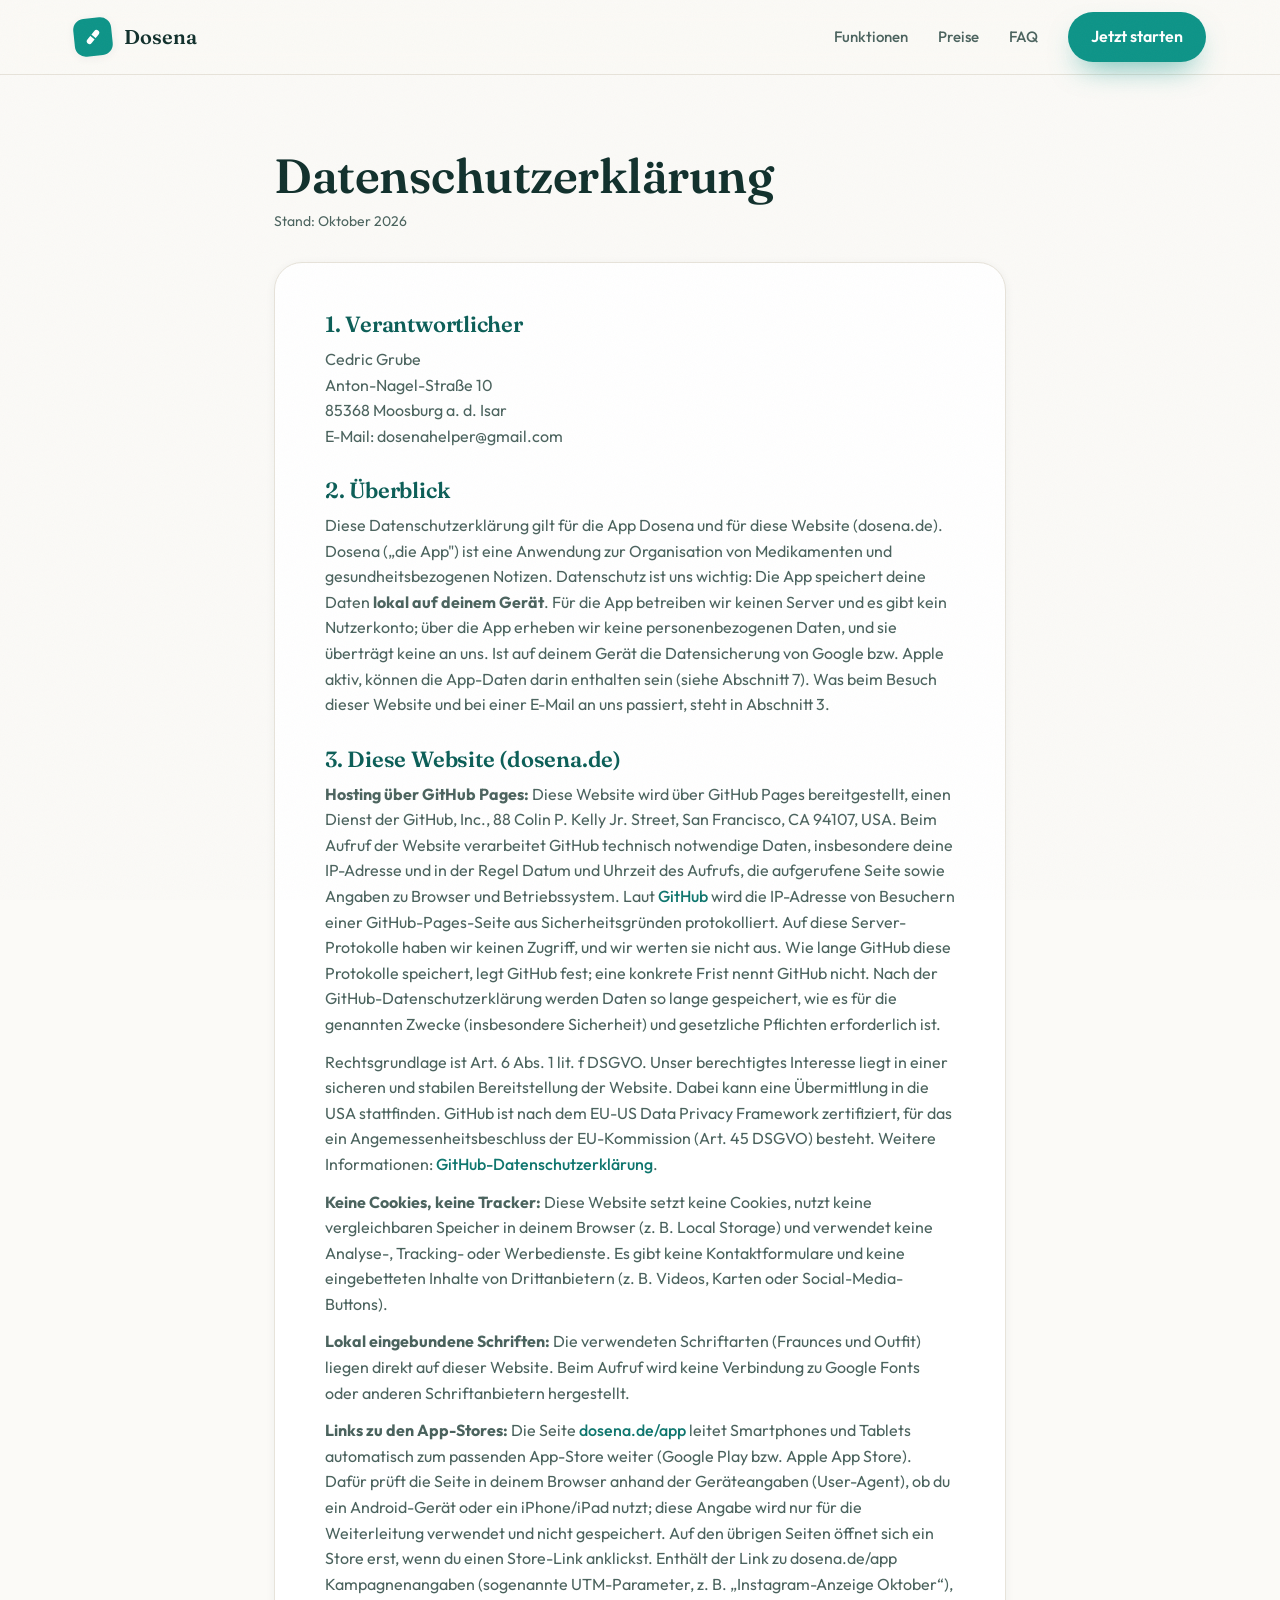
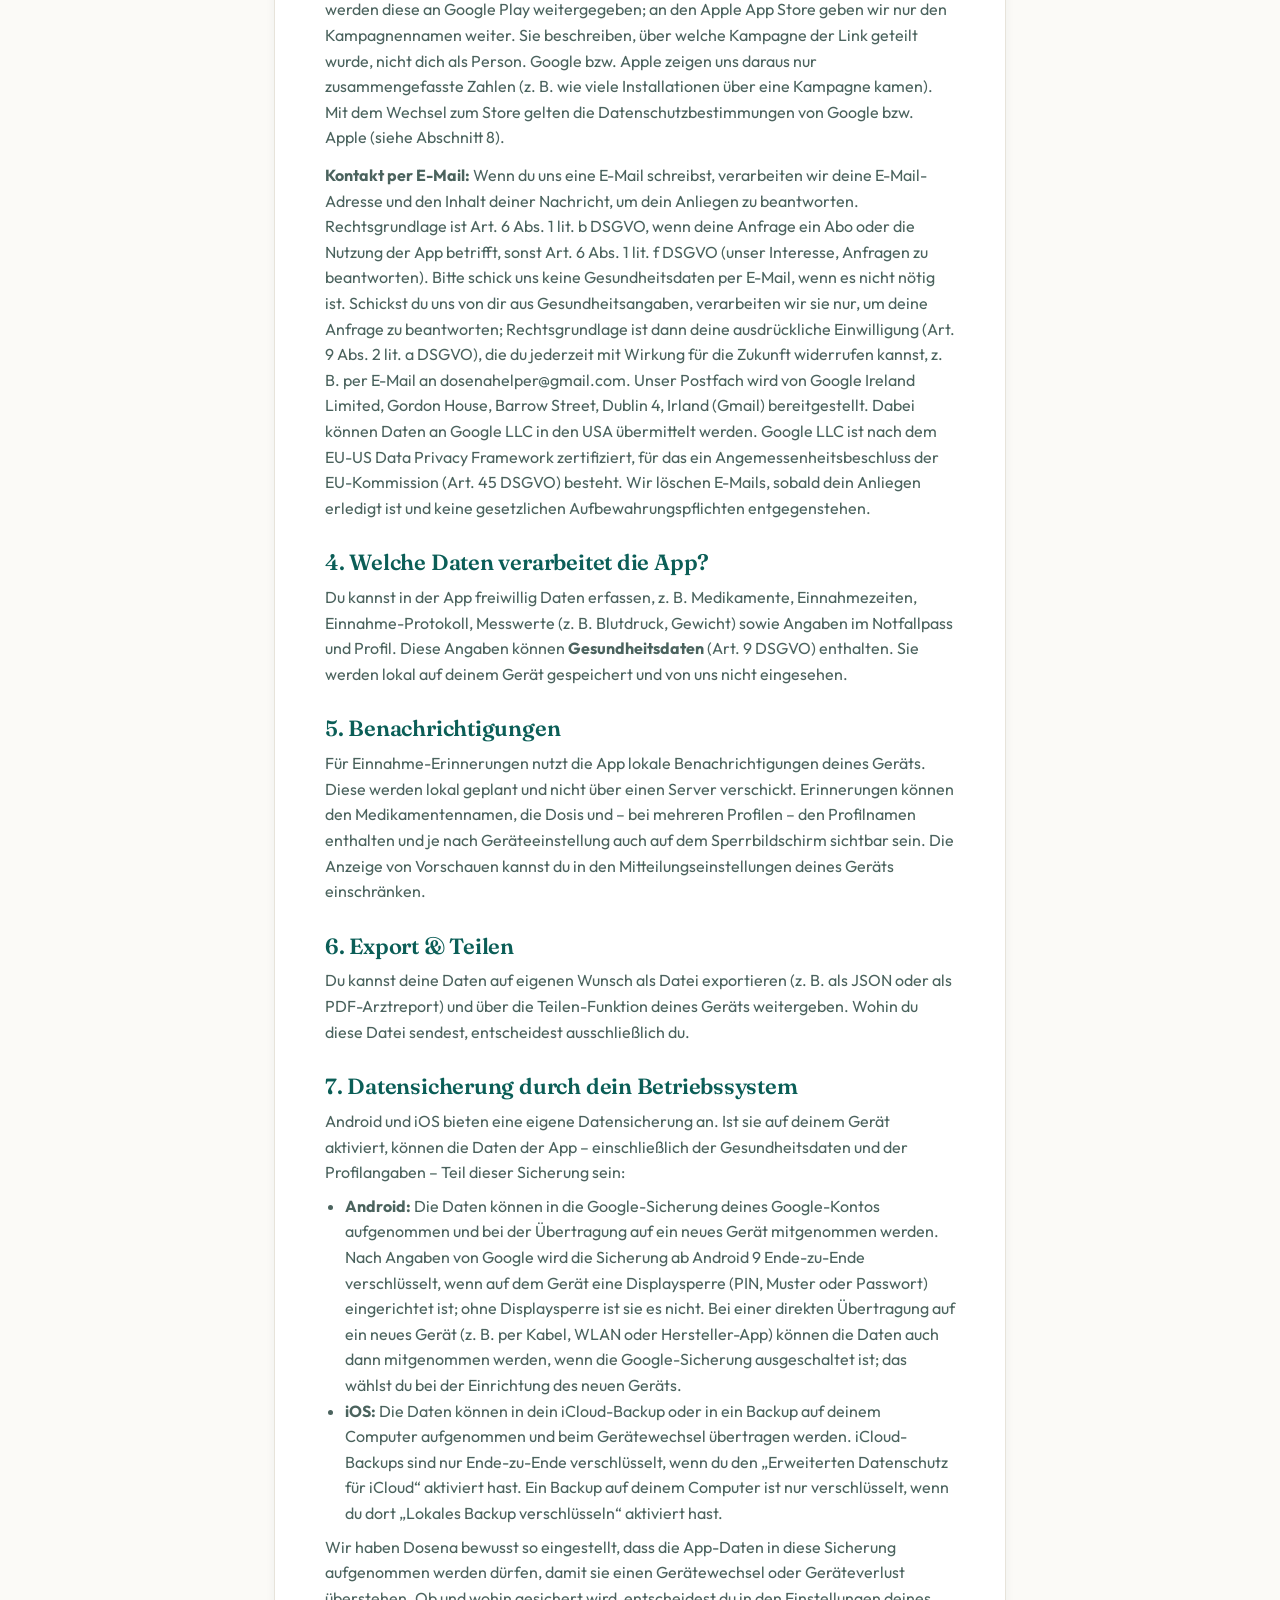
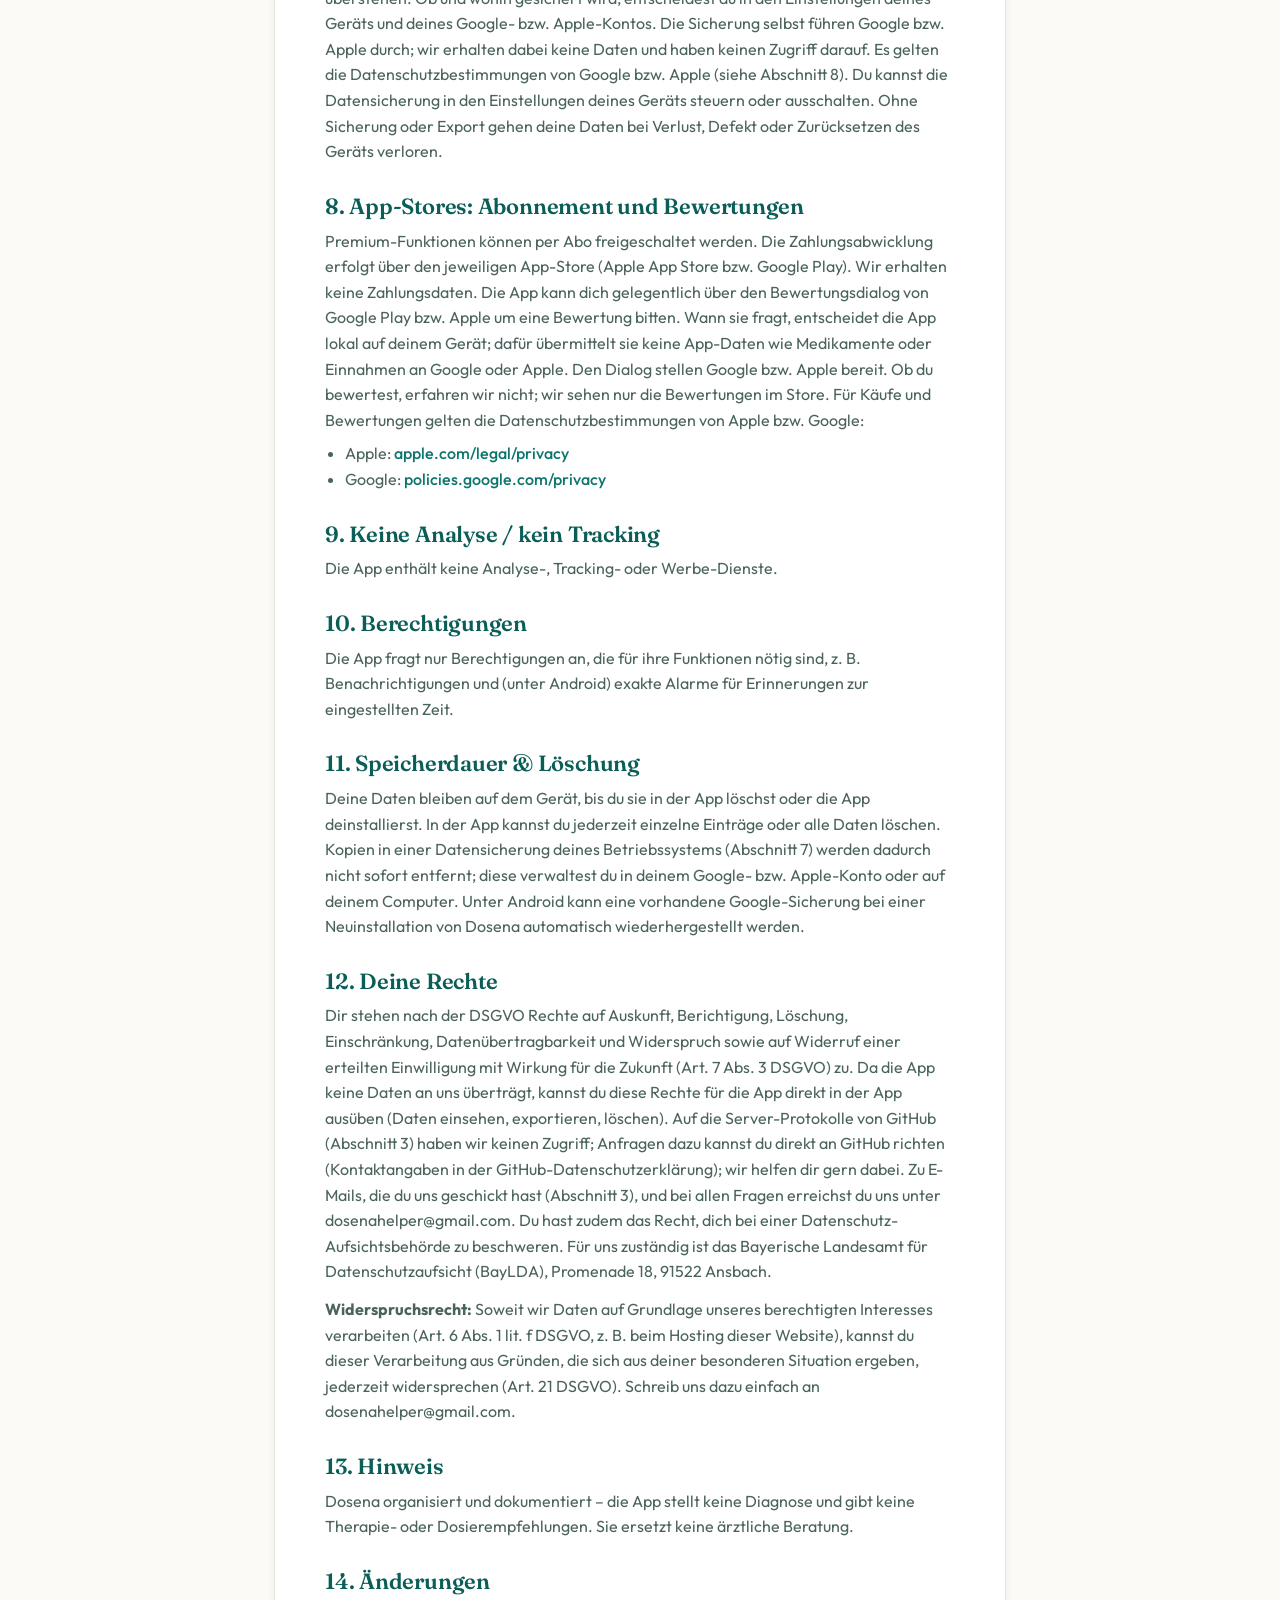
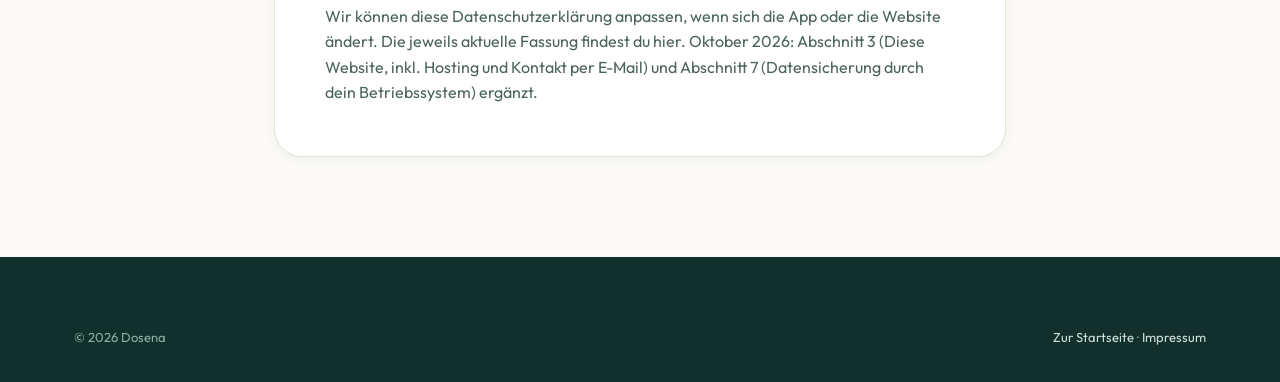
==== datenschutz.html @ 8a7c2219 "Datenschutz: Bewertungsdialog von Google Play/Apple in Abschnitt 8 Co-Authored-By: Claude Opus 5.5 <" ====
<!DOCTYPE html>
<html lang="de">
<head>
<meta charset="UTF-8">
<meta name="viewport" content="width=device-width, initial-scale=1.0">
<title>Datenschutzerklärung – Dosena</title>
<meta name="description" content="Datenschutzerklärung der App Dosena und der Website dosena.de.">
<link rel="stylesheet" href="styles.css">
</head>
<body>

<nav class="nav scrolled" id="nav">
  <div class="wrap">
    <a class="brand" href="index.html">
      <span class="mark"><svg viewBox="0 0 24 24" fill="none"><rect x="3" y="9" width="18" height="6" rx="3" transform="rotate(-45 12 12)" fill="#fff"/><rect x="11" y="4" width="2" height="16" transform="rotate(-45 12 12)" fill="#0D9488"/></svg></span>
      Dosena
    </a>
    <div class="nav-links" id="navLinks">
      <a class="link" href="index.html#features">Funktionen</a>
      <a class="link" href="index.html#preise">Preise</a>
      <a class="link" href="index.html#faq">FAQ</a>
      <a class="btn btn-primary" href="index.html#download" style="padding:11px 22px;">Jetzt starten</a>
    </div>
    <button class="nav-toggle" id="navToggle" aria-label="Menü"><span></span><span></span><span></span></button>
  </div>
</nav>

<main class="legal">
  <div class="wrap">
    <h1>Datenschutzerklärung</h1>
    <p class="updated">Stand: Oktober 2026</p>
    <div class="legal-card">
      <h2>1. Verantwortlicher</h2>
      <p>Cedric Grube<br>Anton-Nagel-Straße 10<br>85368 Moosburg a. d. Isar<br>E-Mail: dosenahelper@gmail.com</p>

      <h2>2. Überblick</h2>
      <p>Diese Datenschutzerklärung gilt für die App Dosena und für diese Website (dosena.de). Dosena („die App") ist eine Anwendung zur Organisation von Medikamenten und gesundheitsbezogenen Notizen. Datenschutz ist uns wichtig: Die App speichert deine Daten <strong>lokal auf deinem Gerät</strong>. Für die App betreiben wir keinen Server und es gibt kein Nutzerkonto; über die App erheben wir keine personenbezogenen Daten, und sie überträgt keine an uns. Ist auf deinem Gerät die Datensicherung von Google bzw. Apple aktiv, können die App-Daten darin enthalten sein (siehe Abschnitt 7). Was beim Besuch dieser Website und bei einer E-Mail an uns passiert, steht in Abschnitt 3.</p>

      <h2>3. Diese Website (dosena.de)</h2>
      <p><strong>Hosting über GitHub Pages:</strong> Diese Website wird über GitHub Pages bereitgestellt, einen Dienst der GitHub, Inc., 88 Colin P. Kelly Jr. Street, San Francisco, CA 94107, USA. Beim Aufruf der Website verarbeitet GitHub technisch notwendige Daten, insbesondere deine IP-Adresse und in der Regel Datum und Uhrzeit des Aufrufs, die aufgerufene Seite sowie Angaben zu Browser und Betriebssystem. Laut <a href="https://docs.github.com/de/pages/getting-started-with-github-pages/what-is-github-pages">GitHub</a> wird die IP-Adresse von Besuchern einer GitHub-Pages-Seite aus Sicherheitsgründen protokolliert. Auf diese Server-Protokolle haben wir keinen Zugriff, und wir werten sie nicht aus. Wie lange GitHub diese Protokolle speichert, legt GitHub fest; eine konkrete Frist nennt GitHub nicht. Nach der GitHub-Datenschutzerklärung werden Daten so lange gespeichert, wie es für die genannten Zwecke (insbesondere Sicherheit) und gesetzliche Pflichten erforderlich ist.</p>
      <p>Rechtsgrundlage ist Art. 6 Abs. 1 lit. f DSGVO. Unser berechtigtes Interesse liegt in einer sicheren und stabilen Bereitstellung der Website. Dabei kann eine Übermittlung in die USA stattfinden. GitHub ist nach dem EU-US Data Privacy Framework zertifiziert, für das ein Angemessenheitsbeschluss der EU-Kommission (Art. 45 DSGVO) besteht. Weitere Informationen: <a href="https://docs.github.com/de/site-policy/privacy-policies/github-general-privacy-statement">GitHub-Datenschutzerklärung</a>.</p>
      <p><strong>Keine Cookies, keine Tracker:</strong> Diese Website setzt keine Cookies, nutzt keine vergleichbaren Speicher in deinem Browser (z. B. Local Storage) und verwendet keine Analyse-, Tracking- oder Werbedienste. Es gibt keine Kontaktformulare und keine eingebetteten Inhalte von Drittanbietern (z. B. Videos, Karten oder Social-Media-Buttons).</p>
      <p><strong>Lokal eingebundene Schriften:</strong> Die verwendeten Schriftarten (Fraunces und Outfit) liegen direkt auf dieser Website. Beim Aufruf wird keine Verbindung zu Google Fonts oder anderen Schriftanbietern hergestellt.</p>
      <p><strong>Links zu den App-Stores:</strong> Die Seite <a href="app/">dosena.de/app</a> leitet Smartphones und Tablets automatisch zum passenden App-Store weiter (Google Play bzw. Apple App Store). Dafür prüft die Seite in deinem Browser anhand der Geräteangaben (User-Agent), ob du ein Android-Gerät oder ein iPhone/iPad nutzt; diese Angabe wird nur für die Weiterleitung verwendet und nicht gespeichert. Auf den übrigen Seiten öffnet sich ein Store erst, wenn du einen Store-Link anklickst. Enthält der Link zu dosena.de/app Kampagnenangaben (sogenannte UTM-Parameter, z. B. „Instagram-Anzeige Oktober“), werden diese an Google Play weitergegeben; an den Apple App Store geben wir nur den Kampagnennamen weiter. Sie beschreiben, über welche Kampagne der Link geteilt wurde, nicht dich als Person. Google bzw. Apple zeigen uns daraus nur zusammengefasste Zahlen (z. B. wie viele Installationen über eine Kampagne kamen). Mit dem Wechsel zum Store gelten die Datenschutzbestimmungen von Google bzw. Apple (siehe Abschnitt 8).</p>
      <p><strong>Kontakt per E-Mail:</strong> Wenn du uns eine E-Mail schreibst, verarbeiten wir deine E-Mail-Adresse und den Inhalt deiner Nachricht, um dein Anliegen zu beantworten. Rechtsgrundlage ist Art. 6 Abs. 1 lit. b DSGVO, wenn deine Anfrage ein Abo oder die Nutzung der App betrifft, sonst Art. 6 Abs. 1 lit. f DSGVO (unser Interesse, Anfragen zu beantworten). Bitte schick uns keine Gesundheitsdaten per E-Mail, wenn es nicht nötig ist. Schickst du uns von dir aus Gesundheitsangaben, verarbeiten wir sie nur, um deine Anfrage zu beantworten; Rechtsgrundlage ist dann deine ausdrückliche Einwilligung (Art. 9 Abs. 2 lit. a DSGVO), die du jederzeit mit Wirkung für die Zukunft widerrufen kannst, z. B. per E-Mail an dosenahelper@gmail.com. Unser Postfach wird von Google Ireland Limited, Gordon House, Barrow Street, Dublin 4, Irland (Gmail) bereitgestellt. Dabei können Daten an Google LLC in den USA übermittelt werden. Google LLC ist nach dem EU-US Data Privacy Framework zertifiziert, für das ein Angemessenheitsbeschluss der EU-Kommission (Art. 45 DSGVO) besteht. Wir löschen E-Mails, sobald dein Anliegen erledigt ist und keine gesetzlichen Aufbewahrungspflichten entgegenstehen.</p>

      <h2>4. Welche Daten verarbeitet die App?</h2>
      <p>Du kannst in der App freiwillig Daten erfassen, z. B. Medikamente, Einnahmezeiten, Einnahme-Protokoll, Messwerte (z. B. Blutdruck, Gewicht) sowie Angaben im Notfallpass und Profil. Diese Angaben können <strong>Gesundheitsdaten</strong> (Art. 9 DSGVO) enthalten. Sie werden lokal auf deinem Gerät gespeichert und von uns nicht eingesehen.</p>

      <h2>5. Benachrichtigungen</h2>
      <p>Für Einnahme-Erinnerungen nutzt die App lokale Benachrichtigungen deines Geräts. Diese werden lokal geplant und nicht über einen Server verschickt. Erinnerungen können den Medikamentennamen, die Dosis und – bei mehreren Profilen – den Profilnamen enthalten und je nach Geräteeinstellung auch auf dem Sperrbildschirm sichtbar sein. Die Anzeige von Vorschauen kannst du in den Mitteilungseinstellungen deines Geräts einschränken.</p>

      <h2>6. Export &amp; Teilen</h2>
      <p>Du kannst deine Daten auf eigenen Wunsch als Datei exportieren (z. B. als JSON oder als PDF-Arztreport) und über die Teilen-Funktion deines Geräts weitergeben. Wohin du diese Datei sendest, entscheidest ausschließlich du.</p>

      <h2>7. Datensicherung durch dein Betriebssystem</h2>
      <p>Android und iOS bieten eine eigene Datensicherung an. Ist sie auf deinem Gerät aktiviert, können die Daten der App – einschließlich der Gesundheitsdaten und der Profilangaben – Teil dieser Sicherung sein:</p>
      <ul>
        <li><strong>Android:</strong> Die Daten können in die Google-Sicherung deines Google-Kontos aufgenommen und bei der Übertragung auf ein neues Gerät mitgenommen werden. Nach Angaben von Google wird die Sicherung ab Android 9 Ende-zu-Ende verschlüsselt, wenn auf dem Gerät eine Displaysperre (PIN, Muster oder Passwort) eingerichtet ist; ohne Displaysperre ist sie es nicht. Bei einer direkten Übertragung auf ein neues Gerät (z. B. per Kabel, WLAN oder Hersteller-App) können die Daten auch dann mitgenommen werden, wenn die Google-Sicherung ausgeschaltet ist; das wählst du bei der Einrichtung des neuen Geräts.</li>
        <li><strong>iOS:</strong> Die Daten können in dein iCloud-Backup oder in ein Backup auf deinem Computer aufgenommen und beim Gerätewechsel übertragen werden. iCloud-Backups sind nur Ende-zu-Ende verschlüsselt, wenn du den „Erweiterten Datenschutz für iCloud“ aktiviert hast. Ein Backup auf deinem Computer ist nur verschlüsselt, wenn du dort „Lokales Backup verschlüsseln“ aktiviert hast.</li>
      </ul>
      <p>Wir haben Dosena bewusst so eingestellt, dass die App-Daten in diese Sicherung aufgenommen werden dürfen, damit sie einen Gerätewechsel oder Geräteverlust überstehen. Ob und wohin gesichert wird, entscheidest du in den Einstellungen deines Geräts und deines Google- bzw. Apple-Kontos. Die Sicherung selbst führen Google bzw. Apple durch; wir erhalten dabei keine Daten und haben keinen Zugriff darauf. Es gelten die Datenschutzbestimmungen von Google bzw. Apple (siehe Abschnitt 8). Du kannst die Datensicherung in den Einstellungen deines Geräts steuern oder ausschalten. Ohne Sicherung oder Export gehen deine Daten bei Verlust, Defekt oder Zurücksetzen des Geräts verloren.</p>

      <h2>8. App-Stores: Abonnement und Bewertungen</h2>
      <p>Premium-Funktionen können per Abo freigeschaltet werden. Die Zahlungsabwicklung erfolgt über den jeweiligen App-Store (Apple App Store bzw. Google Play). Wir erhalten keine Zahlungsdaten. Die App kann dich gelegentlich über den Bewertungsdialog von Google Play bzw. Apple um eine Bewertung bitten. Wann sie fragt, entscheidet die App lokal auf deinem Gerät; dafür übermittelt sie keine App-Daten wie Medikamente oder Einnahmen an Google oder Apple. Den Dialog stellen Google bzw. Apple bereit. Ob du bewertest, erfahren wir nicht; wir sehen nur die Bewertungen im Store. Für Käufe und Bewertungen gelten die Datenschutzbestimmungen von Apple bzw. Google:</p>
      <ul>
        <li>Apple: <a href="https://www.apple.com/legal/privacy/">apple.com/legal/privacy</a></li>
        <li>Google: <a href="https://policies.google.com/privacy">policies.google.com/privacy</a></li>
      </ul>

      <h2>9. Keine Analyse / kein Tracking</h2>
      <p>Die App enthält keine Analyse-, Tracking- oder Werbe-Dienste.</p>

      <h2>10. Berechtigungen</h2>
      <p>Die App fragt nur Berechtigungen an, die für ihre Funktionen nötig sind, z. B. Benachrichtigungen und (unter Android) exakte Alarme für Erinnerungen zur eingestellten Zeit.</p>

      <h2>11. Speicherdauer &amp; Löschung</h2>
      <p>Deine Daten bleiben auf dem Gerät, bis du sie in der App löschst oder die App deinstallierst. In der App kannst du jederzeit einzelne Einträge oder alle Daten löschen. Kopien in einer Datensicherung deines Betriebssystems (Abschnitt 7) werden dadurch nicht sofort entfernt; diese verwaltest du in deinem Google- bzw. Apple-Konto oder auf deinem Computer. Unter Android kann eine vorhandene Google-Sicherung bei einer Neuinstallation von Dosena automatisch wiederhergestellt werden.</p>

      <h2>12. Deine Rechte</h2>
      <p>Dir stehen nach der DSGVO Rechte auf Auskunft, Berichtigung, Löschung, Einschränkung, Datenübertragbarkeit und Widerspruch sowie auf Widerruf einer erteilten Einwilligung mit Wirkung für die Zukunft (Art. 7 Abs. 3 DSGVO) zu. Da die App keine Daten an uns überträgt, kannst du diese Rechte für die App direkt in der App ausüben (Daten einsehen, exportieren, löschen). Auf die Server-Protokolle von GitHub (Abschnitt 3) haben wir keinen Zugriff; Anfragen dazu kannst du direkt an GitHub richten (Kontaktangaben in der GitHub-Datenschutzerklärung); wir helfen dir gern dabei. Zu E-Mails, die du uns geschickt hast (Abschnitt 3), und bei allen Fragen erreichst du uns unter dosenahelper@gmail.com. Du hast zudem das Recht, dich bei einer Datenschutz-Aufsichtsbehörde zu beschweren. Für uns zuständig ist das Bayerische Landesamt für Datenschutzaufsicht (BayLDA), Promenade 18, 91522 Ansbach.</p>
      <p><strong>Widerspruchsrecht:</strong> Soweit wir Daten auf Grundlage unseres berechtigten Interesses verarbeiten (Art. 6 Abs. 1 lit. f DSGVO, z. B. beim Hosting dieser Website), kannst du dieser Verarbeitung aus Gründen, die sich aus deiner besonderen Situation ergeben, jederzeit widersprechen (Art. 21 DSGVO). Schreib uns dazu einfach an dosenahelper@gmail.com.</p>

      <h2>13. Hinweis</h2>
      <p>Dosena organisiert und dokumentiert – die App stellt keine Diagnose und gibt keine Therapie- oder Dosierempfehlungen. Sie ersetzt keine ärztliche Beratung.</p>

      <h2>14. Änderungen</h2>
      <p>Wir können diese Datenschutzerklärung anpassen, wenn sich die App oder die Website ändert. Die jeweils aktuelle Fassung findest du hier. Oktober 2026: Abschnitt 3 (Diese Website, inkl. Hosting und Kontakt per E-Mail) und Abschnitt 7 (Datensicherung durch dein Betriebssystem) ergänzt.</p>
    </div>
  </div>
</main>

<footer class="footer">
  <div class="wrap">
    <div class="footer-bottom" style="border:0;padding-top:0;">
      <span>© <span id="year">2026</span> Dosena</span>
      <span><a href="index.html" style="color:#cfe0db;">Zur Startseite</a> · <a href="impressum.html" style="color:#cfe0db;">Impressum</a></span>
    </div>
  </div>
</footer>

<script>
  document.getElementById('year').textContent = new Date().getFullYear();
  const t=document.getElementById('navToggle'),l=document.getElementById('navLinks');
  t&&t.addEventListener('click',()=>l.classList.toggle('open'));
</script>
</body>
</html>
---- styles.css ----
/* ============================================================
   Dosena – Website Design System
   Aesthetik: ruhige klinische Eleganz · warmes Papier · Teal
   ============================================================ */

/* Schriften lokal eingebunden (keine Verbindung zu Google Fonts).
   Variable WOFF2 von Google Fonts, Lizenz: SIL OFL 1.1, siehe fonts/OFL-*.txt.
   Fraunces: Achsen opsz 9–144, wght 400–700 · Outfit: wght 300–700 */
@font-face {
  font-family: "Fraunces";
  font-style: normal;
  font-weight: 400 700;
  font-display: swap;
  src: url("fonts/fraunces-latin-ext.woff2") format("woff2");
  unicode-range: U+0100-02BA, U+02BD-02C5, U+02C7-02CC, U+02CE-02D7, U+02DD-02FF, U+0304, U+0308, U+0329, U+1D00-1DBF, U+1E00-1E9F, U+1EF2-1EFF, U+2020, U+20A0-20AB, U+20AD-20C0, U+2113, U+2C60-2C7F, U+A720-A7FF;
}
@font-face {
  font-family: "Fraunces";
  font-style: normal;
  font-weight: 400 700;
  font-display: swap;
  src: url("fonts/fraunces-latin.woff2") format("woff2");
  unicode-range: U+0000-00FF, U+0131, U+0152-0153, U+02BB-02BC, U+02C6, U+02DA, U+02DC, U+0304, U+0308, U+0329, U+2000-206F, U+20AC, U+2122, U+2191, U+2193, U+2212, U+2215, U+FEFF, U+FFFD;
}
@font-face {
  font-family: "Outfit";
  font-style: normal;
  font-weight: 300 700;
  font-display: swap;
  src: url("fonts/outfit-latin-ext.woff2") format("woff2");
  unicode-range: U+0100-02BA, U+02BD-02C5, U+02C7-02CC, U+02CE-02D7, U+02DD-02FF, U+0304, U+0308, U+0329, U+1D00-1DBF, U+1E00-1E9F, U+1EF2-1EFF, U+2020, U+20A0-20AB, U+20AD-20C0, U+2113, U+2C60-2C7F, U+A720-A7FF;
}
@font-face {
  font-family: "Outfit";
  font-style: normal;
  font-weight: 300 700;
  font-display: swap;
  src: url("fonts/outfit-latin.woff2") format("woff2");
  unicode-range: U+0000-00FF, U+0131, U+0152-0153, U+02BB-02BC, U+02C6, U+02DA, U+02DC, U+0304, U+0308, U+0329, U+2000-206F, U+20AC, U+2122, U+2191, U+2193, U+2212, U+2215, U+FEFF, U+FFFD;
}

:root {
  --ink: #11302C;
  --ink-soft: #4B635E;
  --teal: #0D9488;
  --teal-700: #0F766E;
  --teal-deep: #0B5E57;
  --teal-900: #07403B;
  --mint: #E6F4F1;
  --mint-2: #EFF7F4;
  --sand: #F3ECE1;
  --paper: #FBFAF7;
  --surface: #FFFFFF;
  --line: #E7E3DA;
  --amber: #E2A03F;

  --font-display: "Fraunces", Georgia, serif;
  --font-body: "Outfit", -apple-system, sans-serif;

  --radius-s: 12px;
  --radius: 20px;
  --radius-l: 28px;
  --shadow-s: 0 2px 10px rgba(17,48,44,.06);
  --shadow: 0 18px 50px -20px rgba(11,94,87,.28);
  --shadow-lg: 0 40px 90px -30px rgba(11,94,87,.40);
  --maxw: 1180px;
}

* { box-sizing: border-box; margin: 0; padding: 0; }

html { scroll-behavior: smooth; -webkit-text-size-adjust: 100%; }

body {
  font-family: var(--font-body);
  color: var(--ink);
  background: var(--paper);
  line-height: 1.6;
  overflow-x: hidden;
  position: relative;
}

/* Grain-Overlay für Atmosphäre */
body::after {
  content: "";
  position: fixed;
  inset: 0;
  pointer-events: none;
  z-index: 9999;
  opacity: .035;
  background-image: url("data:image/svg+xml,%3Csvg xmlns='http://www.w3.org/2000/svg' width='120' height='120'%3E%3Cfilter id='n'%3E%3CfeTurbulence type='fractalNoise' baseFrequency='.9' numOctaves='2'/%3E%3C/filter%3E%3Crect width='100%25' height='100%25' filter='url(%23n)'/%3E%3C/svg%3E");
}

img { max-width: 100%; display: block; }
a { color: inherit; text-decoration: none; }

.wrap { width: 100%; max-width: var(--maxw); margin: 0 auto; padding: 0 24px; }

/* ---------- Typografie ---------- */
h1, h2, h3 { font-family: var(--font-display); font-weight: 600; line-height: 1.08; letter-spacing: -.01em; }
.eyebrow {
  font-size: 13px; font-weight: 600; letter-spacing: .18em; text-transform: uppercase;
  color: var(--teal-700); display: inline-flex; align-items: center; gap: 8px;
}
.eyebrow::before { content: ""; width: 26px; height: 1.5px; background: var(--teal); display: inline-block; }
.lead { font-size: clamp(17px, 2vw, 20px); color: var(--ink-soft); }

/* ---------- Buttons ---------- */
.btn {
  display: inline-flex; align-items: center; gap: 10px; justify-content: center;
  font-family: var(--font-body); font-weight: 600; font-size: 16px;
  padding: 15px 26px; border-radius: 100px; border: 1.5px solid transparent;
  cursor: pointer; transition: transform .25s cubic-bezier(.2,.8,.2,1), box-shadow .25s, background .2s; white-space: nowrap;
}
.btn-primary { background: var(--teal); color: #fff; box-shadow: 0 14px 30px -12px rgba(13,148,136,.7); }
.btn-primary:hover { transform: translateY(-3px); box-shadow: 0 22px 40px -14px rgba(13,148,136,.8); }
.btn-ghost { background: transparent; color: var(--ink); border-color: var(--line); }
.btn-ghost:hover { border-color: var(--teal); color: var(--teal-700); transform: translateY(-3px); }

/* ---------- Navigation ---------- */
.nav {
  position: fixed; top: 0; left: 0; right: 0; z-index: 100;
  transition: background .3s, box-shadow .3s, padding .3s;
  padding: 18px 0;
}
.nav.scrolled {
  background: rgba(251,250,247,.78); backdrop-filter: blur(16px) saturate(140%);
  box-shadow: 0 1px 0 var(--line); padding: 12px 0;
}
.nav .wrap { display: flex; align-items: center; justify-content: space-between; }
.brand { display: flex; align-items: center; gap: 12px; font-family: var(--font-display); font-weight: 600; font-size: 20px; }
.brand .mark {
  width: 38px; height: 38px; border-radius: 11px; background: var(--teal);
  display: grid; place-items: center; box-shadow: var(--shadow-s); transform: rotate(-6deg);
}
.brand .mark svg { width: 22px; height: 22px; }
.nav-links { display: flex; align-items: center; gap: 30px; }
.nav-links a.link { font-weight: 500; color: var(--ink-soft); font-size: 15px; transition: color .2s; position: relative; }
.nav-links a.link:hover { color: var(--ink); }
.nav-links a.link::after {
  content: ""; position: absolute; left: 0; bottom: -6px; height: 2px; width: 0; background: var(--teal); transition: width .25s;
}
.nav-links a.link:hover::after { width: 100%; }
.nav-toggle { display: none; background: none; border: 0; cursor: pointer; padding: 8px; }
.nav-toggle span { display: block; width: 24px; height: 2px; background: var(--ink); margin: 5px 0; transition: .3s; }

/* ---------- Hero ---------- */
.hero { position: relative; padding: 170px 0 90px; overflow: hidden; }
.hero::before {
  content: ""; position: absolute; inset: 0; z-index: -2;
  background:
    radial-gradient(50% 45% at 78% 18%, rgba(13,148,136,.16), transparent 70%),
    radial-gradient(45% 40% at 12% 30%, rgba(226,160,63,.10), transparent 70%),
    radial-gradient(60% 50% at 50% 100%, rgba(13,148,136,.10), transparent 70%);
}
.hero::after { /* feines Punktraster */
  content: ""; position: absolute; inset: 0; z-index: -2; opacity: .5;
  background-image: radial-gradient(rgba(17,48,44,.06) 1px, transparent 1px);
  background-size: 28px 28px; mask-image: linear-gradient(to bottom, #000 0%, transparent 75%);
}
.hero-grid { display: grid; grid-template-columns: 1.05fr .95fr; gap: 50px; align-items: center; }
.hero h1 { font-size: clamp(40px, 6vw, 70px); margin: 22px 0 20px; }
.hero h1 .accent { font-style: italic; color: var(--teal-700); position: relative; }
.hero h1 .accent::after {
  content: ""; position: absolute; left: 0; right: 0; bottom: 6px; height: 12px; z-index: -1;
  background: linear-gradient(90deg, rgba(13,148,136,.22), rgba(226,160,63,.22));
  border-radius: 8px;
}
.hero p.lead { max-width: 500px; }
.hero-cta { display: flex; gap: 14px; margin: 32px 0 22px; flex-wrap: wrap; }
.hero-trust { display: flex; gap: 22px; flex-wrap: wrap; color: var(--ink-soft); font-size: 14px; }
.hero-trust span { display: inline-flex; align-items: center; gap: 7px; }
.hero-trust svg { width: 16px; height: 16px; color: var(--teal); }

/* ---------- Phone Mockup ---------- */
.phone-stage { position: relative; display: grid; place-items: center; }
.phone {
  position: relative; width: 290px; height: 600px; border-radius: 44px;
  background: #0c1f1c; padding: 11px; box-shadow: var(--shadow-lg);
  animation: floaty 7s ease-in-out infinite;
}
.phone::before { /* Notch */
  content: ""; position: absolute; top: 18px; left: 50%; transform: translateX(-50%);
  width: 110px; height: 26px; background: #0c1f1c; border-radius: 0 0 16px 16px; z-index: 3;
}
.screen {
  width: 100%; height: 100%; border-radius: 34px; background: var(--paper);
  overflow: hidden; position: relative; padding: 40px 16px 16px;
}
.screen .s-top { display: flex; justify-content: space-between; align-items: flex-start; margin-bottom: 14px; }
.screen .s-greet { font-family: var(--font-display); font-size: 19px; font-weight: 600; }
.screen .s-date { font-size: 11px; color: var(--ink-soft); }
.screen .s-ava { width: 34px; height: 34px; border-radius: 50%; background: var(--mint); display: grid; place-items: center; color: var(--teal-700); }
.screen .s-ava svg { width: 18px; height: 18px; }
.s-hero {
  background: linear-gradient(135deg, var(--teal), var(--teal-deep)); color: #fff;
  border-radius: 18px; padding: 16px; margin-bottom: 14px; box-shadow: var(--shadow);
}
.s-hero .k { font-size: 10px; letter-spacing: .15em; opacity: .85; }
.s-hero .v { font-family: var(--font-display); font-size: 18px; margin: 4px 0 12px; }
.s-bar { height: 8px; border-radius: 6px; background: rgba(255,255,255,.28); overflow: hidden; }
.s-bar i { display: block; height: 100%; width: 0; background: #fff; border-radius: 6px; animation: fill 2.4s 1s forwards cubic-bezier(.2,.8,.2,1); }
.s-tiles { display: grid; grid-template-columns: 1fr 1fr; gap: 10px; }
.s-tile { background: var(--surface); border: 1px solid var(--line); border-radius: 16px; padding: 12px; }
.s-tile .ic { width: 30px; height: 30px; border-radius: 9px; background: var(--mint); display: grid; place-items: center; color: var(--teal-700); margin-bottom: 8px; }
.s-tile .ic svg { width: 17px; height: 17px; }
.s-tile .t { font-weight: 600; font-size: 13px; }
.s-tile .d { font-size: 10px; color: var(--ink-soft); }

/* Floating chips */
.chip {
  position: absolute; background: var(--surface); border: 1px solid var(--line);
  border-radius: 14px; padding: 10px 14px; box-shadow: var(--shadow);
  display: flex; align-items: center; gap: 10px; font-size: 13px; font-weight: 500;
}
.chip .dot { width: 30px; height: 30px; border-radius: 9px; display: grid; place-items: center; }
.chip .dot svg { width: 16px; height: 16px; }
.chip-1 { top: 60px; left: -28px; animation: floaty 6s ease-in-out infinite; }
.chip-2 { bottom: 120px; right: -34px; animation: floaty 6.5s .8s ease-in-out infinite; }
.chip-3 { bottom: 24px; left: -20px; animation: floaty 7s .4s ease-in-out infinite; }

@keyframes floaty { 0%,100% { transform: translateY(0); } 50% { transform: translateY(-14px); } }
@keyframes fill { to { width: 65%; } }

/* ---------- Trust marquee ---------- */
.trust { border-top: 1px solid var(--line); border-bottom: 1px solid var(--line); background: var(--mint-2); }
.trust .wrap { display: flex; flex-wrap: wrap; gap: 18px 44px; justify-content: center; padding: 26px 24px; }
.trust b { display: inline-flex; align-items: center; gap: 10px; font-weight: 600; color: var(--teal-deep); font-size: 15px; }
.trust b svg { width: 20px; height: 20px; color: var(--teal); }

/* ---------- Sections ---------- */
.section { padding: 96px 0; }
.section-head { max-width: 640px; margin-bottom: 54px; }
.section-head.center { margin-inline: auto; text-align: center; }
.section-head h2 { font-size: clamp(30px, 4vw, 46px); margin: 16px 0 14px; }

/* Stats */
.stats { display: grid; grid-template-columns: repeat(4, 1fr); gap: 24px; }
.stat { text-align: center; padding: 28px 16px; border-radius: var(--radius); background: var(--surface); border: 1px solid var(--line); box-shadow: var(--shadow-s); }
.stat .num { font-family: var(--font-display); font-size: clamp(34px, 5vw, 50px); color: var(--teal-700); line-height: 1; }
.stat .lbl { font-size: 14px; color: var(--ink-soft); margin-top: 8px; }

/* Feature grid */
.features { display: grid; grid-template-columns: repeat(3, 1fr); gap: 22px; }
.feature {
  background: var(--surface); border: 1px solid var(--line); border-radius: var(--radius-l);
  padding: 30px; transition: transform .3s, box-shadow .3s, border-color .3s; position: relative; overflow: hidden;
}
.feature::before {
  content: ""; position: absolute; top: 0; left: 0; right: 0; height: 3px;
  background: linear-gradient(90deg, var(--teal), var(--amber)); transform: scaleX(0); transform-origin: left; transition: transform .35s;
}
.feature:hover { transform: translateY(-6px); box-shadow: var(--shadow); border-color: transparent; }
.feature:hover::before { transform: scaleX(1); }
.feature .ficon { width: 54px; height: 54px; border-radius: 16px; background: var(--mint); display: grid; place-items: center; color: var(--teal-700); margin-bottom: 18px; }
.feature .ficon svg { width: 26px; height: 26px; }
.feature h3 { font-size: 21px; margin-bottom: 8px; }
.feature p { color: var(--ink-soft); font-size: 15px; }
.feature .premium { position: absolute; top: 22px; right: 22px; font-size: 11px; font-weight: 600; color: var(--amber); background: rgba(226,160,63,.12); padding: 4px 10px; border-radius: 100px; }

/* Steps */
.steps { display: grid; grid-template-columns: repeat(3, 1fr); gap: 30px; position: relative; }
.step { text-align: center; padding: 0 10px; }
.step .circle {
  width: 64px; height: 64px; border-radius: 50%; margin: 0 auto 20px; display: grid; place-items: center;
  font-family: var(--font-display); font-size: 26px; color: #fff; background: var(--teal); box-shadow: var(--shadow);
}
.step h3 { font-size: 20px; margin-bottom: 8px; }
.step p { color: var(--ink-soft); font-size: 15px; }

/* Showcase rows */
.showcase { display: flex; flex-direction: column; gap: 90px; }
.show-row { display: grid; grid-template-columns: 1fr 1fr; gap: 60px; align-items: center; }
.show-row.rev .show-text { order: 2; }
.show-text h3 { font-size: clamp(26px, 3.4vw, 38px); margin: 14px 0 14px; }
.show-text p { color: var(--ink-soft); font-size: 16px; margin-bottom: 18px; }
.show-list { list-style: none; display: flex; flex-direction: column; gap: 12px; }
.show-list li { display: flex; gap: 12px; align-items: flex-start; font-size: 15px; }
.show-list svg { width: 22px; height: 22px; color: var(--teal); flex: none; margin-top: 1px; }
.show-visual {
  border-radius: var(--radius-l); padding: 40px; min-height: 340px; display: grid; place-items: center;
  background: linear-gradient(160deg, var(--mint), var(--sand)); border: 1px solid var(--line); position: relative; overflow: hidden;
}
.show-visual::before { content: ""; position: absolute; width: 220px; height: 220px; border-radius: 50%; background: rgba(13,148,136,.12); top: -60px; right: -60px; }

/* Mini-card visuals inside showcase */
.mini { background: var(--surface); border: 1px solid var(--line); border-radius: 18px; box-shadow: var(--shadow); width: 100%; max-width: 320px; padding: 18px; position: relative; z-index: 1; }
.mini h4 { font-family: var(--font-body); font-size: 13px; color: var(--ink-soft); font-weight: 600; margin-bottom: 12px; letter-spacing: .04em; }
.mini-row { display: flex; align-items: center; gap: 12px; padding: 10px 0; border-bottom: 1px solid var(--line); }
.mini-row:last-child { border-bottom: 0; }
.mini-row .pill { width: 12px; height: 12px; border-radius: 50%; }
.mini-row .txt { flex: 1; }
.mini-row .txt b { display: block; font-size: 14px; }
.mini-row .txt small { color: var(--ink-soft); }
.mini-row .badge { font-size: 11px; font-weight: 600; padding: 3px 9px; border-radius: 100px; }
.badge-ok { background: rgba(31,174,99,.14); color: #1a8a52; }
.badge-warn { background: rgba(226,160,63,.16); color: #b5781f; }
/* Bar chart */
.bars { display: flex; align-items: flex-end; gap: 10px; height: 130px; padding-top: 10px; }
.bars .b { flex: 1; background: linear-gradient(var(--teal), var(--teal-deep)); border-radius: 6px 6px 0 0; opacity: .9; }
/* calendar dots */
.cal { display: grid; grid-template-columns: repeat(7, 1fr); gap: 7px; }
.cal i { aspect-ratio: 1; border-radius: 50%; background: var(--line); }
.cal i.g { background: var(--teal); }
.cal i.o { background: var(--amber); }

/* Pricing */
.pricing { display: grid; grid-template-columns: 1fr 1fr; gap: 26px; max-width: 860px; margin: 0 auto; }
.price-card { background: var(--surface); border: 1px solid var(--line); border-radius: var(--radius-l); padding: 36px; position: relative; }
.price-card.pro { border-color: var(--teal); box-shadow: var(--shadow); }
.price-card.pro::after {
  content: "Beliebt"; position: absolute; top: 22px; right: 22px; background: var(--teal); color: #fff;
  font-size: 12px; font-weight: 600; padding: 5px 12px; border-radius: 100px;
}
.price-card h3 { font-size: 24px; margin-bottom: 6px; }
.price-card .sub { color: var(--ink-soft); font-size: 14px; margin-bottom: 20px; }
.price-card .amount { font-family: var(--font-display); font-size: 46px; color: var(--teal-700); line-height: 1; }
.price-card .amount span { font-family: var(--font-body); font-size: 16px; color: var(--ink-soft); }
.price-card .alt { font-size: 13px; color: var(--ink-soft); margin-top: 6px; }
.price-list { list-style: none; margin: 24px 0 28px; display: flex; flex-direction: column; gap: 12px; }
.price-list li { display: flex; gap: 10px; font-size: 15px; }
.price-list svg { width: 20px; height: 20px; color: var(--teal); flex: none; }
.price-card .btn { width: 100%; }

/* FAQ */
.faq { max-width: 760px; margin: 0 auto; display: flex; flex-direction: column; gap: 14px; }
.faq details {
  background: var(--surface); border: 1px solid var(--line); border-radius: var(--radius); padding: 4px 22px; transition: box-shadow .25s, border-color .25s;
}
.faq details[open] { box-shadow: var(--shadow-s); border-color: var(--teal); }
.faq summary {
  list-style: none; cursor: pointer; padding: 18px 0; font-weight: 600; font-size: 17px;
  display: flex; justify-content: space-between; align-items: center; gap: 16px;
}
.faq summary::-webkit-details-marker { display: none; }
.faq summary .pl { width: 22px; height: 22px; flex: none; position: relative; transition: transform .3s; }
.faq summary .pl::before, .faq summary .pl::after { content: ""; position: absolute; background: var(--teal); border-radius: 2px; }
.faq summary .pl::before { width: 16px; height: 2px; top: 10px; left: 3px; }
.faq summary .pl::after { width: 2px; height: 16px; top: 3px; left: 10px; transition: transform .3s; }
.faq details[open] summary .pl::after { transform: rotate(90deg); opacity: 0; }
.faq details p { padding: 0 0 20px; color: var(--ink-soft); }

/* CTA band */
.cta-band { position: relative; overflow: hidden; border-radius: var(--radius-l); padding: 70px 40px; text-align: center;
  background: linear-gradient(135deg, var(--teal-deep), var(--teal-900)); color: #fff; box-shadow: var(--shadow-lg); }
.cta-band::before { content: ""; position: absolute; inset: 0; opacity: .5;
  background: radial-gradient(40% 60% at 80% 10%, rgba(255,255,255,.16), transparent 70%), radial-gradient(40% 60% at 15% 90%, rgba(226,160,63,.22), transparent 70%); }
.cta-band h2 { font-size: clamp(30px, 4.5vw, 48px); margin-bottom: 14px; position: relative; }
.cta-band p { opacity: .9; max-width: 520px; margin: 0 auto 28px; position: relative; }
.cta-band .btn-primary { background: #fff; color: var(--teal-deep); }
.cta-band .btn-ghost { color: #fff; border-color: rgba(255,255,255,.5); }

/* App badges */
.store-badge { display: inline-flex; align-items: center; gap: 11px; background: var(--ink); color: #fff; padding: 11px 20px; border-radius: 14px; transition: transform .25s; }
.store-badge:hover { transform: translateY(-3px); }
.store-badge svg { width: 24px; height: 24px; }
.store-badge .sb { display: flex; flex-direction: column; line-height: 1.15; }
.store-badge .sb small { font-size: 10px; opacity: .8; }
.store-badge .sb b { font-size: 15px; font-weight: 600; }

/* Footer */
.footer { background: var(--ink); color: #cfe0db; padding: 70px 0 34px; margin-top: 40px; }
.footer-grid { display: grid; grid-template-columns: 1.6fr 1fr 1fr; gap: 40px; padding-bottom: 40px; border-bottom: 1px solid rgba(255,255,255,.1); }
.footer .brand { color: #fff; margin-bottom: 14px; }
.footer p.fdesc { max-width: 320px; font-size: 15px; color: #a9c2bc; }
.footer h4 { font-family: var(--font-body); font-size: 13px; letter-spacing: .12em; text-transform: uppercase; color: #8fada7; margin-bottom: 16px; }
.footer ul { list-style: none; display: flex; flex-direction: column; gap: 11px; }
.footer ul a { color: #cfe0db; font-size: 15px; transition: color .2s; }
.footer ul a:hover { color: #fff; }
.footer-bottom { display: flex; justify-content: space-between; flex-wrap: wrap; gap: 12px; padding-top: 24px; font-size: 13px; color: #8fada7; }
.footer-note { max-width: 620px; font-size: 12px; color: #7c9a94; margin-top: 14px; }

/* ---------- Reveal animation ---------- */
.reveal { opacity: 0; transform: translateY(26px); transition: opacity .7s cubic-bezier(.2,.8,.2,1), transform .7s cubic-bezier(.2,.8,.2,1); }
.reveal.in { opacity: 1; transform: none; }
.reveal[data-d="1"] { transition-delay: .08s; }
.reveal[data-d="2"] { transition-delay: .16s; }
.reveal[data-d="3"] { transition-delay: .24s; }
.reveal[data-d="4"] { transition-delay: .32s; }

/* ---------- Legal pages ---------- */
.legal { padding: 150px 0 60px; }
.legal .wrap { max-width: 780px; }
.legal h1 { font-size: clamp(32px, 5vw, 48px); margin-bottom: 8px; }
.legal .updated { color: var(--ink-soft); font-size: 14px; margin-bottom: 30px; }
.legal-card { background: var(--surface); border: 1px solid var(--line); border-radius: var(--radius-l); padding: clamp(26px, 5vw, 50px); box-shadow: var(--shadow-s); }
.legal-card h2 { font-size: 22px; color: var(--teal-deep); margin: 30px 0 10px; }
.legal-card h2:first-child { margin-top: 0; }
.legal-card p, .legal-card li { color: var(--ink-soft); }
.legal-card p + p { margin-top: 12px; }
.legal-card ul { margin: 8px 0 8px 20px; }
.legal-card a { color: var(--teal-700); font-weight: 500; }

/* ---------- Responsive ---------- */
@media (max-width: 920px) {
  .hero-grid, .show-row, .show-row.rev .show-text { grid-template-columns: 1fr; }
  .show-row.rev .show-text { order: 0; }
  .phone-stage { margin-top: 20px; }
  .features { grid-template-columns: 1fr 1fr; }
  .stats { grid-template-columns: 1fr 1fr; }
  .steps { grid-template-columns: 1fr; }
  .pricing { grid-template-columns: 1fr; }
  .footer-grid { grid-template-columns: 1fr; }
  .nav-links { position: fixed; inset: 0 0 0 auto; width: min(78vw, 320px); background: var(--surface);
    flex-direction: column; align-items: flex-start; justify-content: center; padding: 40px; gap: 26px;
    transform: translateX(100%); transition: transform .35s cubic-bezier(.2,.8,.2,1); box-shadow: var(--shadow-lg); }
  .nav-links.open { transform: none; }
  .nav-toggle { display: block; z-index: 101; }
}
@media (max-width: 560px) {
  .features { grid-template-columns: 1fr; }
  .stats { grid-template-columns: 1fr 1fr; }
  .hero { padding-top: 130px; }
  .chip-1, .chip-2 { display: none; }
}

@media (prefers-reduced-motion: reduce) {
  *, *::before, *::after { animation: none !important; transition: none !important; }
  .reveal { opacity: 1; transform: none; }
}
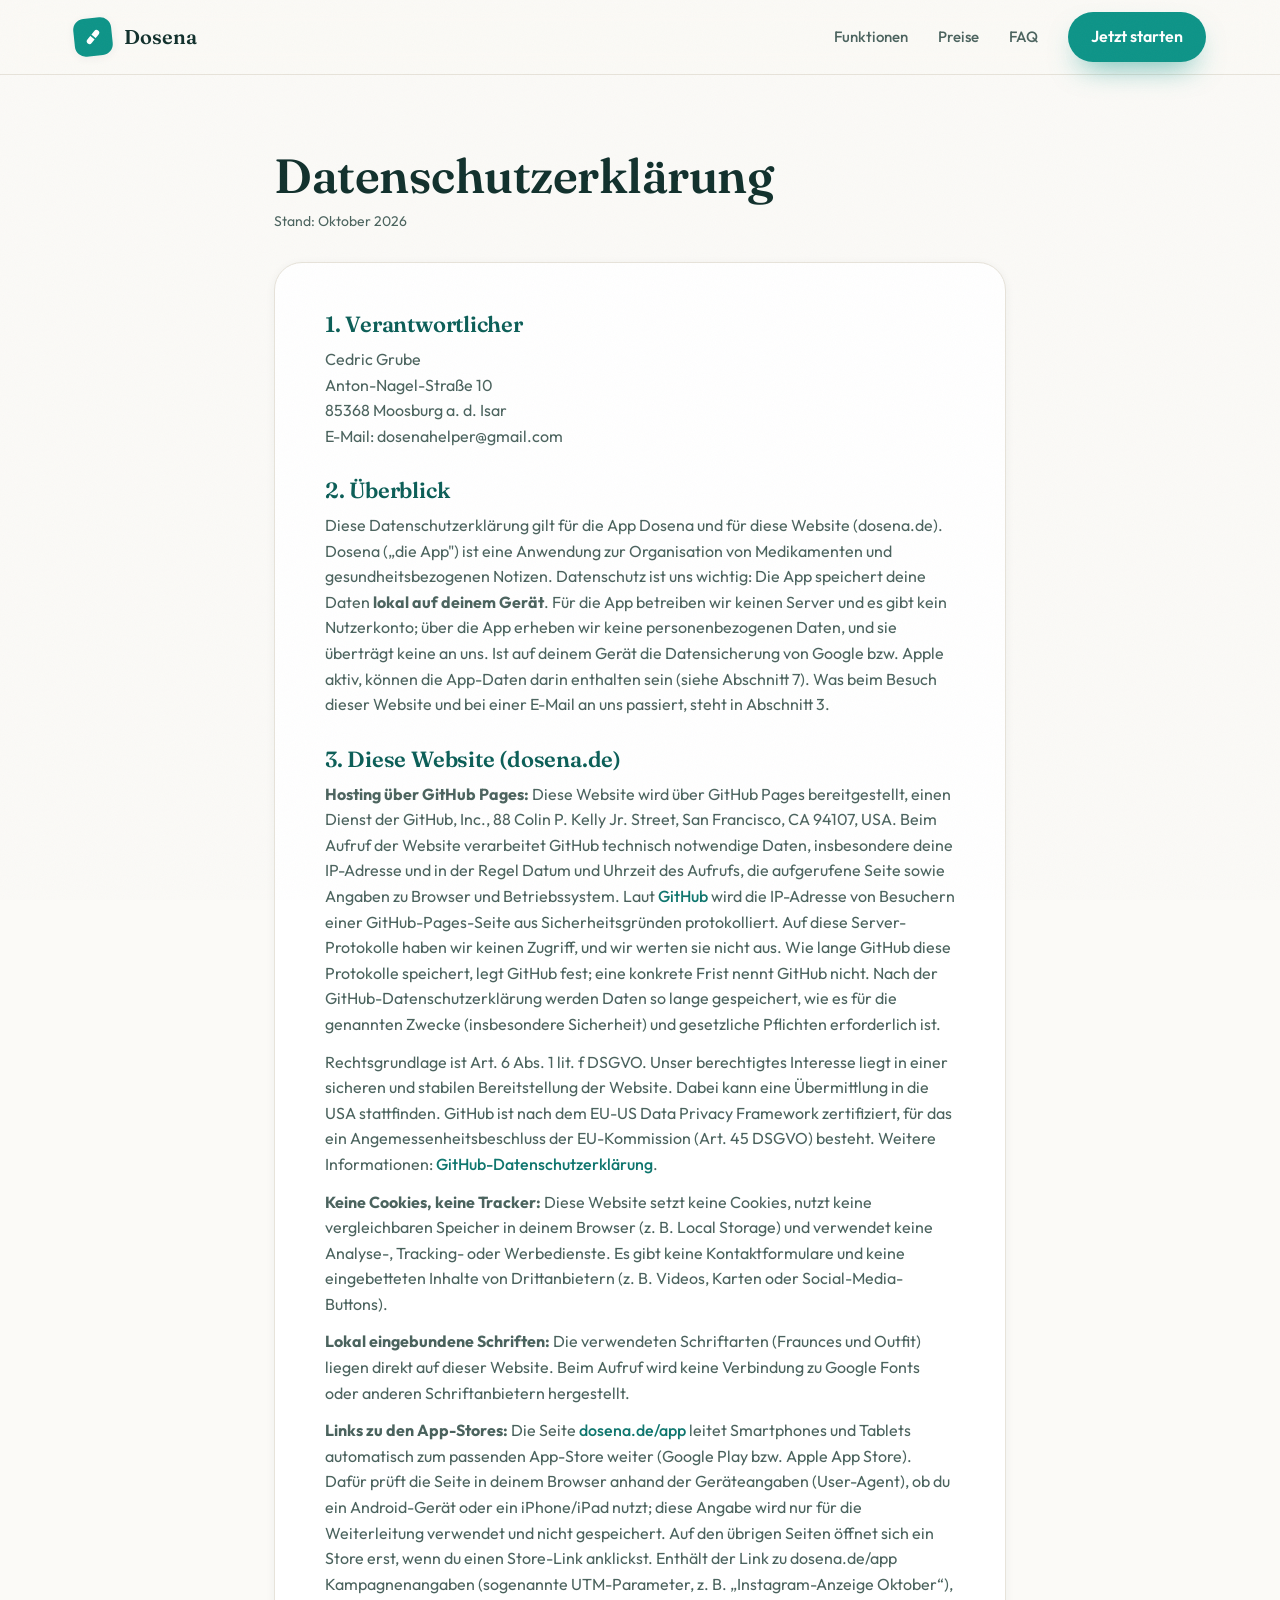
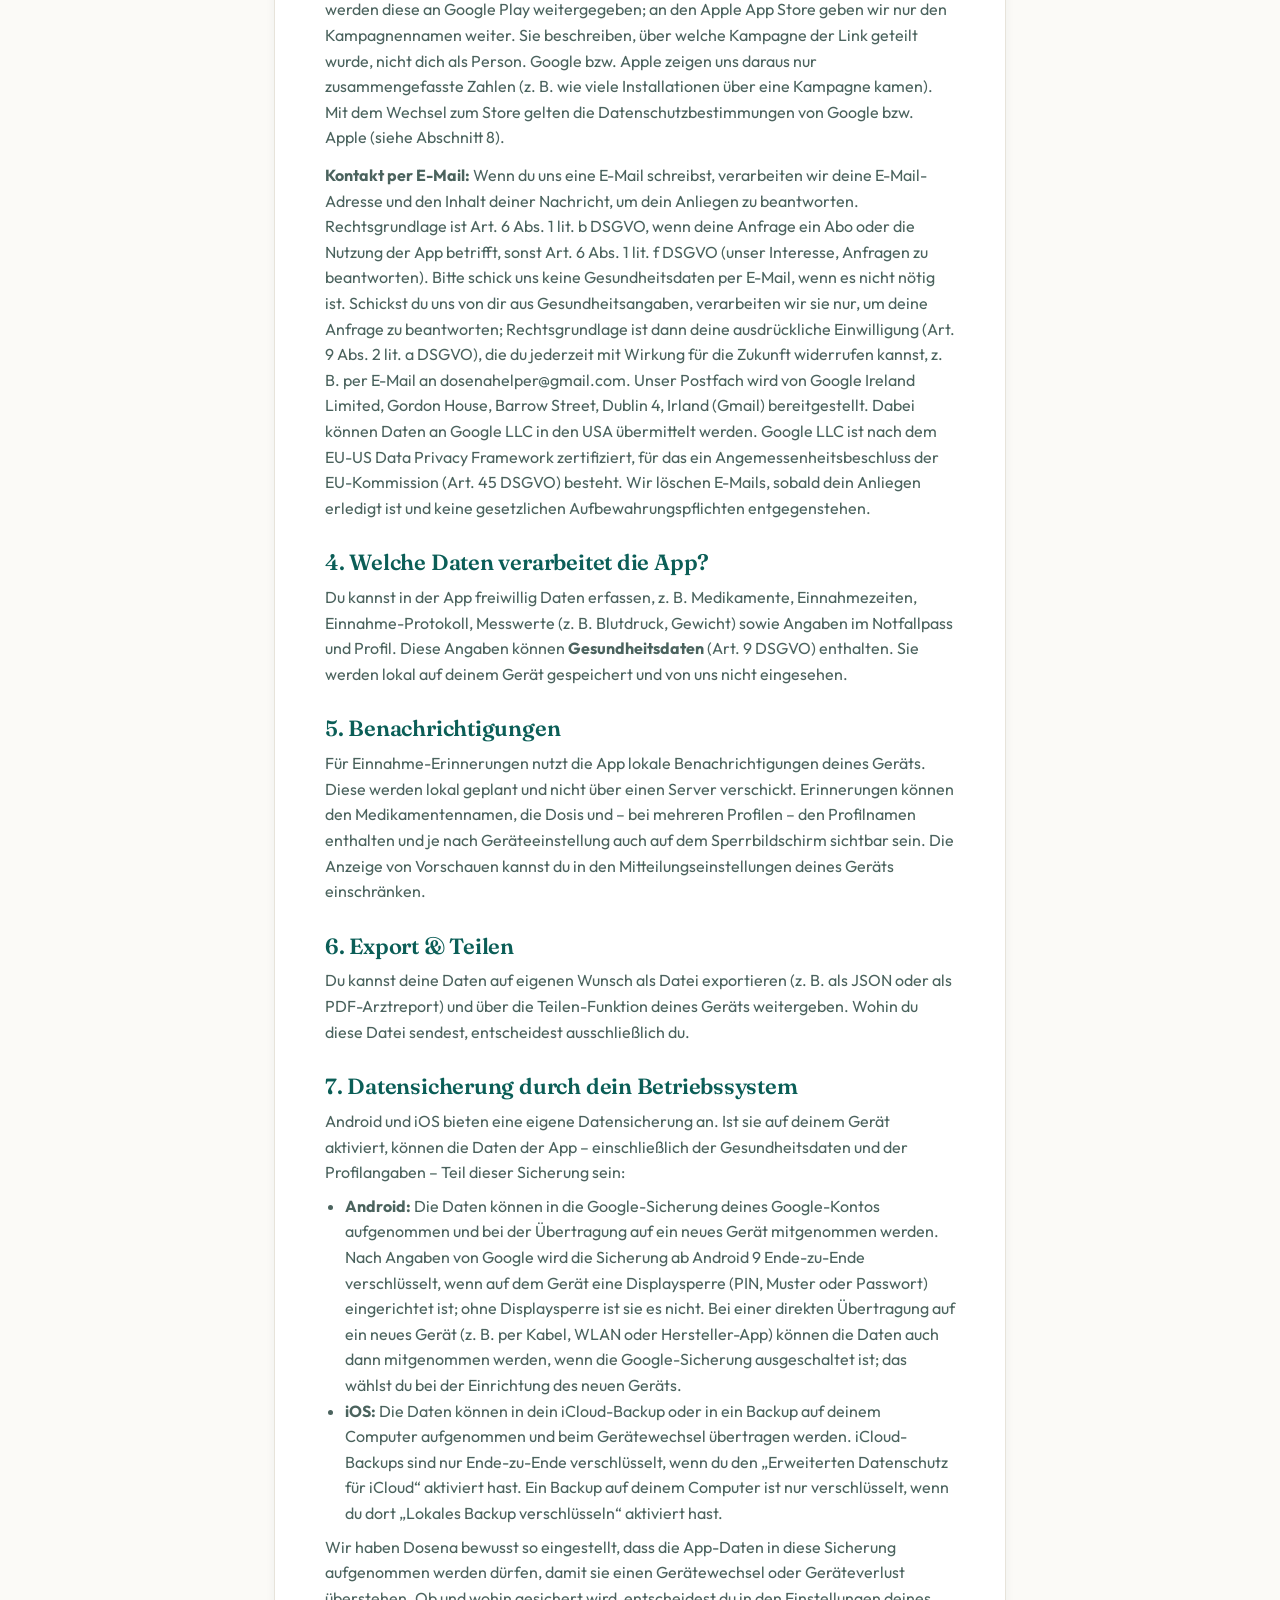
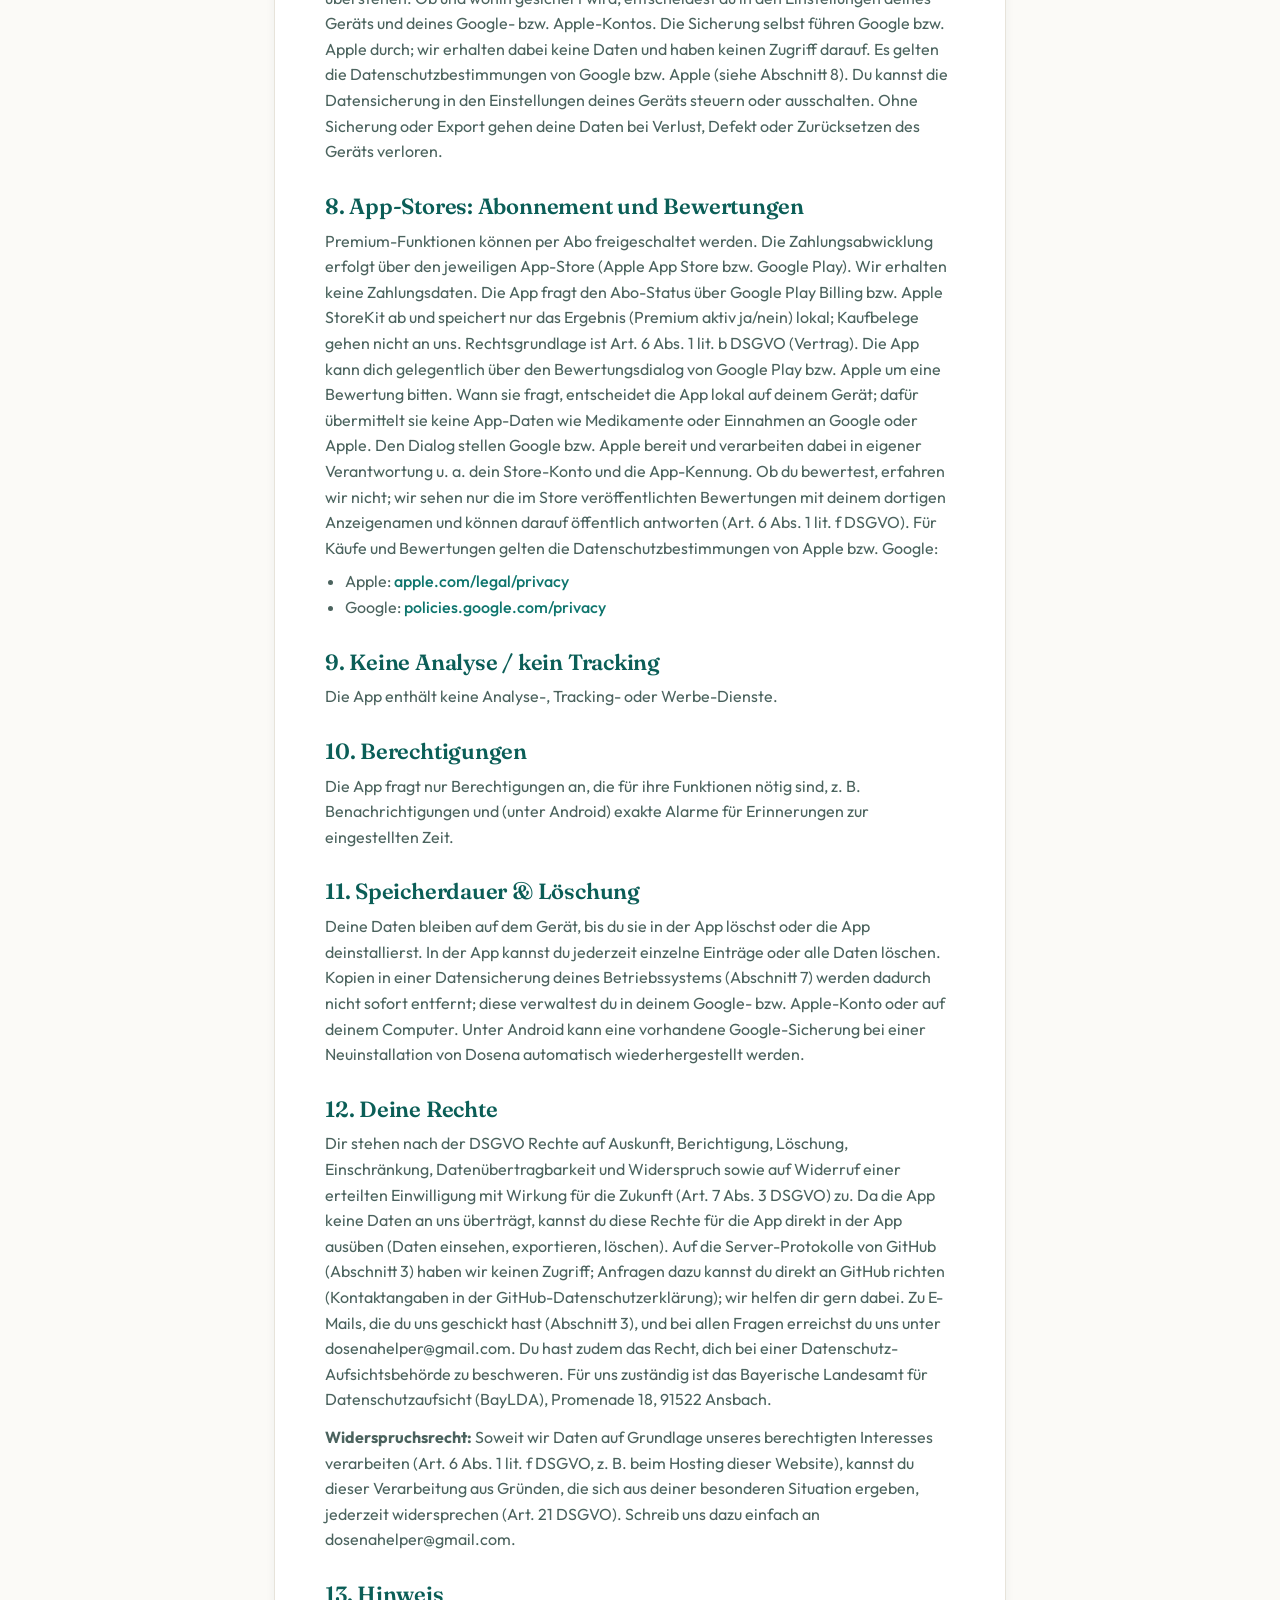
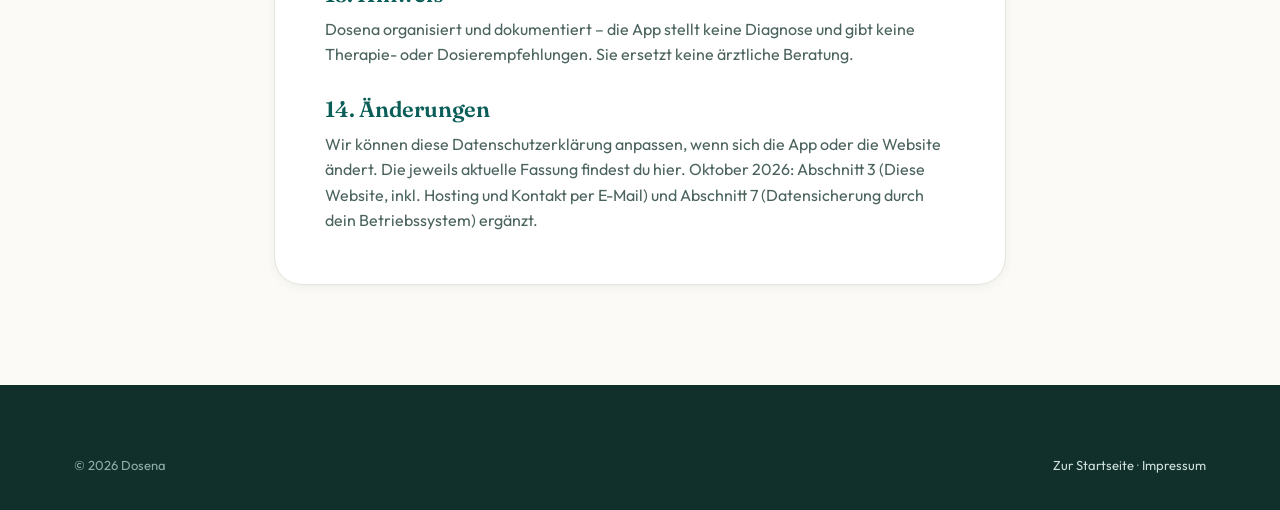
==== commit 7d08ec81: "Datenschutz: Abo-Statusprüfung und Bewertungen in Abschnitt 8 präzisiert Co-Authored-By: Claude Opus" ====
--- a/datenschutz.html
+++ b/datenschutz.html
@@ -62,7 +62,7 @@
       <p>Wir haben Dosena bewusst so eingestellt, dass die App-Daten in diese Sicherung aufgenommen werden dürfen, damit sie einen Gerätewechsel oder Geräteverlust überstehen. Ob und wohin gesichert wird, entscheidest du in den Einstellungen deines Geräts und deines Google- bzw. Apple-Kontos. Die Sicherung selbst führen Google bzw. Apple durch; wir erhalten dabei keine Daten und haben keinen Zugriff darauf. Es gelten die Datenschutzbestimmungen von Google bzw. Apple (siehe Abschnitt 8). Du kannst die Datensicherung in den Einstellungen deines Geräts steuern oder ausschalten. Ohne Sicherung oder Export gehen deine Daten bei Verlust, Defekt oder Zurücksetzen des Geräts verloren.</p>
 
       <h2>8. App-Stores: Abonnement und Bewertungen</h2>
-      <p>Premium-Funktionen können per Abo freigeschaltet werden. Die Zahlungsabwicklung erfolgt über den jeweiligen App-Store (Apple App Store bzw. Google Play). Wir erhalten keine Zahlungsdaten. Die App kann dich gelegentlich über den Bewertungsdialog von Google Play bzw. Apple um eine Bewertung bitten. Wann sie fragt, entscheidet die App lokal auf deinem Gerät; dafür übermittelt sie keine App-Daten wie Medikamente oder Einnahmen an Google oder Apple. Den Dialog stellen Google bzw. Apple bereit. Ob du bewertest, erfahren wir nicht; wir sehen nur die Bewertungen im Store. Für Käufe und Bewertungen gelten die Datenschutzbestimmungen von Apple bzw. Google:</p>
+      <p>Premium-Funktionen können per Abo freigeschaltet werden. Die Zahlungsabwicklung erfolgt über den jeweiligen App-Store (Apple App Store bzw. Google Play). Wir erhalten keine Zahlungsdaten. Die App fragt den Abo-Status über Google Play Billing bzw. Apple StoreKit ab und speichert nur das Ergebnis (Premium aktiv ja/nein) lokal; Kaufbelege gehen nicht an uns. Rechtsgrundlage ist Art. 6 Abs. 1 lit. b DSGVO (Vertrag). Die App kann dich gelegentlich über den Bewertungsdialog von Google Play bzw. Apple um eine Bewertung bitten. Wann sie fragt, entscheidet die App lokal auf deinem Gerät; dafür übermittelt sie keine App-Daten wie Medikamente oder Einnahmen an Google oder Apple. Den Dialog stellen Google bzw. Apple bereit und verarbeiten dabei in eigener Verantwortung u. a. dein Store-Konto und die App-Kennung. Ob du bewertest, erfahren wir nicht; wir sehen nur die im Store veröffentlichten Bewertungen mit deinem dortigen Anzeigenamen und können darauf öffentlich antworten (Art. 6 Abs. 1 lit. f DSGVO). Für Käufe und Bewertungen gelten die Datenschutzbestimmungen von Apple bzw. Google:</p>
       <ul>
         <li>Apple: <a href="https://www.apple.com/legal/privacy/">apple.com/legal/privacy</a></li>
         <li>Google: <a href="https://policies.google.com/privacy">policies.google.com/privacy</a></li>
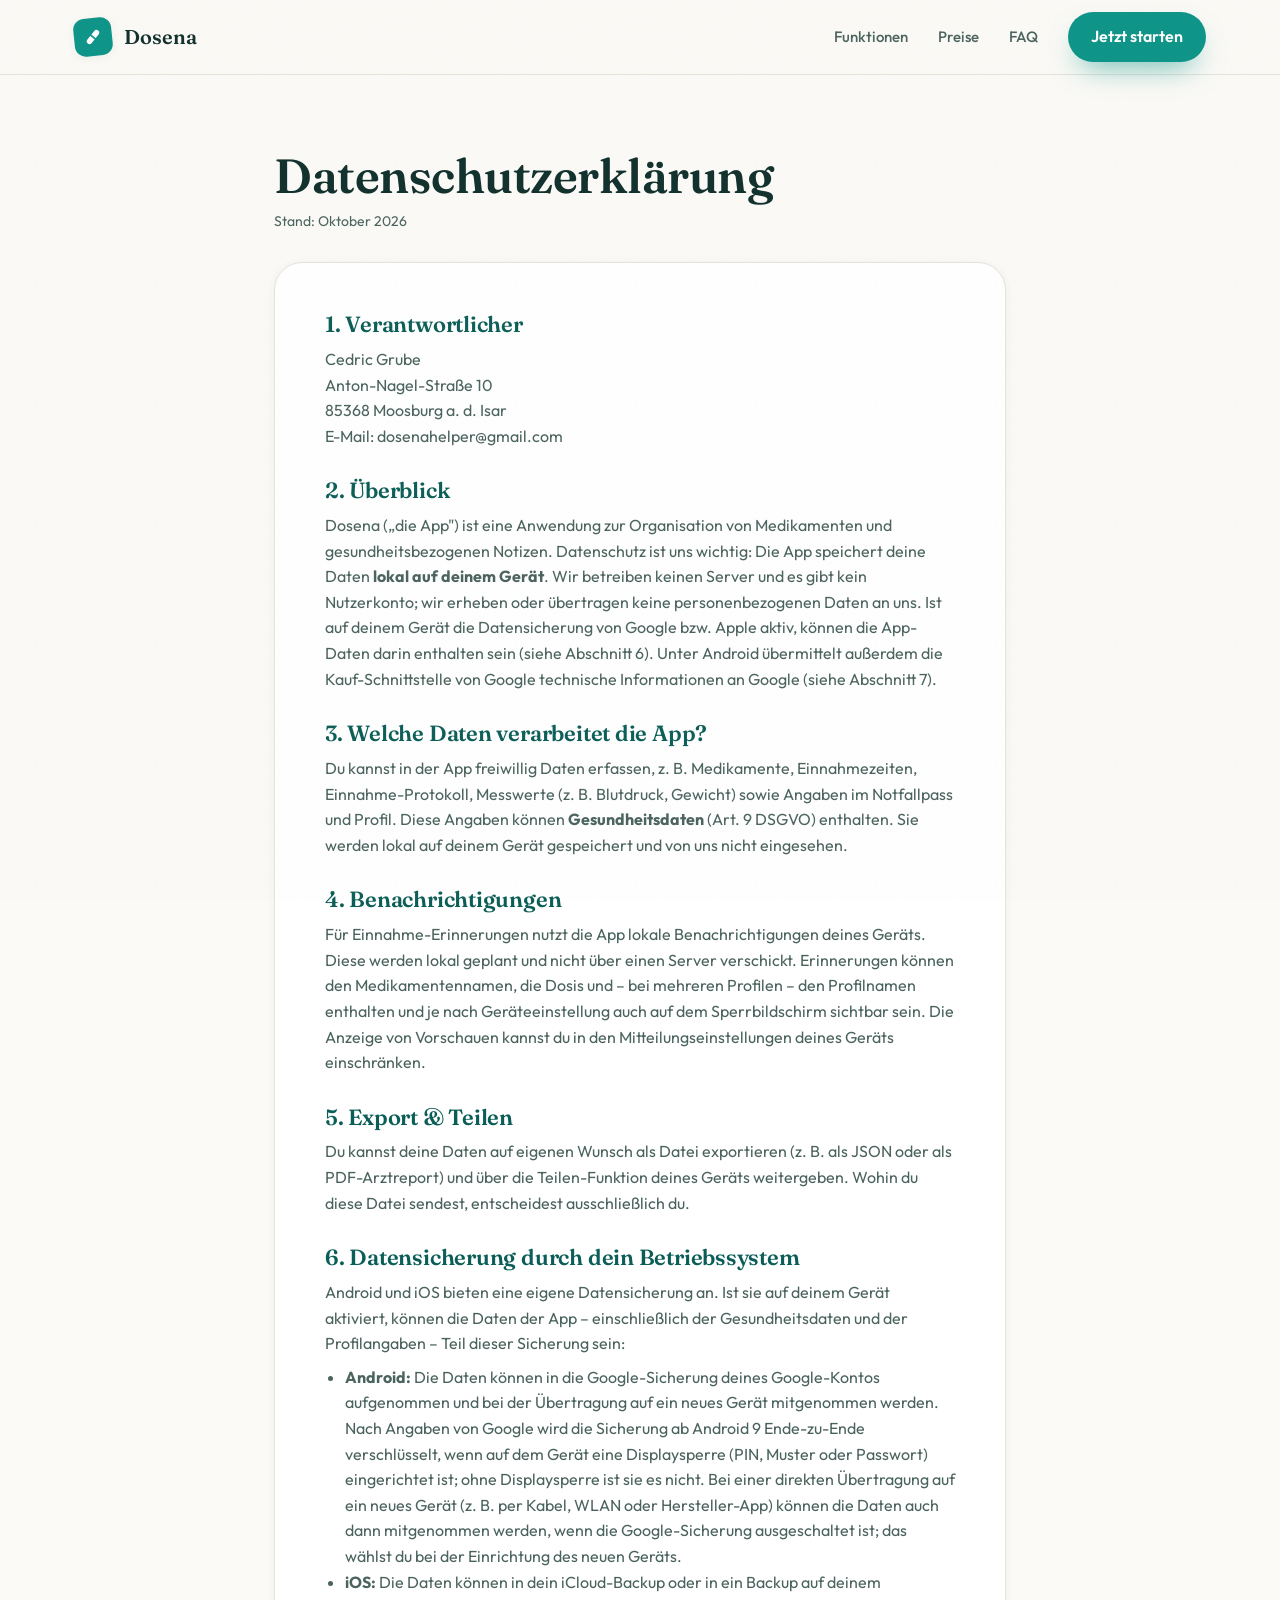
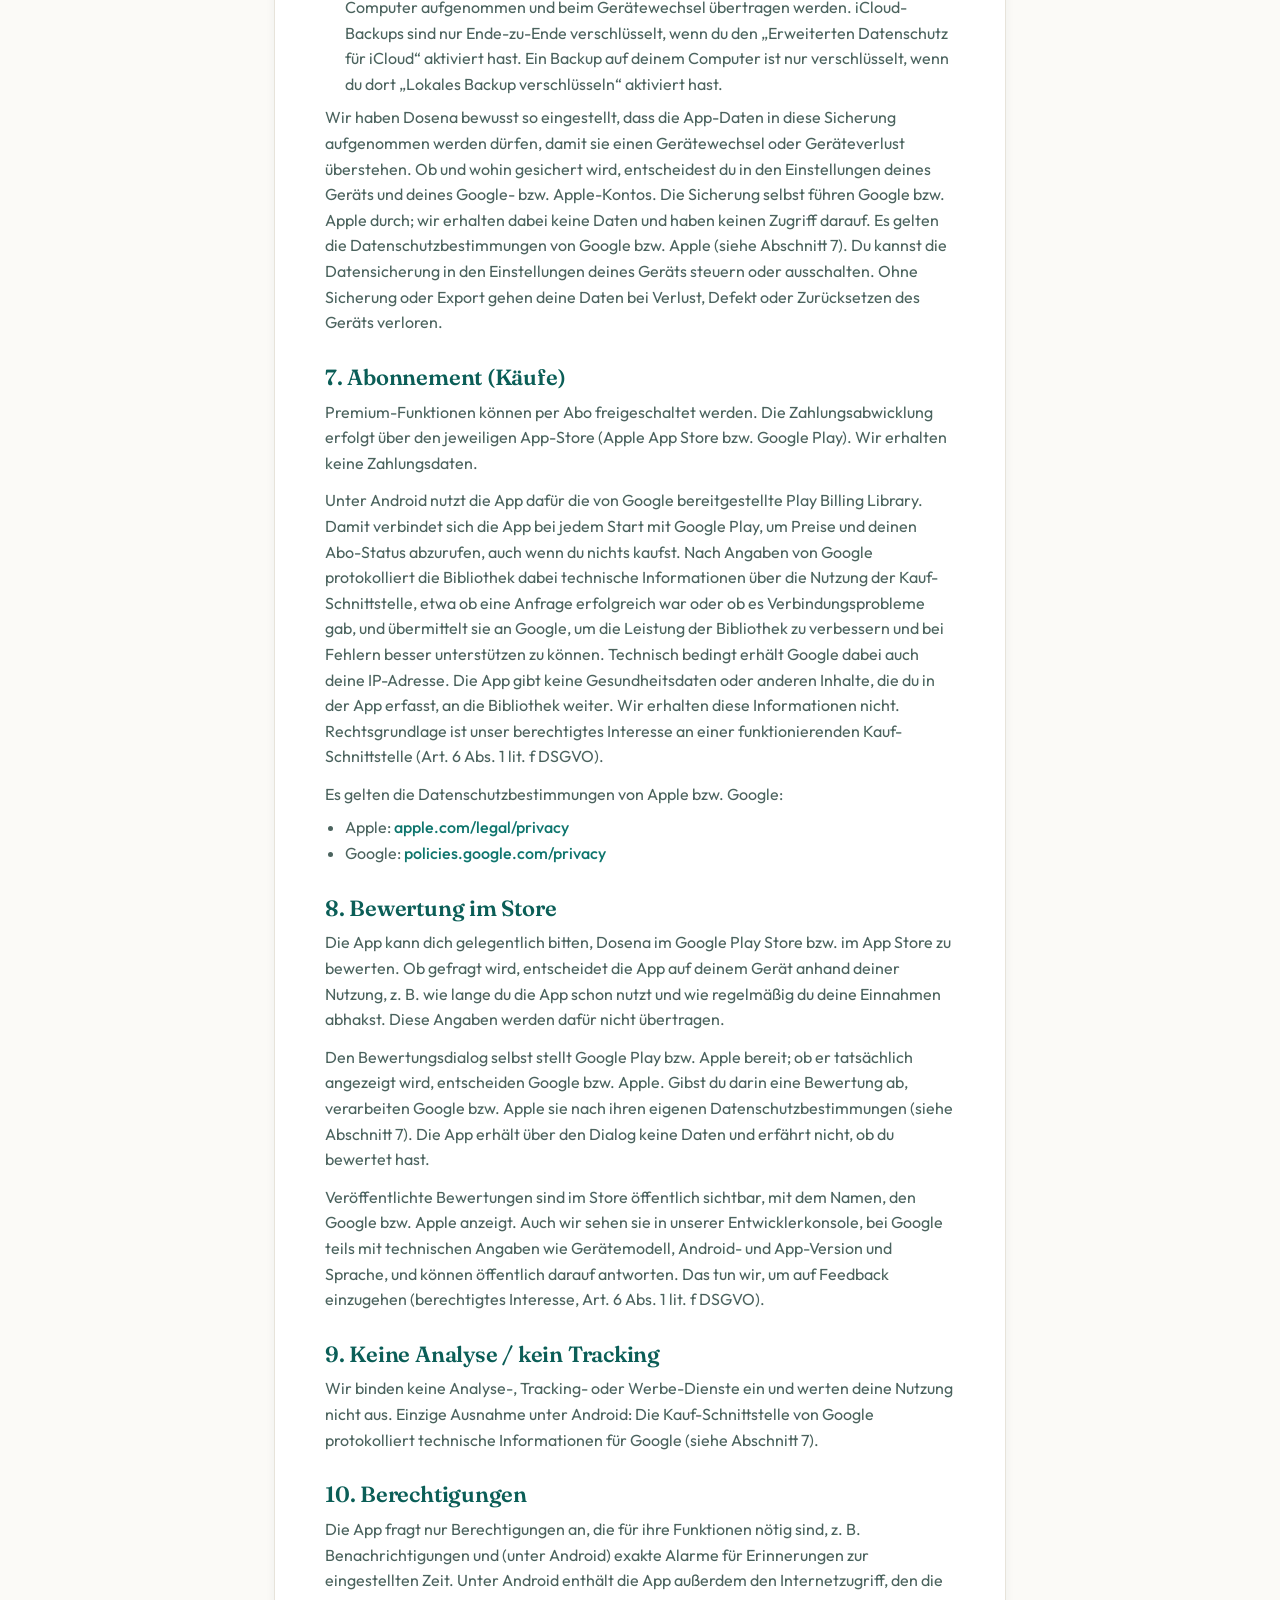
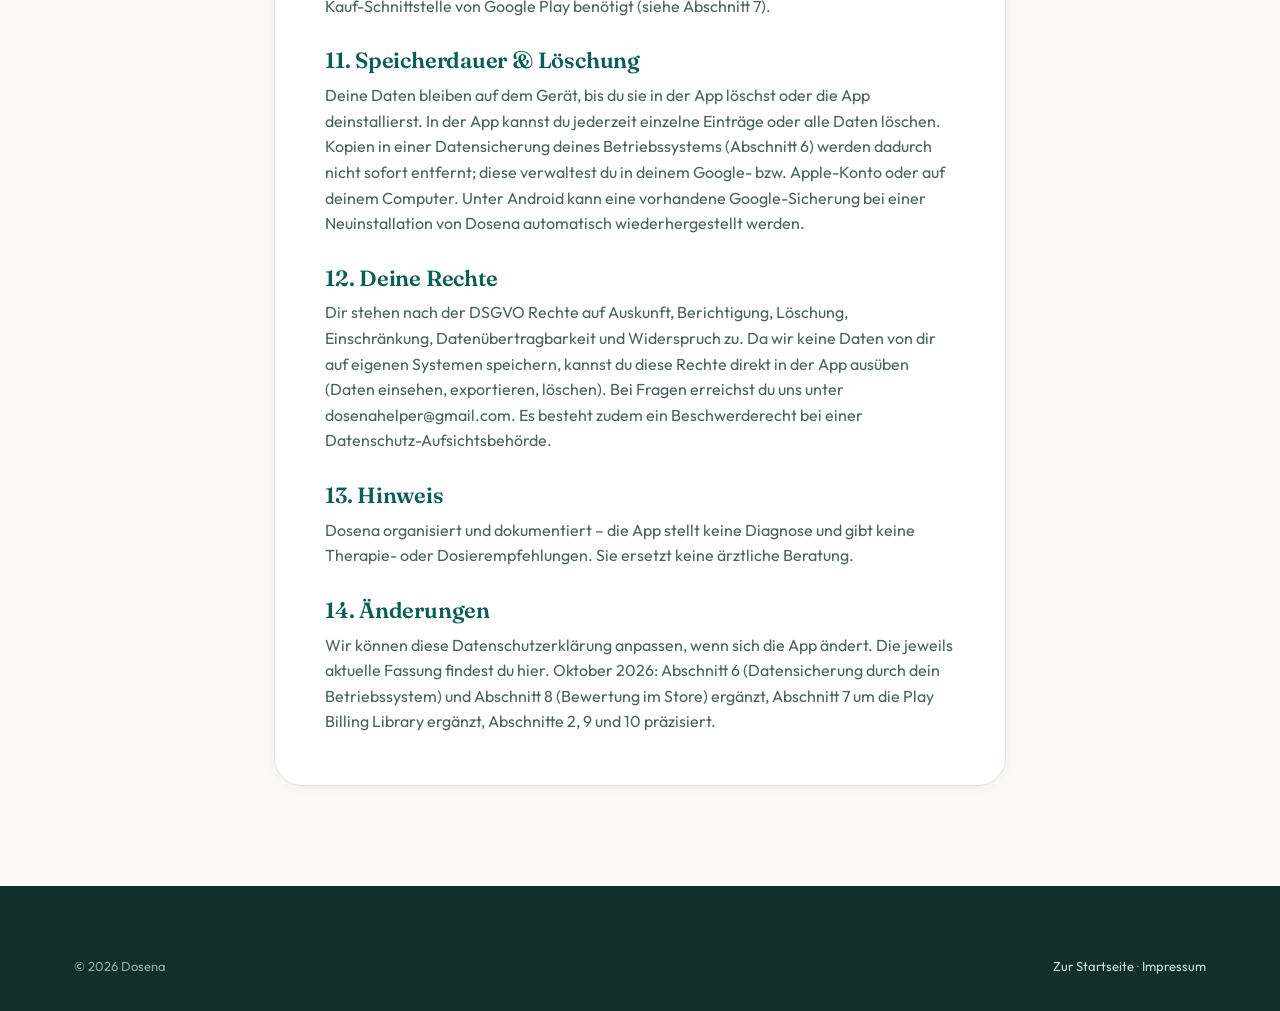
==== commit e2f5e408: "Datenschutzerklaerung: Bewertung im Store und Play Billing Library Neuer Abschnitt 8 "Bewertung im S" ====
--- a/datenschutz.html
+++ b/datenschutz.html
@@ -4,7 +4,7 @@
 <meta charset="UTF-8">
 <meta name="viewport" content="width=device-width, initial-scale=1.0">
 <title>Datenschutzerklärung – Dosena</title>
-<meta name="description" content="Datenschutzerklärung der App Dosena und der Website dosena.de.">
+<meta name="description" content="Datenschutzerklärung der App Dosena.">
 <link rel="stylesheet" href="styles.css">
 </head>
 <body>
@@ -34,58 +34,56 @@
       <p>Cedric Grube<br>Anton-Nagel-Straße 10<br>85368 Moosburg a. d. Isar<br>E-Mail: dosenahelper@gmail.com</p>
 
       <h2>2. Überblick</h2>
-      <p>Diese Datenschutzerklärung gilt für die App Dosena und für diese Website (dosena.de). Dosena („die App") ist eine Anwendung zur Organisation von Medikamenten und gesundheitsbezogenen Notizen. Datenschutz ist uns wichtig: Die App speichert deine Daten <strong>lokal auf deinem Gerät</strong>. Für die App betreiben wir keinen Server und es gibt kein Nutzerkonto; über die App erheben wir keine personenbezogenen Daten, und sie überträgt keine an uns. Ist auf deinem Gerät die Datensicherung von Google bzw. Apple aktiv, können die App-Daten darin enthalten sein (siehe Abschnitt 7). Was beim Besuch dieser Website und bei einer E-Mail an uns passiert, steht in Abschnitt 3.</p>
+      <p>Dosena („die App") ist eine Anwendung zur Organisation von Medikamenten und gesundheitsbezogenen Notizen. Datenschutz ist uns wichtig: Die App speichert deine Daten <strong>lokal auf deinem Gerät</strong>. Wir betreiben keinen Server und es gibt kein Nutzerkonto; wir erheben oder übertragen keine personenbezogenen Daten an uns. Ist auf deinem Gerät die Datensicherung von Google bzw. Apple aktiv, können die App-Daten darin enthalten sein (siehe Abschnitt 6). Unter Android übermittelt außerdem die Kauf-Schnittstelle von Google technische Informationen an Google (siehe Abschnitt 7).</p>
 
-      <h2>3. Diese Website (dosena.de)</h2>
-      <p><strong>Hosting über GitHub Pages:</strong> Diese Website wird über GitHub Pages bereitgestellt, einen Dienst der GitHub, Inc., 88 Colin P. Kelly Jr. Street, San Francisco, CA 94107, USA. Beim Aufruf der Website verarbeitet GitHub technisch notwendige Daten, insbesondere deine IP-Adresse und in der Regel Datum und Uhrzeit des Aufrufs, die aufgerufene Seite sowie Angaben zu Browser und Betriebssystem. Laut <a href="https://docs.github.com/de/pages/getting-started-with-github-pages/what-is-github-pages">GitHub</a> wird die IP-Adresse von Besuchern einer GitHub-Pages-Seite aus Sicherheitsgründen protokolliert. Auf diese Server-Protokolle haben wir keinen Zugriff, und wir werten sie nicht aus. Wie lange GitHub diese Protokolle speichert, legt GitHub fest; eine konkrete Frist nennt GitHub nicht. Nach der GitHub-Datenschutzerklärung werden Daten so lange gespeichert, wie es für die genannten Zwecke (insbesondere Sicherheit) und gesetzliche Pflichten erforderlich ist.</p>
-      <p>Rechtsgrundlage ist Art. 6 Abs. 1 lit. f DSGVO. Unser berechtigtes Interesse liegt in einer sicheren und stabilen Bereitstellung der Website. Dabei kann eine Übermittlung in die USA stattfinden. GitHub ist nach dem EU-US Data Privacy Framework zertifiziert, für das ein Angemessenheitsbeschluss der EU-Kommission (Art. 45 DSGVO) besteht. Weitere Informationen: <a href="https://docs.github.com/de/site-policy/privacy-policies/github-general-privacy-statement">GitHub-Datenschutzerklärung</a>.</p>
-      <p><strong>Keine Cookies, keine Tracker:</strong> Diese Website setzt keine Cookies, nutzt keine vergleichbaren Speicher in deinem Browser (z. B. Local Storage) und verwendet keine Analyse-, Tracking- oder Werbedienste. Es gibt keine Kontaktformulare und keine eingebetteten Inhalte von Drittanbietern (z. B. Videos, Karten oder Social-Media-Buttons).</p>
-      <p><strong>Lokal eingebundene Schriften:</strong> Die verwendeten Schriftarten (Fraunces und Outfit) liegen direkt auf dieser Website. Beim Aufruf wird keine Verbindung zu Google Fonts oder anderen Schriftanbietern hergestellt.</p>
-      <p><strong>Links zu den App-Stores:</strong> Die Seite <a href="app/">dosena.de/app</a> leitet Smartphones und Tablets automatisch zum passenden App-Store weiter (Google Play bzw. Apple App Store). Dafür prüft die Seite in deinem Browser anhand der Geräteangaben (User-Agent), ob du ein Android-Gerät oder ein iPhone/iPad nutzt; diese Angabe wird nur für die Weiterleitung verwendet und nicht gespeichert. Auf den übrigen Seiten öffnet sich ein Store erst, wenn du einen Store-Link anklickst. Enthält der Link zu dosena.de/app Kampagnenangaben (sogenannte UTM-Parameter, z. B. „Instagram-Anzeige Oktober“), werden diese an Google Play weitergegeben; an den Apple App Store geben wir nur den Kampagnennamen weiter. Sie beschreiben, über welche Kampagne der Link geteilt wurde, nicht dich als Person. Google bzw. Apple zeigen uns daraus nur zusammengefasste Zahlen (z. B. wie viele Installationen über eine Kampagne kamen). Mit dem Wechsel zum Store gelten die Datenschutzbestimmungen von Google bzw. Apple (siehe Abschnitt 8).</p>
-      <p><strong>Kontakt per E-Mail:</strong> Wenn du uns eine E-Mail schreibst, verarbeiten wir deine E-Mail-Adresse und den Inhalt deiner Nachricht, um dein Anliegen zu beantworten. Rechtsgrundlage ist Art. 6 Abs. 1 lit. b DSGVO, wenn deine Anfrage ein Abo oder die Nutzung der App betrifft, sonst Art. 6 Abs. 1 lit. f DSGVO (unser Interesse, Anfragen zu beantworten). Bitte schick uns keine Gesundheitsdaten per E-Mail, wenn es nicht nötig ist. Schickst du uns von dir aus Gesundheitsangaben, verarbeiten wir sie nur, um deine Anfrage zu beantworten; Rechtsgrundlage ist dann deine ausdrückliche Einwilligung (Art. 9 Abs. 2 lit. a DSGVO), die du jederzeit mit Wirkung für die Zukunft widerrufen kannst, z. B. per E-Mail an dosenahelper@gmail.com. Unser Postfach wird von Google Ireland Limited, Gordon House, Barrow Street, Dublin 4, Irland (Gmail) bereitgestellt. Dabei können Daten an Google LLC in den USA übermittelt werden. Google LLC ist nach dem EU-US Data Privacy Framework zertifiziert, für das ein Angemessenheitsbeschluss der EU-Kommission (Art. 45 DSGVO) besteht. Wir löschen E-Mails, sobald dein Anliegen erledigt ist und keine gesetzlichen Aufbewahrungspflichten entgegenstehen.</p>
-
-      <h2>4. Welche Daten verarbeitet die App?</h2>
+      <h2>3. Welche Daten verarbeitet die App?</h2>
       <p>Du kannst in der App freiwillig Daten erfassen, z. B. Medikamente, Einnahmezeiten, Einnahme-Protokoll, Messwerte (z. B. Blutdruck, Gewicht) sowie Angaben im Notfallpass und Profil. Diese Angaben können <strong>Gesundheitsdaten</strong> (Art. 9 DSGVO) enthalten. Sie werden lokal auf deinem Gerät gespeichert und von uns nicht eingesehen.</p>
 
-      <h2>5. Benachrichtigungen</h2>
+      <h2>4. Benachrichtigungen</h2>
       <p>Für Einnahme-Erinnerungen nutzt die App lokale Benachrichtigungen deines Geräts. Diese werden lokal geplant und nicht über einen Server verschickt. Erinnerungen können den Medikamentennamen, die Dosis und – bei mehreren Profilen – den Profilnamen enthalten und je nach Geräteeinstellung auch auf dem Sperrbildschirm sichtbar sein. Die Anzeige von Vorschauen kannst du in den Mitteilungseinstellungen deines Geräts einschränken.</p>
 
-      <h2>6. Export &amp; Teilen</h2>
+      <h2>5. Export &amp; Teilen</h2>
       <p>Du kannst deine Daten auf eigenen Wunsch als Datei exportieren (z. B. als JSON oder als PDF-Arztreport) und über die Teilen-Funktion deines Geräts weitergeben. Wohin du diese Datei sendest, entscheidest ausschließlich du.</p>
 
-      <h2>7. Datensicherung durch dein Betriebssystem</h2>
+      <h2>6. Datensicherung durch dein Betriebssystem</h2>
       <p>Android und iOS bieten eine eigene Datensicherung an. Ist sie auf deinem Gerät aktiviert, können die Daten der App – einschließlich der Gesundheitsdaten und der Profilangaben – Teil dieser Sicherung sein:</p>
       <ul>
         <li><strong>Android:</strong> Die Daten können in die Google-Sicherung deines Google-Kontos aufgenommen und bei der Übertragung auf ein neues Gerät mitgenommen werden. Nach Angaben von Google wird die Sicherung ab Android 9 Ende-zu-Ende verschlüsselt, wenn auf dem Gerät eine Displaysperre (PIN, Muster oder Passwort) eingerichtet ist; ohne Displaysperre ist sie es nicht. Bei einer direkten Übertragung auf ein neues Gerät (z. B. per Kabel, WLAN oder Hersteller-App) können die Daten auch dann mitgenommen werden, wenn die Google-Sicherung ausgeschaltet ist; das wählst du bei der Einrichtung des neuen Geräts.</li>
         <li><strong>iOS:</strong> Die Daten können in dein iCloud-Backup oder in ein Backup auf deinem Computer aufgenommen und beim Gerätewechsel übertragen werden. iCloud-Backups sind nur Ende-zu-Ende verschlüsselt, wenn du den „Erweiterten Datenschutz für iCloud“ aktiviert hast. Ein Backup auf deinem Computer ist nur verschlüsselt, wenn du dort „Lokales Backup verschlüsseln“ aktiviert hast.</li>
       </ul>
-      <p>Wir haben Dosena bewusst so eingestellt, dass die App-Daten in diese Sicherung aufgenommen werden dürfen, damit sie einen Gerätewechsel oder Geräteverlust überstehen. Ob und wohin gesichert wird, entscheidest du in den Einstellungen deines Geräts und deines Google- bzw. Apple-Kontos. Die Sicherung selbst führen Google bzw. Apple durch; wir erhalten dabei keine Daten und haben keinen Zugriff darauf. Es gelten die Datenschutzbestimmungen von Google bzw. Apple (siehe Abschnitt 8). Du kannst die Datensicherung in den Einstellungen deines Geräts steuern oder ausschalten. Ohne Sicherung oder Export gehen deine Daten bei Verlust, Defekt oder Zurücksetzen des Geräts verloren.</p>
+      <p>Wir haben Dosena bewusst so eingestellt, dass die App-Daten in diese Sicherung aufgenommen werden dürfen, damit sie einen Gerätewechsel oder Geräteverlust überstehen. Ob und wohin gesichert wird, entscheidest du in den Einstellungen deines Geräts und deines Google- bzw. Apple-Kontos. Die Sicherung selbst führen Google bzw. Apple durch; wir erhalten dabei keine Daten und haben keinen Zugriff darauf. Es gelten die Datenschutzbestimmungen von Google bzw. Apple (siehe Abschnitt 7). Du kannst die Datensicherung in den Einstellungen deines Geräts steuern oder ausschalten. Ohne Sicherung oder Export gehen deine Daten bei Verlust, Defekt oder Zurücksetzen des Geräts verloren.</p>
 
-      <h2>8. App-Stores: Abonnement und Bewertungen</h2>
-      <p>Premium-Funktionen können per Abo freigeschaltet werden. Die Zahlungsabwicklung erfolgt über den jeweiligen App-Store (Apple App Store bzw. Google Play). Wir erhalten keine Zahlungsdaten. Die App fragt den Abo-Status über Google Play Billing bzw. Apple StoreKit ab und speichert nur das Ergebnis (Premium aktiv ja/nein) lokal; Kaufbelege gehen nicht an uns. Rechtsgrundlage ist Art. 6 Abs. 1 lit. b DSGVO (Vertrag). Die App kann dich gelegentlich über den Bewertungsdialog von Google Play bzw. Apple um eine Bewertung bitten. Wann sie fragt, entscheidet die App lokal auf deinem Gerät; dafür übermittelt sie keine App-Daten wie Medikamente oder Einnahmen an Google oder Apple. Den Dialog stellen Google bzw. Apple bereit und verarbeiten dabei in eigener Verantwortung u. a. dein Store-Konto und die App-Kennung. Ob du bewertest, erfahren wir nicht; wir sehen nur die im Store veröffentlichten Bewertungen mit deinem dortigen Anzeigenamen und können darauf öffentlich antworten (Art. 6 Abs. 1 lit. f DSGVO). Für Käufe und Bewertungen gelten die Datenschutzbestimmungen von Apple bzw. Google:</p>
+      <h2>7. Abonnement (Käufe)</h2>
+      <p>Premium-Funktionen können per Abo freigeschaltet werden. Die Zahlungsabwicklung erfolgt über den jeweiligen App-Store (Apple App Store bzw. Google Play). Wir erhalten keine Zahlungsdaten.</p>
+      <p>Unter Android nutzt die App dafür die von Google bereitgestellte Play Billing Library. Damit verbindet sich die App bei jedem Start mit Google Play, um Preise und deinen Abo-Status abzurufen, auch wenn du nichts kaufst. Nach Angaben von Google protokolliert die Bibliothek dabei technische Informationen über die Nutzung der Kauf-Schnittstelle, etwa ob eine Anfrage erfolgreich war oder ob es Verbindungsprobleme gab, und übermittelt sie an Google, um die Leistung der Bibliothek zu verbessern und bei Fehlern besser unterstützen zu können. Technisch bedingt erhält Google dabei auch deine IP-Adresse. Die App gibt keine Gesundheitsdaten oder anderen Inhalte, die du in der App erfasst, an die Bibliothek weiter. Wir erhalten diese Informationen nicht. Rechtsgrundlage ist unser berechtigtes Interesse an einer funktionierenden Kauf-Schnittstelle (Art. 6 Abs. 1 lit. f DSGVO).</p>
+      <p>Es gelten die Datenschutzbestimmungen von Apple bzw. Google:</p>
       <ul>
         <li>Apple: <a href="https://www.apple.com/legal/privacy/">apple.com/legal/privacy</a></li>
         <li>Google: <a href="https://policies.google.com/privacy">policies.google.com/privacy</a></li>
       </ul>
 
+      <h2>8. Bewertung im Store</h2>
+      <p>Die App kann dich gelegentlich bitten, Dosena im Google Play Store bzw. im App Store zu bewerten. Ob gefragt wird, entscheidet die App auf deinem Gerät anhand deiner Nutzung, z. B. wie lange du die App schon nutzt und wie regelmäßig du deine Einnahmen abhakst. Diese Angaben werden dafür nicht übertragen.</p>
+      <p>Den Bewertungsdialog selbst stellt Google Play bzw. Apple bereit; ob er tatsächlich angezeigt wird, entscheiden Google bzw. Apple. Gibst du darin eine Bewertung ab, verarbeiten Google bzw. Apple sie nach ihren eigenen Datenschutzbestimmungen (siehe Abschnitt 7). Die App erhält über den Dialog keine Daten und erfährt nicht, ob du bewertet hast.</p>
+      <p>Veröffentlichte Bewertungen sind im Store öffentlich sichtbar, mit dem Namen, den Google bzw. Apple anzeigt. Auch wir sehen sie in unserer Entwicklerkonsole, bei Google teils mit technischen Angaben wie Gerätemodell, Android- und App-Version und Sprache, und können öffentlich darauf antworten. Das tun wir, um auf Feedback einzugehen (berechtigtes Interesse, Art. 6 Abs. 1 lit. f DSGVO).</p>
+
       <h2>9. Keine Analyse / kein Tracking</h2>
-      <p>Die App enthält keine Analyse-, Tracking- oder Werbe-Dienste.</p>
+      <p>Wir binden keine Analyse-, Tracking- oder Werbe-Dienste ein und werten deine Nutzung nicht aus. Einzige Ausnahme unter Android: Die Kauf-Schnittstelle von Google protokolliert technische Informationen für Google (siehe Abschnitt 7).</p>
 
       <h2>10. Berechtigungen</h2>
-      <p>Die App fragt nur Berechtigungen an, die für ihre Funktionen nötig sind, z. B. Benachrichtigungen und (unter Android) exakte Alarme für Erinnerungen zur eingestellten Zeit.</p>
+      <p>Die App fragt nur Berechtigungen an, die für ihre Funktionen nötig sind, z. B. Benachrichtigungen und (unter Android) exakte Alarme für Erinnerungen zur eingestellten Zeit. Unter Android enthält die App außerdem den Internetzugriff, den die Kauf-Schnittstelle von Google Play benötigt (siehe Abschnitt 7).</p>
 
       <h2>11. Speicherdauer &amp; Löschung</h2>
-      <p>Deine Daten bleiben auf dem Gerät, bis du sie in der App löschst oder die App deinstallierst. In der App kannst du jederzeit einzelne Einträge oder alle Daten löschen. Kopien in einer Datensicherung deines Betriebssystems (Abschnitt 7) werden dadurch nicht sofort entfernt; diese verwaltest du in deinem Google- bzw. Apple-Konto oder auf deinem Computer. Unter Android kann eine vorhandene Google-Sicherung bei einer Neuinstallation von Dosena automatisch wiederhergestellt werden.</p>
+      <p>Deine Daten bleiben auf dem Gerät, bis du sie in der App löschst oder die App deinstallierst. In der App kannst du jederzeit einzelne Einträge oder alle Daten löschen. Kopien in einer Datensicherung deines Betriebssystems (Abschnitt 6) werden dadurch nicht sofort entfernt; diese verwaltest du in deinem Google- bzw. Apple-Konto oder auf deinem Computer. Unter Android kann eine vorhandene Google-Sicherung bei einer Neuinstallation von Dosena automatisch wiederhergestellt werden.</p>
 
       <h2>12. Deine Rechte</h2>
-      <p>Dir stehen nach der DSGVO Rechte auf Auskunft, Berichtigung, Löschung, Einschränkung, Datenübertragbarkeit und Widerspruch sowie auf Widerruf einer erteilten Einwilligung mit Wirkung für die Zukunft (Art. 7 Abs. 3 DSGVO) zu. Da die App keine Daten an uns überträgt, kannst du diese Rechte für die App direkt in der App ausüben (Daten einsehen, exportieren, löschen). Auf die Server-Protokolle von GitHub (Abschnitt 3) haben wir keinen Zugriff; Anfragen dazu kannst du direkt an GitHub richten (Kontaktangaben in der GitHub-Datenschutzerklärung); wir helfen dir gern dabei. Zu E-Mails, die du uns geschickt hast (Abschnitt 3), und bei allen Fragen erreichst du uns unter dosenahelper@gmail.com. Du hast zudem das Recht, dich bei einer Datenschutz-Aufsichtsbehörde zu beschweren. Für uns zuständig ist das Bayerische Landesamt für Datenschutzaufsicht (BayLDA), Promenade 18, 91522 Ansbach.</p>
-      <p><strong>Widerspruchsrecht:</strong> Soweit wir Daten auf Grundlage unseres berechtigten Interesses verarbeiten (Art. 6 Abs. 1 lit. f DSGVO, z. B. beim Hosting dieser Website), kannst du dieser Verarbeitung aus Gründen, die sich aus deiner besonderen Situation ergeben, jederzeit widersprechen (Art. 21 DSGVO). Schreib uns dazu einfach an dosenahelper@gmail.com.</p>
+      <p>Dir stehen nach der DSGVO Rechte auf Auskunft, Berichtigung, Löschung, Einschränkung, Datenübertragbarkeit und Widerspruch zu. Da wir keine Daten von dir auf eigenen Systemen speichern, kannst du diese Rechte direkt in der App ausüben (Daten einsehen, exportieren, löschen). Bei Fragen erreichst du uns unter dosenahelper@gmail.com. Es besteht zudem ein Beschwerderecht bei einer Datenschutz-Aufsichtsbehörde.</p>
 
       <h2>13. Hinweis</h2>
       <p>Dosena organisiert und dokumentiert – die App stellt keine Diagnose und gibt keine Therapie- oder Dosierempfehlungen. Sie ersetzt keine ärztliche Beratung.</p>
 
       <h2>14. Änderungen</h2>
-      <p>Wir können diese Datenschutzerklärung anpassen, wenn sich die App oder die Website ändert. Die jeweils aktuelle Fassung findest du hier. Oktober 2026: Abschnitt 3 (Diese Website, inkl. Hosting und Kontakt per E-Mail) und Abschnitt 7 (Datensicherung durch dein Betriebssystem) ergänzt.</p>
+      <p>Wir können diese Datenschutzerklärung anpassen, wenn sich die App ändert. Die jeweils aktuelle Fassung findest du hier. Oktober 2026: Abschnitt 6 (Datensicherung durch dein Betriebssystem) und Abschnitt 8 (Bewertung im Store) ergänzt, Abschnitt 7 um die Play Billing Library ergänzt, Abschnitte 2, 9 und 10 präzisiert.</p>
     </div>
   </div>
 </main>
--- a/styles.css
+++ b/styles.css
@@ -338,6 +338,7 @@
 .faq summary .pl::after { width: 2px; height: 16px; top: 3px; left: 10px; transition: transform .3s; }
 .faq details[open] summary .pl::after { transform: rotate(90deg); opacity: 0; }
 .faq details p { padding: 0 0 20px; color: var(--ink-soft); }
+.faq details p a { color: var(--teal-700); text-decoration: underline; text-underline-offset: 2px; }
 
 /* CTA band */
 .cta-band { position: relative; overflow: hidden; border-radius: var(--radius-l); padding: 70px 40px; text-align: center;
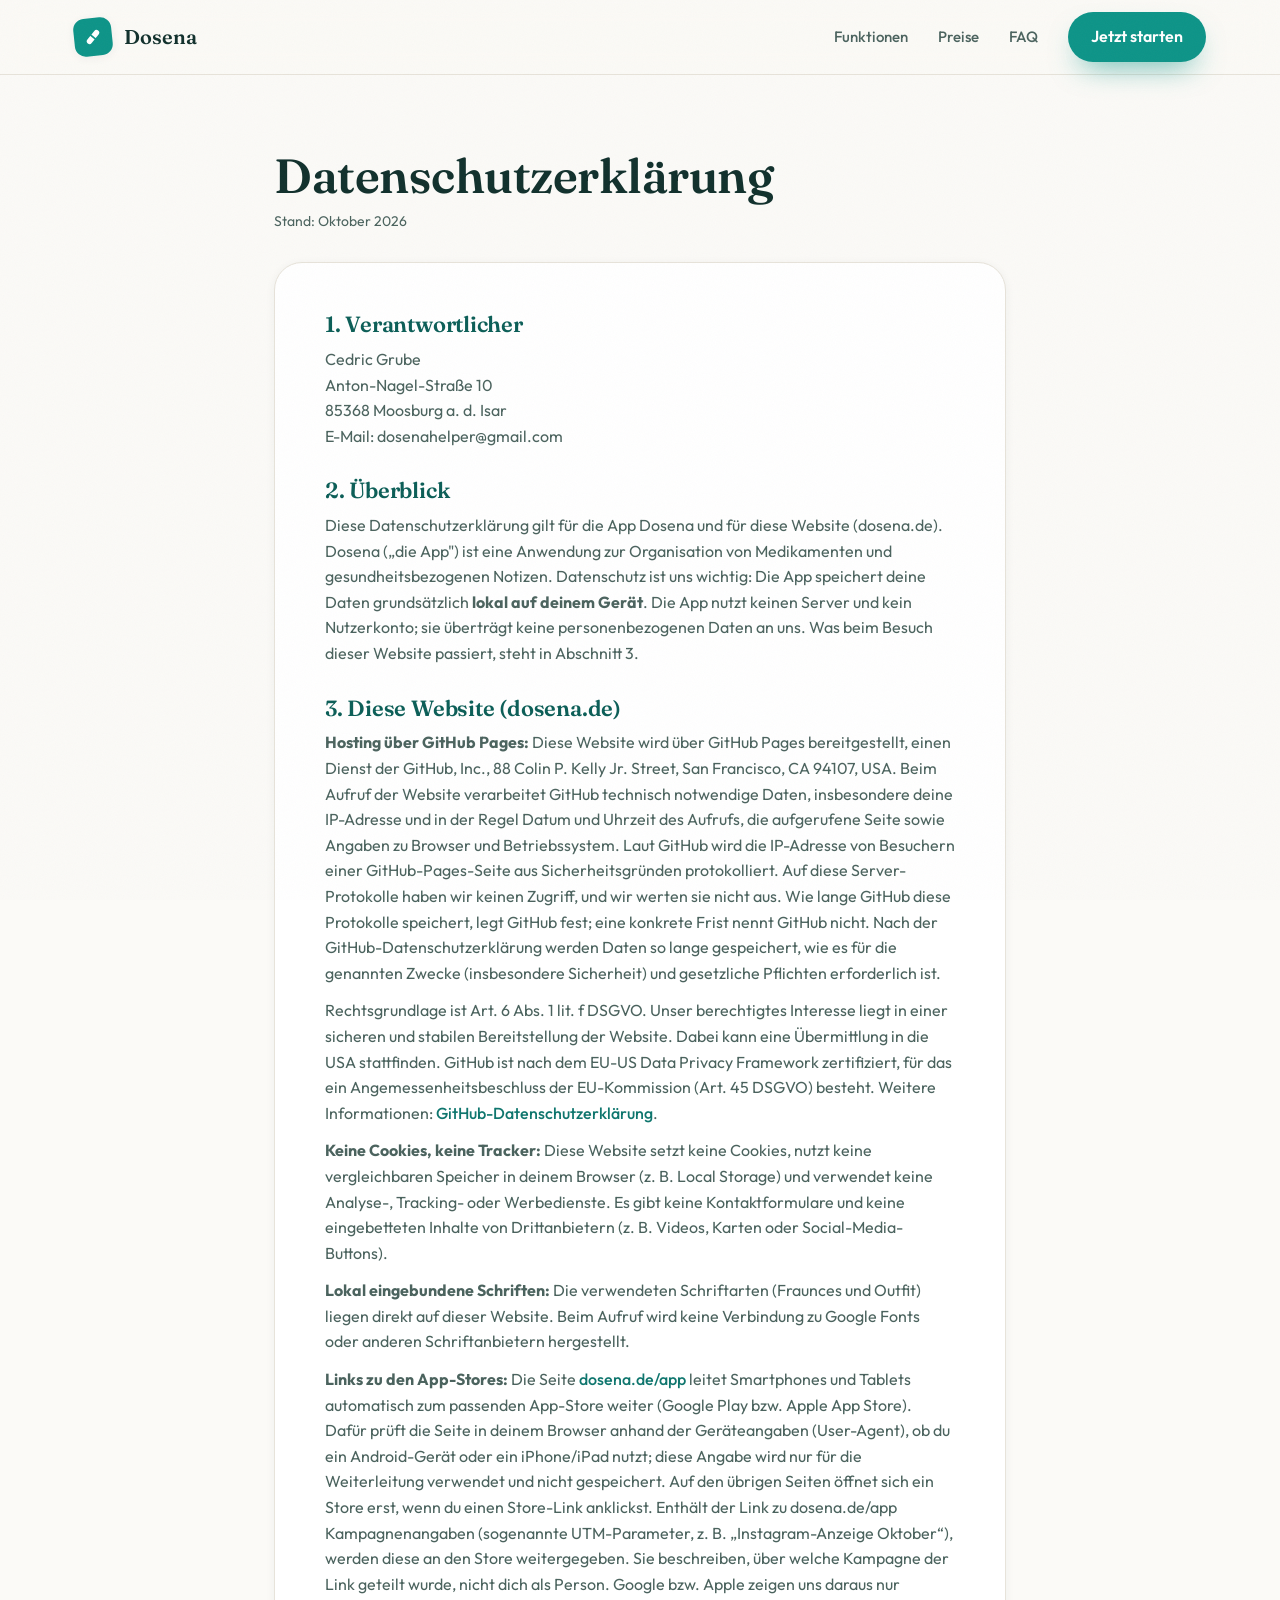
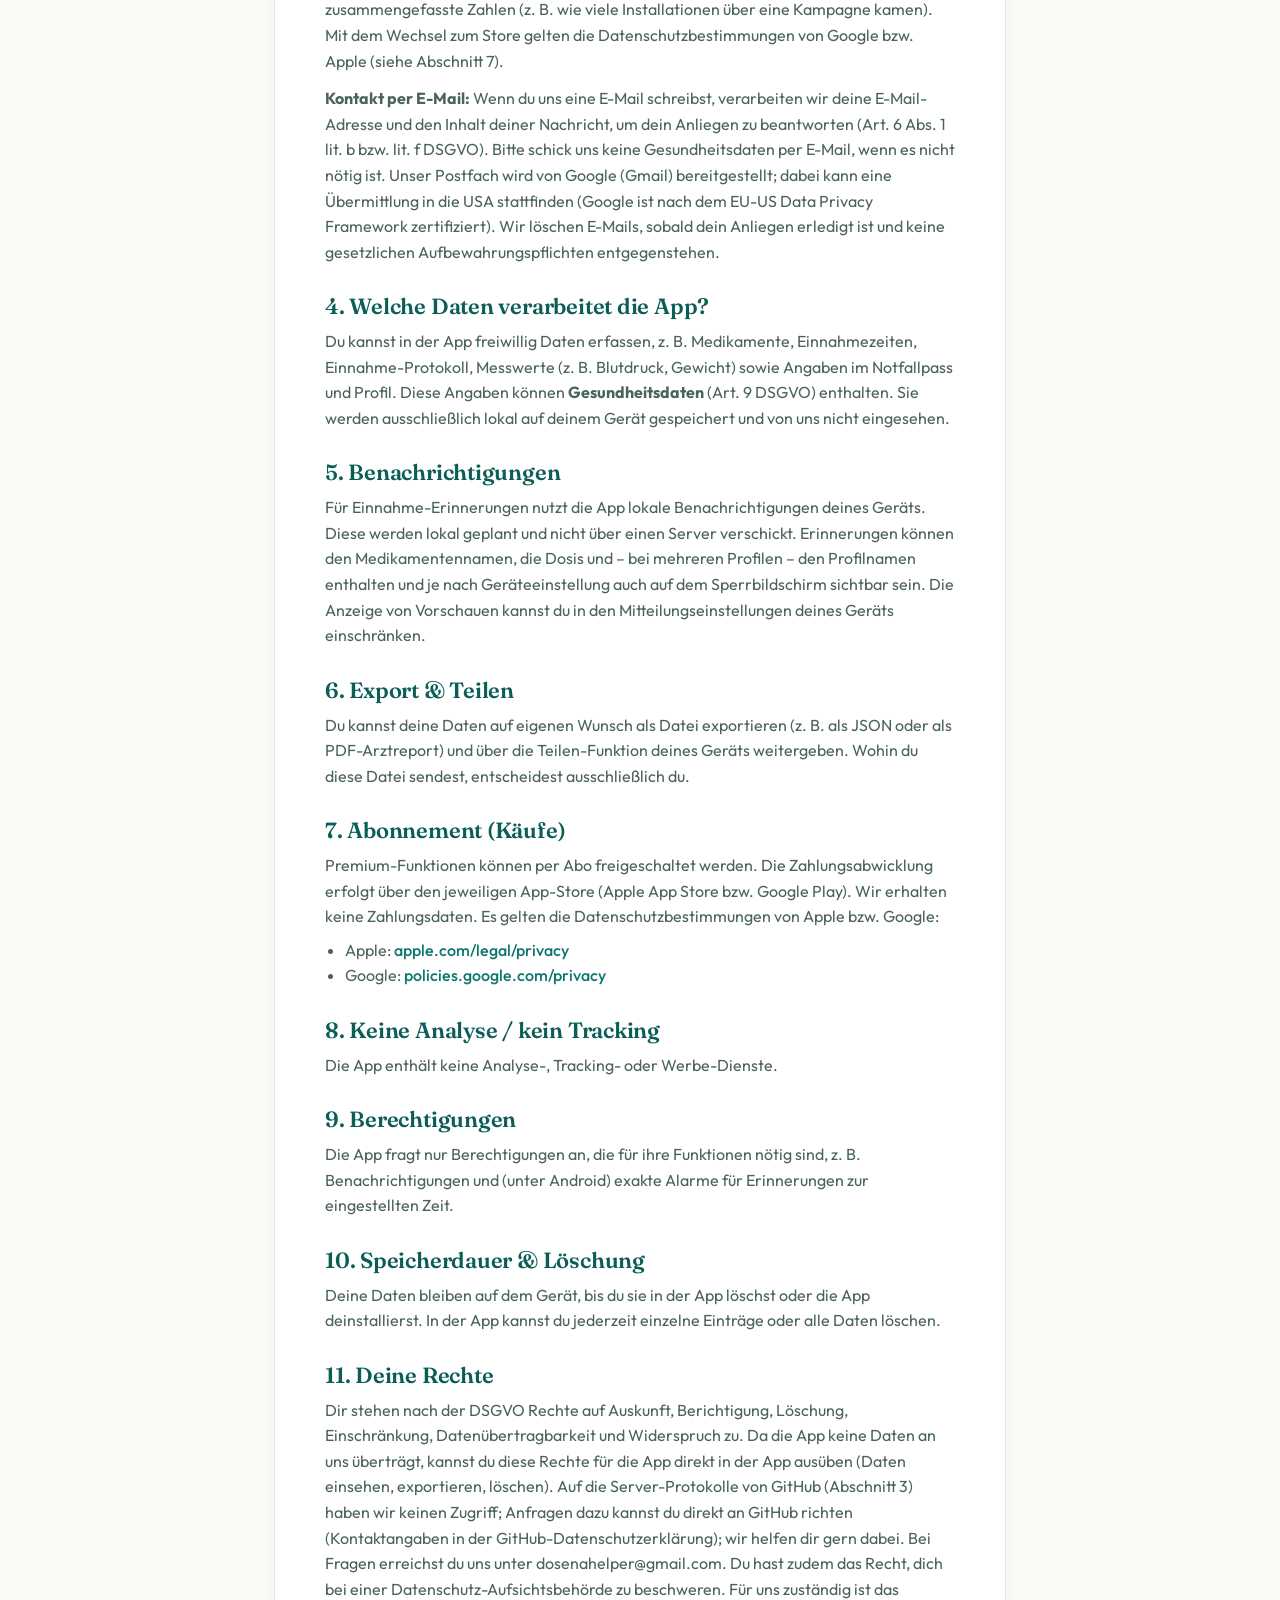
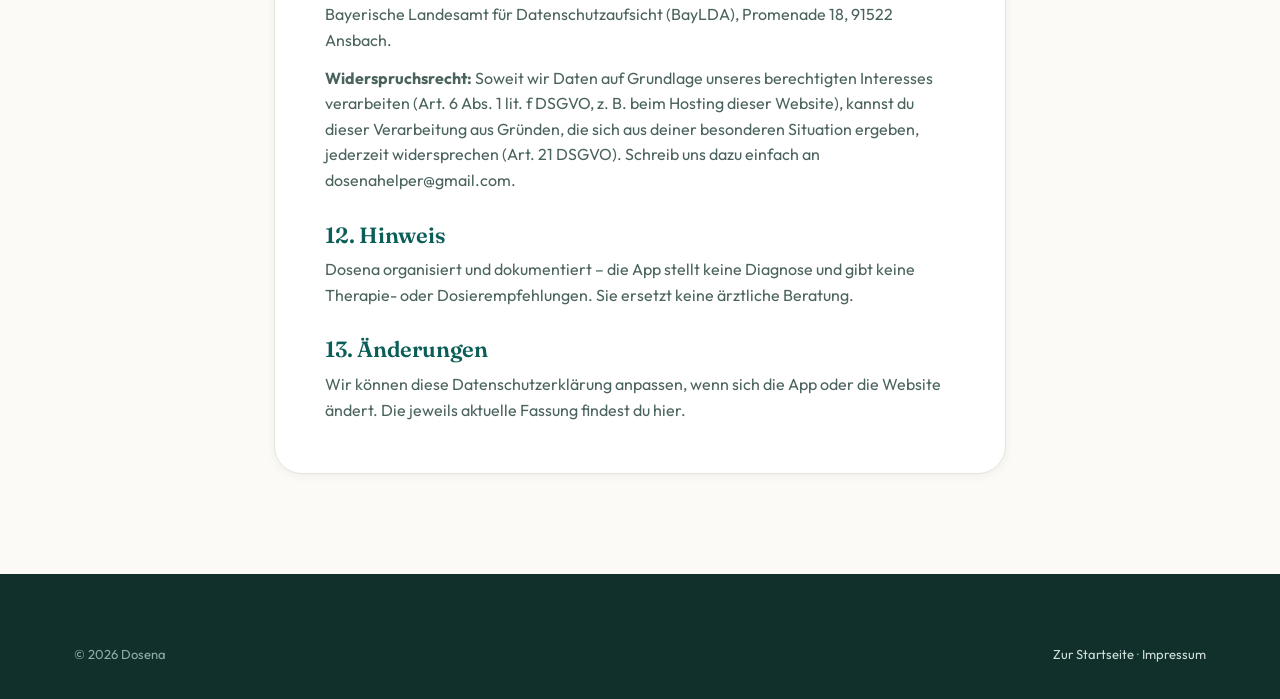
==== commit 33da065d: "Merge pull request #2 from cgrube2006-coder/fix/lokale-schriften-datenschutz-website Schriften lokal" ====
--- a/datenschutz.html
+++ b/datenschutz.html
@@ -4,7 +4,7 @@
 <meta charset="UTF-8">
 <meta name="viewport" content="width=device-width, initial-scale=1.0">
 <title>Datenschutzerklärung – Dosena</title>
-<meta name="description" content="Datenschutzerklärung der App Dosena.">
+<meta name="description" content="Datenschutzerklärung der App Dosena und der Website dosena.de.">
 <link rel="stylesheet" href="styles.css">
 </head>
 <body>
@@ -34,56 +34,50 @@
       <p>Cedric Grube<br>Anton-Nagel-Straße 10<br>85368 Moosburg a. d. Isar<br>E-Mail: dosenahelper@gmail.com</p>
 
       <h2>2. Überblick</h2>
-      <p>Dosena („die App") ist eine Anwendung zur Organisation von Medikamenten und gesundheitsbezogenen Notizen. Datenschutz ist uns wichtig: Die App speichert deine Daten <strong>lokal auf deinem Gerät</strong>. Wir betreiben keinen Server und es gibt kein Nutzerkonto; wir erheben oder übertragen keine personenbezogenen Daten an uns. Ist auf deinem Gerät die Datensicherung von Google bzw. Apple aktiv, können die App-Daten darin enthalten sein (siehe Abschnitt 6). Unter Android übermittelt außerdem die Kauf-Schnittstelle von Google technische Informationen an Google (siehe Abschnitt 7).</p>
+      <p>Diese Datenschutzerklärung gilt für die App Dosena und für diese Website (dosena.de). Dosena („die App") ist eine Anwendung zur Organisation von Medikamenten und gesundheitsbezogenen Notizen. Datenschutz ist uns wichtig: Die App speichert deine Daten grundsätzlich <strong>lokal auf deinem Gerät</strong>. Die App nutzt keinen Server und kein Nutzerkonto; sie überträgt keine personenbezogenen Daten an uns. Was beim Besuch dieser Website passiert, steht in Abschnitt 3.</p>
 
-      <h2>3. Welche Daten verarbeitet die App?</h2>
-      <p>Du kannst in der App freiwillig Daten erfassen, z. B. Medikamente, Einnahmezeiten, Einnahme-Protokoll, Messwerte (z. B. Blutdruck, Gewicht) sowie Angaben im Notfallpass und Profil. Diese Angaben können <strong>Gesundheitsdaten</strong> (Art. 9 DSGVO) enthalten. Sie werden lokal auf deinem Gerät gespeichert und von uns nicht eingesehen.</p>
+      <h2>3. Diese Website (dosena.de)</h2>
+      <p><strong>Hosting über GitHub Pages:</strong> Diese Website wird über GitHub Pages bereitgestellt, einen Dienst der GitHub, Inc., 88 Colin P. Kelly Jr. Street, San Francisco, CA 94107, USA. Beim Aufruf der Website verarbeitet GitHub technisch notwendige Daten, insbesondere deine IP-Adresse und in der Regel Datum und Uhrzeit des Aufrufs, die aufgerufene Seite sowie Angaben zu Browser und Betriebssystem. Laut GitHub wird die IP-Adresse von Besuchern einer GitHub-Pages-Seite aus Sicherheitsgründen protokolliert. Auf diese Server-Protokolle haben wir keinen Zugriff, und wir werten sie nicht aus. Wie lange GitHub diese Protokolle speichert, legt GitHub fest; eine konkrete Frist nennt GitHub nicht. Nach der GitHub-Datenschutzerklärung werden Daten so lange gespeichert, wie es für die genannten Zwecke (insbesondere Sicherheit) und gesetzliche Pflichten erforderlich ist.</p>
+      <p>Rechtsgrundlage ist Art. 6 Abs. 1 lit. f DSGVO. Unser berechtigtes Interesse liegt in einer sicheren und stabilen Bereitstellung der Website. Dabei kann eine Übermittlung in die USA stattfinden. GitHub ist nach dem EU-US Data Privacy Framework zertifiziert, für das ein Angemessenheitsbeschluss der EU-Kommission (Art. 45 DSGVO) besteht. Weitere Informationen: <a href="https://docs.github.com/de/site-policy/privacy-policies/github-general-privacy-statement">GitHub-Datenschutzerklärung</a>.</p>
+      <p><strong>Keine Cookies, keine Tracker:</strong> Diese Website setzt keine Cookies, nutzt keine vergleichbaren Speicher in deinem Browser (z. B. Local Storage) und verwendet keine Analyse-, Tracking- oder Werbedienste. Es gibt keine Kontaktformulare und keine eingebetteten Inhalte von Drittanbietern (z. B. Videos, Karten oder Social-Media-Buttons).</p>
+      <p><strong>Lokal eingebundene Schriften:</strong> Die verwendeten Schriftarten (Fraunces und Outfit) liegen direkt auf dieser Website. Beim Aufruf wird keine Verbindung zu Google Fonts oder anderen Schriftanbietern hergestellt.</p>
+      <p><strong>Links zu den App-Stores:</strong> Die Seite <a href="app/">dosena.de/app</a> leitet Smartphones und Tablets automatisch zum passenden App-Store weiter (Google Play bzw. Apple App Store). Dafür prüft die Seite in deinem Browser anhand der Geräteangaben (User-Agent), ob du ein Android-Gerät oder ein iPhone/iPad nutzt; diese Angabe wird nur für die Weiterleitung verwendet und nicht gespeichert. Auf den übrigen Seiten öffnet sich ein Store erst, wenn du einen Store-Link anklickst. Enthält der Link zu dosena.de/app Kampagnenangaben (sogenannte UTM-Parameter, z. B. „Instagram-Anzeige Oktober“), werden diese an den Store weitergegeben. Sie beschreiben, über welche Kampagne der Link geteilt wurde, nicht dich als Person. Google bzw. Apple zeigen uns daraus nur zusammengefasste Zahlen (z. B. wie viele Installationen über eine Kampagne kamen). Mit dem Wechsel zum Store gelten die Datenschutzbestimmungen von Google bzw. Apple (siehe Abschnitt 7).</p>
+      <p><strong>Kontakt per E-Mail:</strong> Wenn du uns eine E-Mail schreibst, verarbeiten wir deine E-Mail-Adresse und den Inhalt deiner Nachricht, um dein Anliegen zu beantworten (Art. 6 Abs. 1 lit. b bzw. lit. f DSGVO). Bitte schick uns keine Gesundheitsdaten per E-Mail, wenn es nicht nötig ist. Unser Postfach wird von Google (Gmail) bereitgestellt; dabei kann eine Übermittlung in die USA stattfinden (Google ist nach dem EU-US Data Privacy Framework zertifiziert). Wir löschen E-Mails, sobald dein Anliegen erledigt ist und keine gesetzlichen Aufbewahrungspflichten entgegenstehen.</p>
 
-      <h2>4. Benachrichtigungen</h2>
+      <h2>4. Welche Daten verarbeitet die App?</h2>
+      <p>Du kannst in der App freiwillig Daten erfassen, z. B. Medikamente, Einnahmezeiten, Einnahme-Protokoll, Messwerte (z. B. Blutdruck, Gewicht) sowie Angaben im Notfallpass und Profil. Diese Angaben können <strong>Gesundheitsdaten</strong> (Art. 9 DSGVO) enthalten. Sie werden ausschließlich lokal auf deinem Gerät gespeichert und von uns nicht eingesehen.</p>
+
+      <h2>5. Benachrichtigungen</h2>
       <p>Für Einnahme-Erinnerungen nutzt die App lokale Benachrichtigungen deines Geräts. Diese werden lokal geplant und nicht über einen Server verschickt. Erinnerungen können den Medikamentennamen, die Dosis und – bei mehreren Profilen – den Profilnamen enthalten und je nach Geräteeinstellung auch auf dem Sperrbildschirm sichtbar sein. Die Anzeige von Vorschauen kannst du in den Mitteilungseinstellungen deines Geräts einschränken.</p>
 
-      <h2>5. Export &amp; Teilen</h2>
+      <h2>6. Export &amp; Teilen</h2>
       <p>Du kannst deine Daten auf eigenen Wunsch als Datei exportieren (z. B. als JSON oder als PDF-Arztreport) und über die Teilen-Funktion deines Geräts weitergeben. Wohin du diese Datei sendest, entscheidest ausschließlich du.</p>
 
-      <h2>6. Datensicherung durch dein Betriebssystem</h2>
-      <p>Android und iOS bieten eine eigene Datensicherung an. Ist sie auf deinem Gerät aktiviert, können die Daten der App – einschließlich der Gesundheitsdaten und der Profilangaben – Teil dieser Sicherung sein:</p>
-      <ul>
-        <li><strong>Android:</strong> Die Daten können in die Google-Sicherung deines Google-Kontos aufgenommen und bei der Übertragung auf ein neues Gerät mitgenommen werden. Nach Angaben von Google wird die Sicherung ab Android 9 Ende-zu-Ende verschlüsselt, wenn auf dem Gerät eine Displaysperre (PIN, Muster oder Passwort) eingerichtet ist; ohne Displaysperre ist sie es nicht. Bei einer direkten Übertragung auf ein neues Gerät (z. B. per Kabel, WLAN oder Hersteller-App) können die Daten auch dann mitgenommen werden, wenn die Google-Sicherung ausgeschaltet ist; das wählst du bei der Einrichtung des neuen Geräts.</li>
-        <li><strong>iOS:</strong> Die Daten können in dein iCloud-Backup oder in ein Backup auf deinem Computer aufgenommen und beim Gerätewechsel übertragen werden. iCloud-Backups sind nur Ende-zu-Ende verschlüsselt, wenn du den „Erweiterten Datenschutz für iCloud“ aktiviert hast. Ein Backup auf deinem Computer ist nur verschlüsselt, wenn du dort „Lokales Backup verschlüsseln“ aktiviert hast.</li>
-      </ul>
-      <p>Wir haben Dosena bewusst so eingestellt, dass die App-Daten in diese Sicherung aufgenommen werden dürfen, damit sie einen Gerätewechsel oder Geräteverlust überstehen. Ob und wohin gesichert wird, entscheidest du in den Einstellungen deines Geräts und deines Google- bzw. Apple-Kontos. Die Sicherung selbst führen Google bzw. Apple durch; wir erhalten dabei keine Daten und haben keinen Zugriff darauf. Es gelten die Datenschutzbestimmungen von Google bzw. Apple (siehe Abschnitt 7). Du kannst die Datensicherung in den Einstellungen deines Geräts steuern oder ausschalten. Ohne Sicherung oder Export gehen deine Daten bei Verlust, Defekt oder Zurücksetzen des Geräts verloren.</p>
-
       <h2>7. Abonnement (Käufe)</h2>
-      <p>Premium-Funktionen können per Abo freigeschaltet werden. Die Zahlungsabwicklung erfolgt über den jeweiligen App-Store (Apple App Store bzw. Google Play). Wir erhalten keine Zahlungsdaten.</p>
-      <p>Unter Android nutzt die App dafür die von Google bereitgestellte Play Billing Library. Damit verbindet sich die App bei jedem Start mit Google Play, um Preise und deinen Abo-Status abzurufen, auch wenn du nichts kaufst. Nach Angaben von Google protokolliert die Bibliothek dabei technische Informationen über die Nutzung der Kauf-Schnittstelle, etwa ob eine Anfrage erfolgreich war oder ob es Verbindungsprobleme gab, und übermittelt sie an Google, um die Leistung der Bibliothek zu verbessern und bei Fehlern besser unterstützen zu können. Technisch bedingt erhält Google dabei auch deine IP-Adresse. Die App gibt keine Gesundheitsdaten oder anderen Inhalte, die du in der App erfasst, an die Bibliothek weiter. Wir erhalten diese Informationen nicht. Rechtsgrundlage ist unser berechtigtes Interesse an einer funktionierenden Kauf-Schnittstelle (Art. 6 Abs. 1 lit. f DSGVO).</p>
-      <p>Es gelten die Datenschutzbestimmungen von Apple bzw. Google:</p>
+      <p>Premium-Funktionen können per Abo freigeschaltet werden. Die Zahlungsabwicklung erfolgt über den jeweiligen App-Store (Apple App Store bzw. Google Play). Wir erhalten keine Zahlungsdaten. Es gelten die Datenschutzbestimmungen von Apple bzw. Google:</p>
       <ul>
         <li>Apple: <a href="https://www.apple.com/legal/privacy/">apple.com/legal/privacy</a></li>
         <li>Google: <a href="https://policies.google.com/privacy">policies.google.com/privacy</a></li>
       </ul>
 
-      <h2>8. Bewertung im Store</h2>
-      <p>Die App kann dich gelegentlich bitten, Dosena im Google Play Store bzw. im App Store zu bewerten. Ob gefragt wird, entscheidet die App auf deinem Gerät anhand deiner Nutzung, z. B. wie lange du die App schon nutzt und wie regelmäßig du deine Einnahmen abhakst. Diese Angaben werden dafür nicht übertragen.</p>
-      <p>Den Bewertungsdialog selbst stellt Google Play bzw. Apple bereit; ob er tatsächlich angezeigt wird, entscheiden Google bzw. Apple. Gibst du darin eine Bewertung ab, verarbeiten Google bzw. Apple sie nach ihren eigenen Datenschutzbestimmungen (siehe Abschnitt 7). Die App erhält über den Dialog keine Daten und erfährt nicht, ob du bewertet hast.</p>
-      <p>Veröffentlichte Bewertungen sind im Store öffentlich sichtbar, mit dem Namen, den Google bzw. Apple anzeigt. Auch wir sehen sie in unserer Entwicklerkonsole, bei Google teils mit technischen Angaben wie Gerätemodell, Android- und App-Version und Sprache, und können öffentlich darauf antworten. Das tun wir, um auf Feedback einzugehen (berechtigtes Interesse, Art. 6 Abs. 1 lit. f DSGVO).</p>
+      <h2>8. Keine Analyse / kein Tracking</h2>
+      <p>Die App enthält keine Analyse-, Tracking- oder Werbe-Dienste.</p>
 
-      <h2>9. Keine Analyse / kein Tracking</h2>
-      <p>Wir binden keine Analyse-, Tracking- oder Werbe-Dienste ein und werten deine Nutzung nicht aus. Einzige Ausnahme unter Android: Die Kauf-Schnittstelle von Google protokolliert technische Informationen für Google (siehe Abschnitt 7).</p>
+      <h2>9. Berechtigungen</h2>
+      <p>Die App fragt nur Berechtigungen an, die für ihre Funktionen nötig sind, z. B. Benachrichtigungen und (unter Android) exakte Alarme für Erinnerungen zur eingestellten Zeit.</p>
 
-      <h2>10. Berechtigungen</h2>
-      <p>Die App fragt nur Berechtigungen an, die für ihre Funktionen nötig sind, z. B. Benachrichtigungen und (unter Android) exakte Alarme für Erinnerungen zur eingestellten Zeit. Unter Android enthält die App außerdem den Internetzugriff, den die Kauf-Schnittstelle von Google Play benötigt (siehe Abschnitt 7).</p>
+      <h2>10. Speicherdauer &amp; Löschung</h2>
+      <p>Deine Daten bleiben auf dem Gerät, bis du sie in der App löschst oder die App deinstallierst. In der App kannst du jederzeit einzelne Einträge oder alle Daten löschen.</p>
 
-      <h2>11. Speicherdauer &amp; Löschung</h2>
-      <p>Deine Daten bleiben auf dem Gerät, bis du sie in der App löschst oder die App deinstallierst. In der App kannst du jederzeit einzelne Einträge oder alle Daten löschen. Kopien in einer Datensicherung deines Betriebssystems (Abschnitt 6) werden dadurch nicht sofort entfernt; diese verwaltest du in deinem Google- bzw. Apple-Konto oder auf deinem Computer. Unter Android kann eine vorhandene Google-Sicherung bei einer Neuinstallation von Dosena automatisch wiederhergestellt werden.</p>
+      <h2>11. Deine Rechte</h2>
+      <p>Dir stehen nach der DSGVO Rechte auf Auskunft, Berichtigung, Löschung, Einschränkung, Datenübertragbarkeit und Widerspruch zu. Da die App keine Daten an uns überträgt, kannst du diese Rechte für die App direkt in der App ausüben (Daten einsehen, exportieren, löschen). Auf die Server-Protokolle von GitHub (Abschnitt 3) haben wir keinen Zugriff; Anfragen dazu kannst du direkt an GitHub richten (Kontaktangaben in der GitHub-Datenschutzerklärung); wir helfen dir gern dabei. Bei Fragen erreichst du uns unter dosenahelper@gmail.com. Du hast zudem das Recht, dich bei einer Datenschutz-Aufsichtsbehörde zu beschweren. Für uns zuständig ist das Bayerische Landesamt für Datenschutzaufsicht (BayLDA), Promenade 18, 91522 Ansbach.</p>
+      <p><strong>Widerspruchsrecht:</strong> Soweit wir Daten auf Grundlage unseres berechtigten Interesses verarbeiten (Art. 6 Abs. 1 lit. f DSGVO, z. B. beim Hosting dieser Website), kannst du dieser Verarbeitung aus Gründen, die sich aus deiner besonderen Situation ergeben, jederzeit widersprechen (Art. 21 DSGVO). Schreib uns dazu einfach an dosenahelper@gmail.com.</p>
 
-      <h2>12. Deine Rechte</h2>
-      <p>Dir stehen nach der DSGVO Rechte auf Auskunft, Berichtigung, Löschung, Einschränkung, Datenübertragbarkeit und Widerspruch zu. Da wir keine Daten von dir auf eigenen Systemen speichern, kannst du diese Rechte direkt in der App ausüben (Daten einsehen, exportieren, löschen). Bei Fragen erreichst du uns unter dosenahelper@gmail.com. Es besteht zudem ein Beschwerderecht bei einer Datenschutz-Aufsichtsbehörde.</p>
-
-      <h2>13. Hinweis</h2>
+      <h2>12. Hinweis</h2>
       <p>Dosena organisiert und dokumentiert – die App stellt keine Diagnose und gibt keine Therapie- oder Dosierempfehlungen. Sie ersetzt keine ärztliche Beratung.</p>
 
-      <h2>14. Änderungen</h2>
-      <p>Wir können diese Datenschutzerklärung anpassen, wenn sich die App ändert. Die jeweils aktuelle Fassung findest du hier. Oktober 2026: Abschnitt 6 (Datensicherung durch dein Betriebssystem) und Abschnitt 8 (Bewertung im Store) ergänzt, Abschnitt 7 um die Play Billing Library ergänzt, Abschnitte 2, 9 und 10 präzisiert.</p>
+      <h2>13. Änderungen</h2>
+      <p>Wir können diese Datenschutzerklärung anpassen, wenn sich die App oder die Website ändert. Die jeweils aktuelle Fassung findest du hier.</p>
     </div>
   </div>
 </main>
--- a/styles.css
+++ b/styles.css
@@ -338,7 +338,6 @@
 .faq summary .pl::after { width: 2px; height: 16px; top: 3px; left: 10px; transition: transform .3s; }
 .faq details[open] summary .pl::after { transform: rotate(90deg); opacity: 0; }
 .faq details p { padding: 0 0 20px; color: var(--ink-soft); }
-.faq details p a { color: var(--teal-700); text-decoration: underline; text-underline-offset: 2px; }
 
 /* CTA band */
 .cta-band { position: relative; overflow: hidden; border-radius: var(--radius-l); padding: 70px 40px; text-align: center;
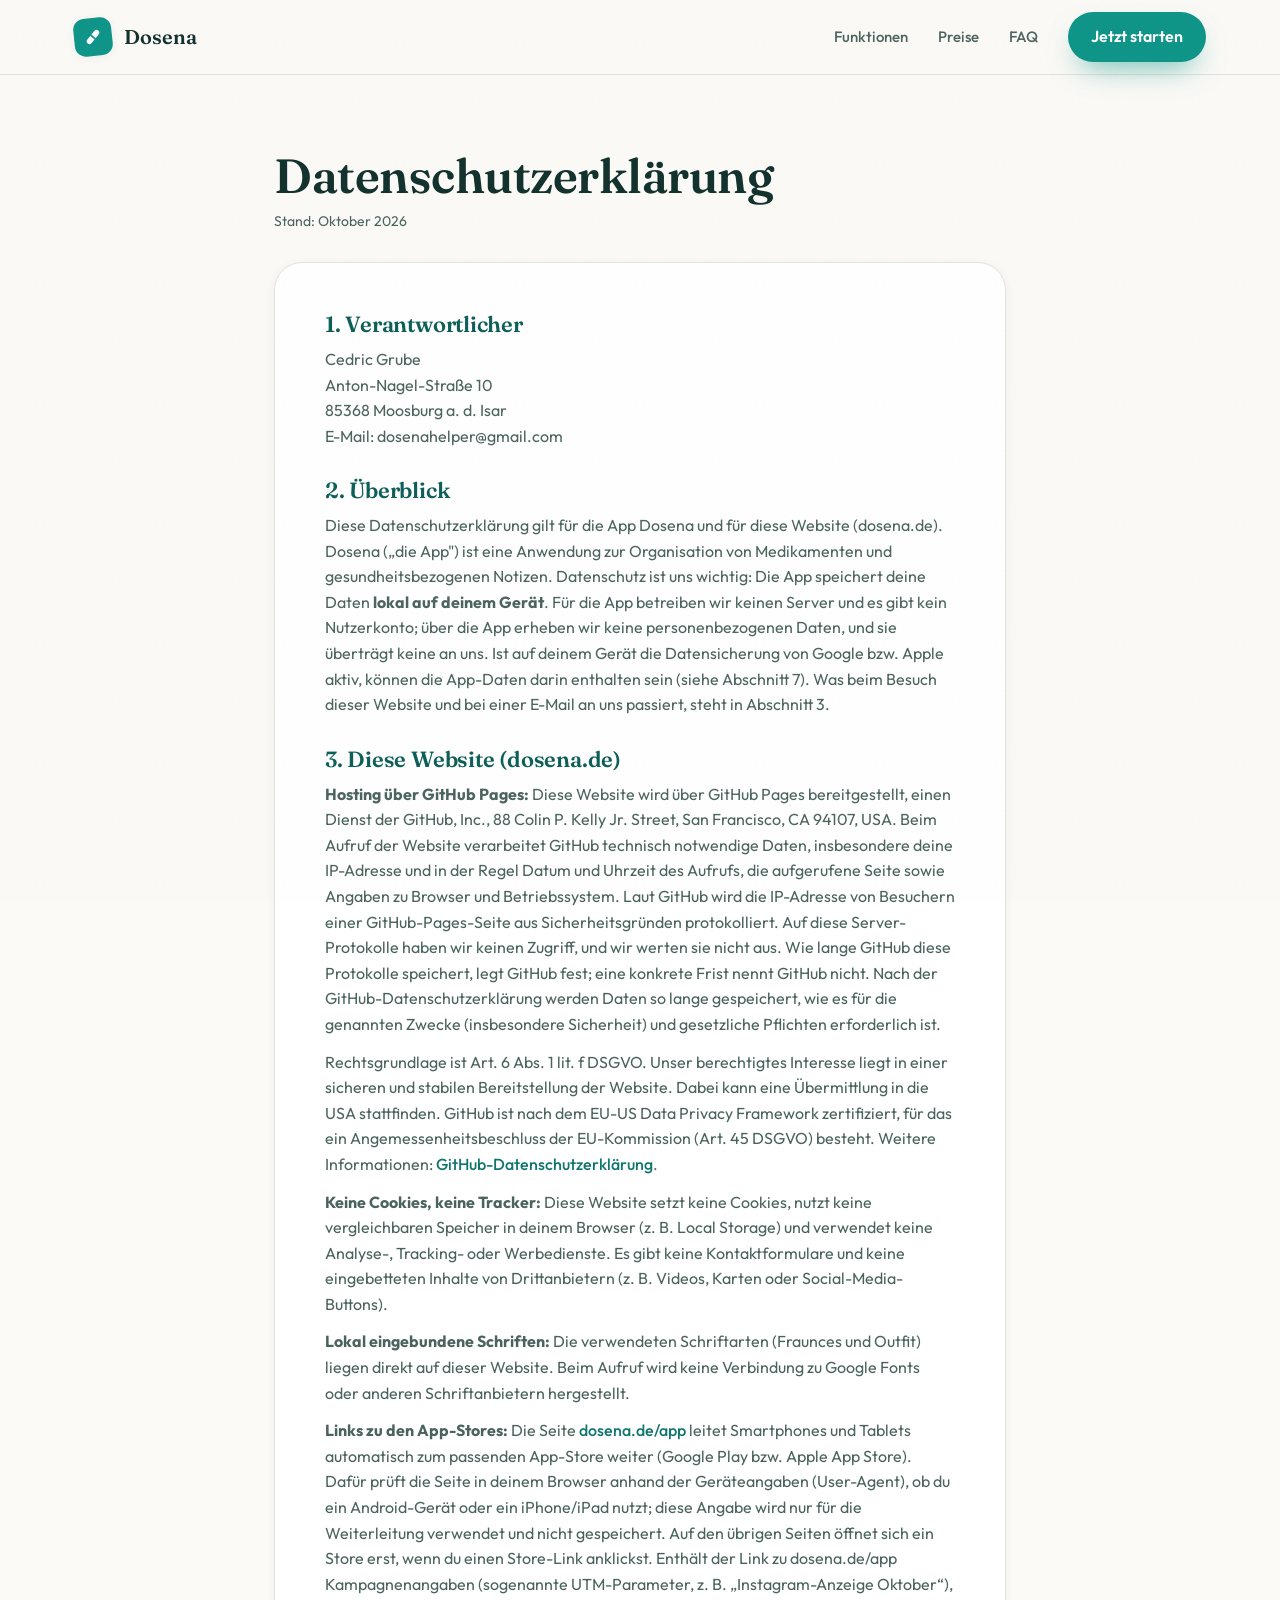
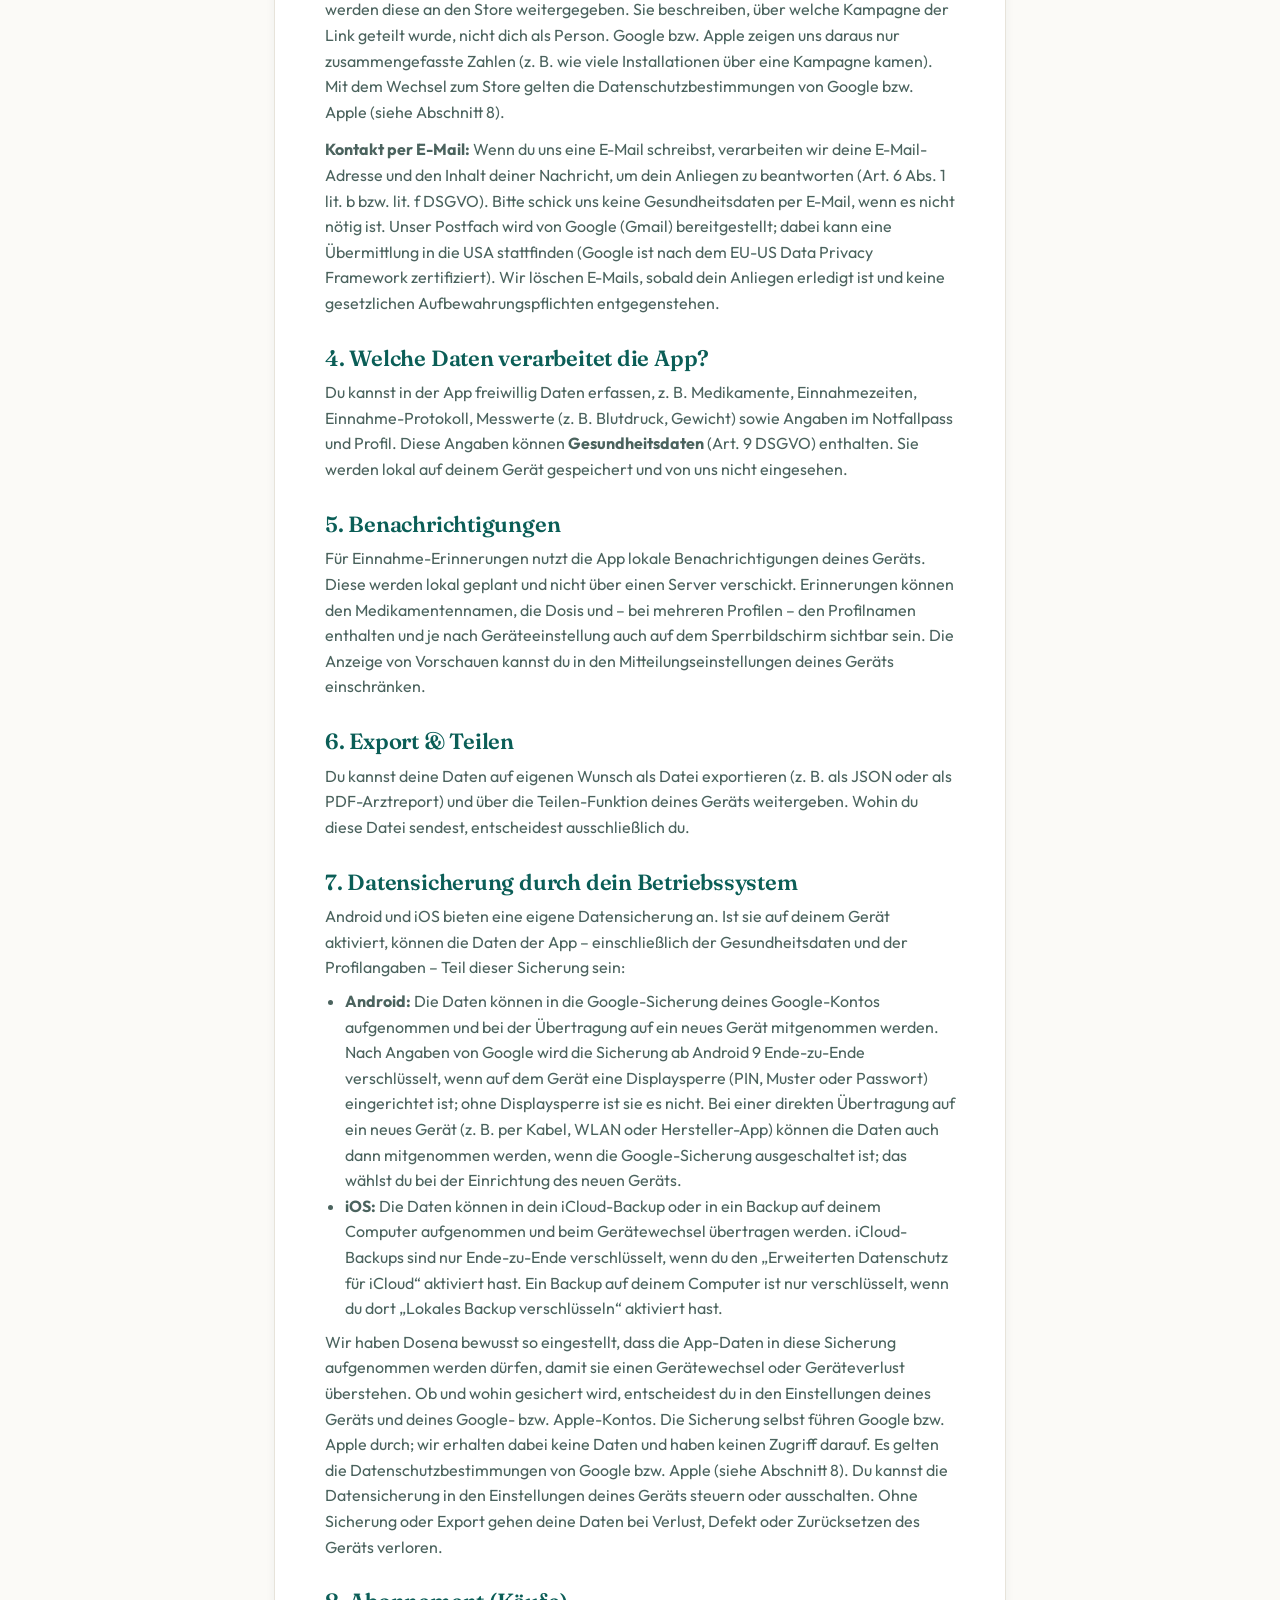
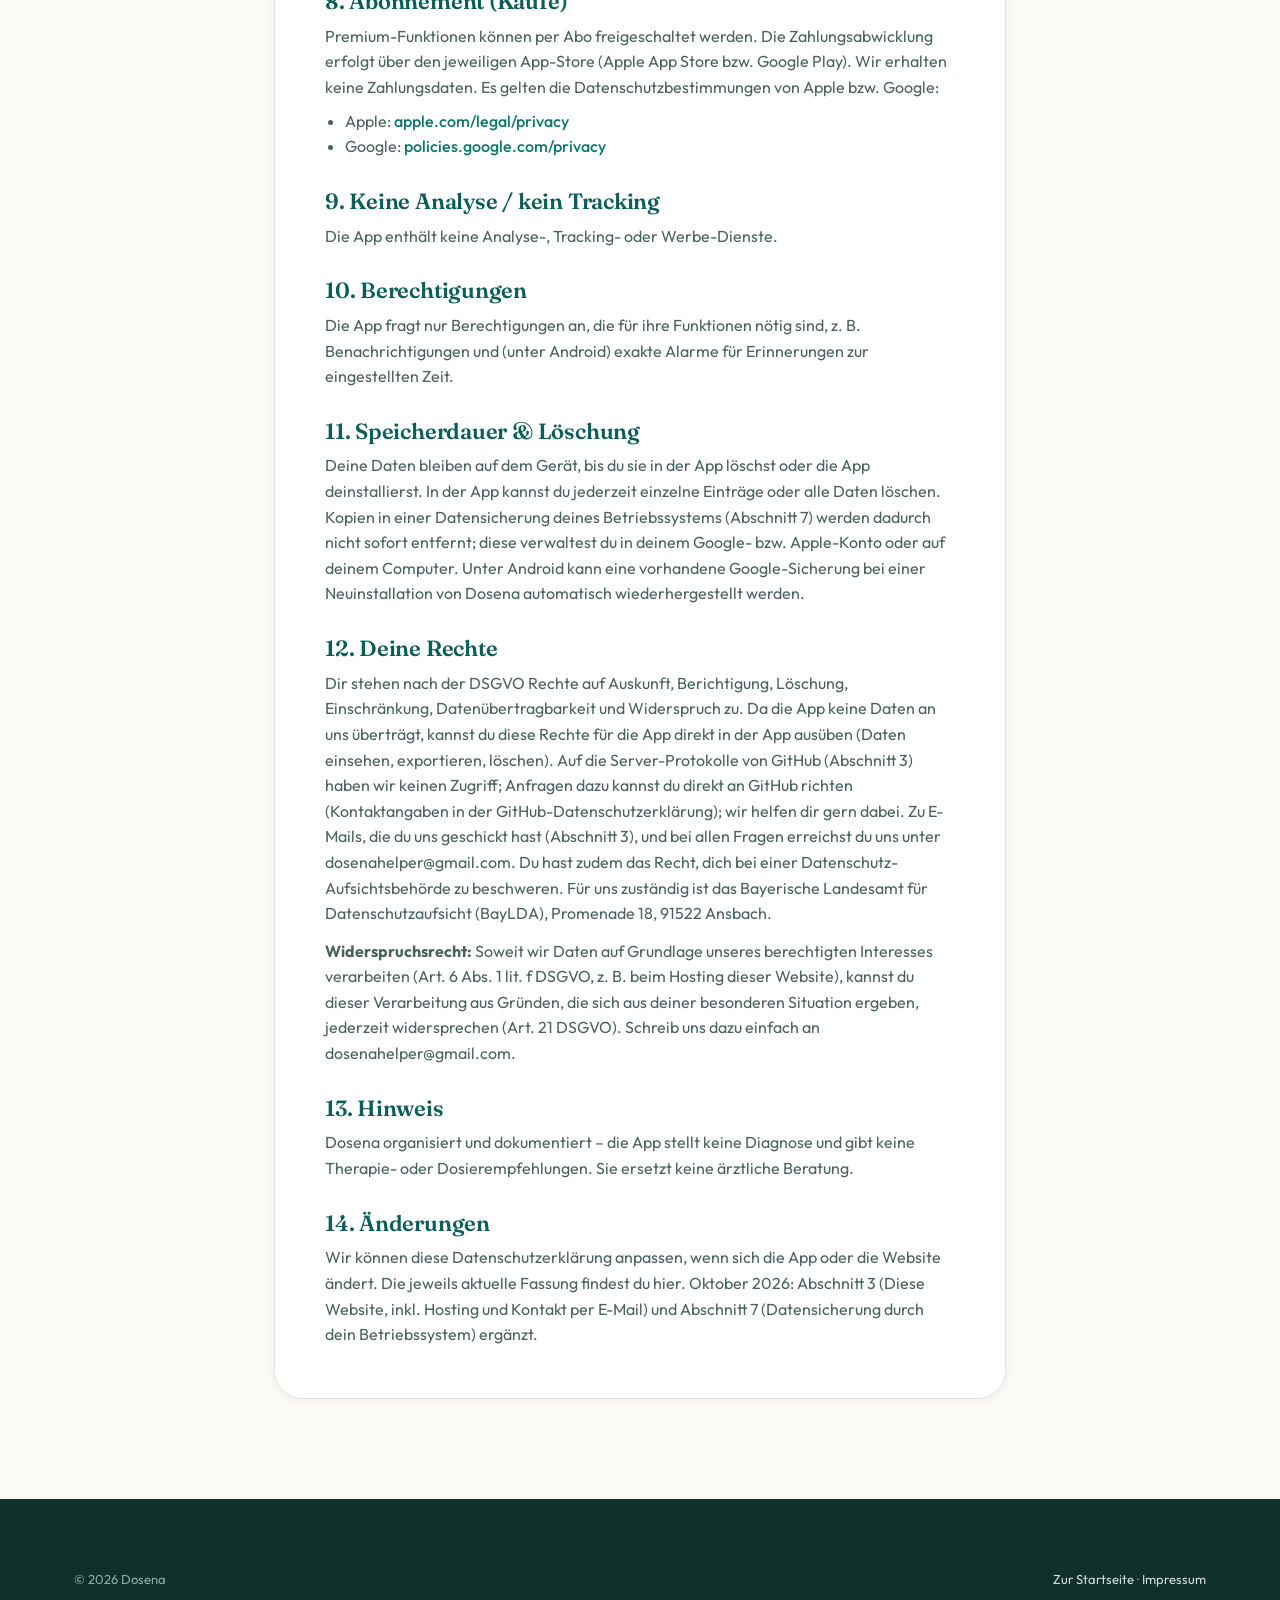
==== commit 121d87e9: "Merge main (PR #2) in docs/backup-offenlegung Konfliktlösung aus fbe4933 übernommen: Abschnitt 3 Web" ====
--- a/datenschutz.html
+++ b/datenschutz.html
@@ -34,18 +34,18 @@
       <p>Cedric Grube<br>Anton-Nagel-Straße 10<br>85368 Moosburg a. d. Isar<br>E-Mail: dosenahelper@gmail.com</p>
 
       <h2>2. Überblick</h2>
-      <p>Diese Datenschutzerklärung gilt für die App Dosena und für diese Website (dosena.de). Dosena („die App") ist eine Anwendung zur Organisation von Medikamenten und gesundheitsbezogenen Notizen. Datenschutz ist uns wichtig: Die App speichert deine Daten grundsätzlich <strong>lokal auf deinem Gerät</strong>. Die App nutzt keinen Server und kein Nutzerkonto; sie überträgt keine personenbezogenen Daten an uns. Was beim Besuch dieser Website passiert, steht in Abschnitt 3.</p>
+      <p>Diese Datenschutzerklärung gilt für die App Dosena und für diese Website (dosena.de). Dosena („die App") ist eine Anwendung zur Organisation von Medikamenten und gesundheitsbezogenen Notizen. Datenschutz ist uns wichtig: Die App speichert deine Daten <strong>lokal auf deinem Gerät</strong>. Für die App betreiben wir keinen Server und es gibt kein Nutzerkonto; über die App erheben wir keine personenbezogenen Daten, und sie überträgt keine an uns. Ist auf deinem Gerät die Datensicherung von Google bzw. Apple aktiv, können die App-Daten darin enthalten sein (siehe Abschnitt 7). Was beim Besuch dieser Website und bei einer E-Mail an uns passiert, steht in Abschnitt 3.</p>
 
       <h2>3. Diese Website (dosena.de)</h2>
       <p><strong>Hosting über GitHub Pages:</strong> Diese Website wird über GitHub Pages bereitgestellt, einen Dienst der GitHub, Inc., 88 Colin P. Kelly Jr. Street, San Francisco, CA 94107, USA. Beim Aufruf der Website verarbeitet GitHub technisch notwendige Daten, insbesondere deine IP-Adresse und in der Regel Datum und Uhrzeit des Aufrufs, die aufgerufene Seite sowie Angaben zu Browser und Betriebssystem. Laut GitHub wird die IP-Adresse von Besuchern einer GitHub-Pages-Seite aus Sicherheitsgründen protokolliert. Auf diese Server-Protokolle haben wir keinen Zugriff, und wir werten sie nicht aus. Wie lange GitHub diese Protokolle speichert, legt GitHub fest; eine konkrete Frist nennt GitHub nicht. Nach der GitHub-Datenschutzerklärung werden Daten so lange gespeichert, wie es für die genannten Zwecke (insbesondere Sicherheit) und gesetzliche Pflichten erforderlich ist.</p>
       <p>Rechtsgrundlage ist Art. 6 Abs. 1 lit. f DSGVO. Unser berechtigtes Interesse liegt in einer sicheren und stabilen Bereitstellung der Website. Dabei kann eine Übermittlung in die USA stattfinden. GitHub ist nach dem EU-US Data Privacy Framework zertifiziert, für das ein Angemessenheitsbeschluss der EU-Kommission (Art. 45 DSGVO) besteht. Weitere Informationen: <a href="https://docs.github.com/de/site-policy/privacy-policies/github-general-privacy-statement">GitHub-Datenschutzerklärung</a>.</p>
       <p><strong>Keine Cookies, keine Tracker:</strong> Diese Website setzt keine Cookies, nutzt keine vergleichbaren Speicher in deinem Browser (z. B. Local Storage) und verwendet keine Analyse-, Tracking- oder Werbedienste. Es gibt keine Kontaktformulare und keine eingebetteten Inhalte von Drittanbietern (z. B. Videos, Karten oder Social-Media-Buttons).</p>
       <p><strong>Lokal eingebundene Schriften:</strong> Die verwendeten Schriftarten (Fraunces und Outfit) liegen direkt auf dieser Website. Beim Aufruf wird keine Verbindung zu Google Fonts oder anderen Schriftanbietern hergestellt.</p>
-      <p><strong>Links zu den App-Stores:</strong> Die Seite <a href="app/">dosena.de/app</a> leitet Smartphones und Tablets automatisch zum passenden App-Store weiter (Google Play bzw. Apple App Store). Dafür prüft die Seite in deinem Browser anhand der Geräteangaben (User-Agent), ob du ein Android-Gerät oder ein iPhone/iPad nutzt; diese Angabe wird nur für die Weiterleitung verwendet und nicht gespeichert. Auf den übrigen Seiten öffnet sich ein Store erst, wenn du einen Store-Link anklickst. Enthält der Link zu dosena.de/app Kampagnenangaben (sogenannte UTM-Parameter, z. B. „Instagram-Anzeige Oktober“), werden diese an den Store weitergegeben. Sie beschreiben, über welche Kampagne der Link geteilt wurde, nicht dich als Person. Google bzw. Apple zeigen uns daraus nur zusammengefasste Zahlen (z. B. wie viele Installationen über eine Kampagne kamen). Mit dem Wechsel zum Store gelten die Datenschutzbestimmungen von Google bzw. Apple (siehe Abschnitt 7).</p>
+      <p><strong>Links zu den App-Stores:</strong> Die Seite <a href="app/">dosena.de/app</a> leitet Smartphones und Tablets automatisch zum passenden App-Store weiter (Google Play bzw. Apple App Store). Dafür prüft die Seite in deinem Browser anhand der Geräteangaben (User-Agent), ob du ein Android-Gerät oder ein iPhone/iPad nutzt; diese Angabe wird nur für die Weiterleitung verwendet und nicht gespeichert. Auf den übrigen Seiten öffnet sich ein Store erst, wenn du einen Store-Link anklickst. Enthält der Link zu dosena.de/app Kampagnenangaben (sogenannte UTM-Parameter, z. B. „Instagram-Anzeige Oktober“), werden diese an den Store weitergegeben. Sie beschreiben, über welche Kampagne der Link geteilt wurde, nicht dich als Person. Google bzw. Apple zeigen uns daraus nur zusammengefasste Zahlen (z. B. wie viele Installationen über eine Kampagne kamen). Mit dem Wechsel zum Store gelten die Datenschutzbestimmungen von Google bzw. Apple (siehe Abschnitt 8).</p>
       <p><strong>Kontakt per E-Mail:</strong> Wenn du uns eine E-Mail schreibst, verarbeiten wir deine E-Mail-Adresse und den Inhalt deiner Nachricht, um dein Anliegen zu beantworten (Art. 6 Abs. 1 lit. b bzw. lit. f DSGVO). Bitte schick uns keine Gesundheitsdaten per E-Mail, wenn es nicht nötig ist. Unser Postfach wird von Google (Gmail) bereitgestellt; dabei kann eine Übermittlung in die USA stattfinden (Google ist nach dem EU-US Data Privacy Framework zertifiziert). Wir löschen E-Mails, sobald dein Anliegen erledigt ist und keine gesetzlichen Aufbewahrungspflichten entgegenstehen.</p>
 
       <h2>4. Welche Daten verarbeitet die App?</h2>
-      <p>Du kannst in der App freiwillig Daten erfassen, z. B. Medikamente, Einnahmezeiten, Einnahme-Protokoll, Messwerte (z. B. Blutdruck, Gewicht) sowie Angaben im Notfallpass und Profil. Diese Angaben können <strong>Gesundheitsdaten</strong> (Art. 9 DSGVO) enthalten. Sie werden ausschließlich lokal auf deinem Gerät gespeichert und von uns nicht eingesehen.</p>
+      <p>Du kannst in der App freiwillig Daten erfassen, z. B. Medikamente, Einnahmezeiten, Einnahme-Protokoll, Messwerte (z. B. Blutdruck, Gewicht) sowie Angaben im Notfallpass und Profil. Diese Angaben können <strong>Gesundheitsdaten</strong> (Art. 9 DSGVO) enthalten. Sie werden lokal auf deinem Gerät gespeichert und von uns nicht eingesehen.</p>
 
       <h2>5. Benachrichtigungen</h2>
       <p>Für Einnahme-Erinnerungen nutzt die App lokale Benachrichtigungen deines Geräts. Diese werden lokal geplant und nicht über einen Server verschickt. Erinnerungen können den Medikamentennamen, die Dosis und – bei mehreren Profilen – den Profilnamen enthalten und je nach Geräteeinstellung auch auf dem Sperrbildschirm sichtbar sein. Die Anzeige von Vorschauen kannst du in den Mitteilungseinstellungen deines Geräts einschränken.</p>
@@ -53,31 +53,39 @@
       <h2>6. Export &amp; Teilen</h2>
       <p>Du kannst deine Daten auf eigenen Wunsch als Datei exportieren (z. B. als JSON oder als PDF-Arztreport) und über die Teilen-Funktion deines Geräts weitergeben. Wohin du diese Datei sendest, entscheidest ausschließlich du.</p>
 
-      <h2>7. Abonnement (Käufe)</h2>
+      <h2>7. Datensicherung durch dein Betriebssystem</h2>
+      <p>Android und iOS bieten eine eigene Datensicherung an. Ist sie auf deinem Gerät aktiviert, können die Daten der App – einschließlich der Gesundheitsdaten und der Profilangaben – Teil dieser Sicherung sein:</p>
+      <ul>
+        <li><strong>Android:</strong> Die Daten können in die Google-Sicherung deines Google-Kontos aufgenommen und bei der Übertragung auf ein neues Gerät mitgenommen werden. Nach Angaben von Google wird die Sicherung ab Android 9 Ende-zu-Ende verschlüsselt, wenn auf dem Gerät eine Displaysperre (PIN, Muster oder Passwort) eingerichtet ist; ohne Displaysperre ist sie es nicht. Bei einer direkten Übertragung auf ein neues Gerät (z. B. per Kabel, WLAN oder Hersteller-App) können die Daten auch dann mitgenommen werden, wenn die Google-Sicherung ausgeschaltet ist; das wählst du bei der Einrichtung des neuen Geräts.</li>
+        <li><strong>iOS:</strong> Die Daten können in dein iCloud-Backup oder in ein Backup auf deinem Computer aufgenommen und beim Gerätewechsel übertragen werden. iCloud-Backups sind nur Ende-zu-Ende verschlüsselt, wenn du den „Erweiterten Datenschutz für iCloud“ aktiviert hast. Ein Backup auf deinem Computer ist nur verschlüsselt, wenn du dort „Lokales Backup verschlüsseln“ aktiviert hast.</li>
+      </ul>
+      <p>Wir haben Dosena bewusst so eingestellt, dass die App-Daten in diese Sicherung aufgenommen werden dürfen, damit sie einen Gerätewechsel oder Geräteverlust überstehen. Ob und wohin gesichert wird, entscheidest du in den Einstellungen deines Geräts und deines Google- bzw. Apple-Kontos. Die Sicherung selbst führen Google bzw. Apple durch; wir erhalten dabei keine Daten und haben keinen Zugriff darauf. Es gelten die Datenschutzbestimmungen von Google bzw. Apple (siehe Abschnitt 8). Du kannst die Datensicherung in den Einstellungen deines Geräts steuern oder ausschalten. Ohne Sicherung oder Export gehen deine Daten bei Verlust, Defekt oder Zurücksetzen des Geräts verloren.</p>
+
+      <h2>8. Abonnement (Käufe)</h2>
       <p>Premium-Funktionen können per Abo freigeschaltet werden. Die Zahlungsabwicklung erfolgt über den jeweiligen App-Store (Apple App Store bzw. Google Play). Wir erhalten keine Zahlungsdaten. Es gelten die Datenschutzbestimmungen von Apple bzw. Google:</p>
       <ul>
         <li>Apple: <a href="https://www.apple.com/legal/privacy/">apple.com/legal/privacy</a></li>
         <li>Google: <a href="https://policies.google.com/privacy">policies.google.com/privacy</a></li>
       </ul>
 
-      <h2>8. Keine Analyse / kein Tracking</h2>
+      <h2>9. Keine Analyse / kein Tracking</h2>
       <p>Die App enthält keine Analyse-, Tracking- oder Werbe-Dienste.</p>
 
-      <h2>9. Berechtigungen</h2>
+      <h2>10. Berechtigungen</h2>
       <p>Die App fragt nur Berechtigungen an, die für ihre Funktionen nötig sind, z. B. Benachrichtigungen und (unter Android) exakte Alarme für Erinnerungen zur eingestellten Zeit.</p>
 
-      <h2>10. Speicherdauer &amp; Löschung</h2>
-      <p>Deine Daten bleiben auf dem Gerät, bis du sie in der App löschst oder die App deinstallierst. In der App kannst du jederzeit einzelne Einträge oder alle Daten löschen.</p>
+      <h2>11. Speicherdauer &amp; Löschung</h2>
+      <p>Deine Daten bleiben auf dem Gerät, bis du sie in der App löschst oder die App deinstallierst. In der App kannst du jederzeit einzelne Einträge oder alle Daten löschen. Kopien in einer Datensicherung deines Betriebssystems (Abschnitt 7) werden dadurch nicht sofort entfernt; diese verwaltest du in deinem Google- bzw. Apple-Konto oder auf deinem Computer. Unter Android kann eine vorhandene Google-Sicherung bei einer Neuinstallation von Dosena automatisch wiederhergestellt werden.</p>
 
-      <h2>11. Deine Rechte</h2>
-      <p>Dir stehen nach der DSGVO Rechte auf Auskunft, Berichtigung, Löschung, Einschränkung, Datenübertragbarkeit und Widerspruch zu. Da die App keine Daten an uns überträgt, kannst du diese Rechte für die App direkt in der App ausüben (Daten einsehen, exportieren, löschen). Auf die Server-Protokolle von GitHub (Abschnitt 3) haben wir keinen Zugriff; Anfragen dazu kannst du direkt an GitHub richten (Kontaktangaben in der GitHub-Datenschutzerklärung); wir helfen dir gern dabei. Bei Fragen erreichst du uns unter dosenahelper@gmail.com. Du hast zudem das Recht, dich bei einer Datenschutz-Aufsichtsbehörde zu beschweren. Für uns zuständig ist das Bayerische Landesamt für Datenschutzaufsicht (BayLDA), Promenade 18, 91522 Ansbach.</p>
+      <h2>12. Deine Rechte</h2>
+      <p>Dir stehen nach der DSGVO Rechte auf Auskunft, Berichtigung, Löschung, Einschränkung, Datenübertragbarkeit und Widerspruch zu. Da die App keine Daten an uns überträgt, kannst du diese Rechte für die App direkt in der App ausüben (Daten einsehen, exportieren, löschen). Auf die Server-Protokolle von GitHub (Abschnitt 3) haben wir keinen Zugriff; Anfragen dazu kannst du direkt an GitHub richten (Kontaktangaben in der GitHub-Datenschutzerklärung); wir helfen dir gern dabei. Zu E-Mails, die du uns geschickt hast (Abschnitt 3), und bei allen Fragen erreichst du uns unter dosenahelper@gmail.com. Du hast zudem das Recht, dich bei einer Datenschutz-Aufsichtsbehörde zu beschweren. Für uns zuständig ist das Bayerische Landesamt für Datenschutzaufsicht (BayLDA), Promenade 18, 91522 Ansbach.</p>
       <p><strong>Widerspruchsrecht:</strong> Soweit wir Daten auf Grundlage unseres berechtigten Interesses verarbeiten (Art. 6 Abs. 1 lit. f DSGVO, z. B. beim Hosting dieser Website), kannst du dieser Verarbeitung aus Gründen, die sich aus deiner besonderen Situation ergeben, jederzeit widersprechen (Art. 21 DSGVO). Schreib uns dazu einfach an dosenahelper@gmail.com.</p>
 
-      <h2>12. Hinweis</h2>
+      <h2>13. Hinweis</h2>
       <p>Dosena organisiert und dokumentiert – die App stellt keine Diagnose und gibt keine Therapie- oder Dosierempfehlungen. Sie ersetzt keine ärztliche Beratung.</p>
 
-      <h2>13. Änderungen</h2>
-      <p>Wir können diese Datenschutzerklärung anpassen, wenn sich die App oder die Website ändert. Die jeweils aktuelle Fassung findest du hier.</p>
+      <h2>14. Änderungen</h2>
+      <p>Wir können diese Datenschutzerklärung anpassen, wenn sich die App oder die Website ändert. Die jeweils aktuelle Fassung findest du hier. Oktober 2026: Abschnitt 3 (Diese Website, inkl. Hosting und Kontakt per E-Mail) und Abschnitt 7 (Datensicherung durch dein Betriebssystem) ergänzt.</p>
     </div>
   </div>
 </main>
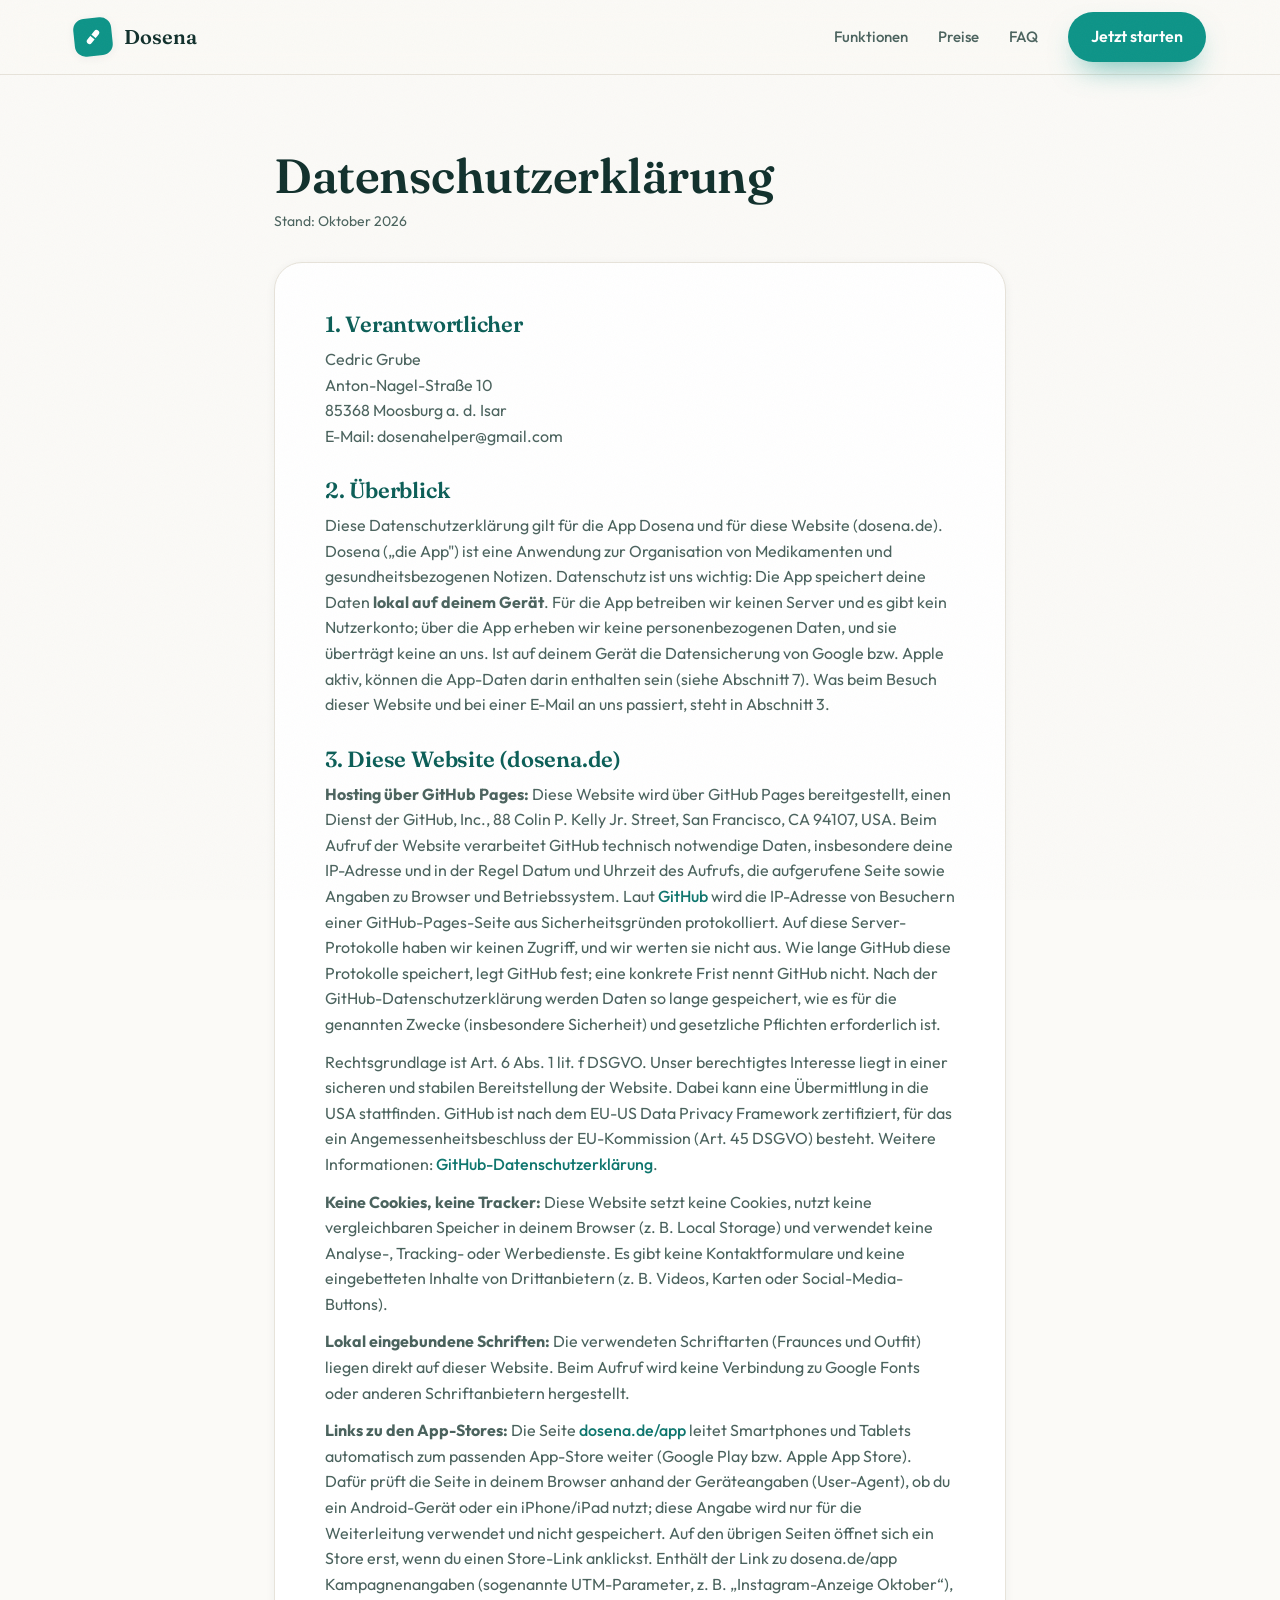
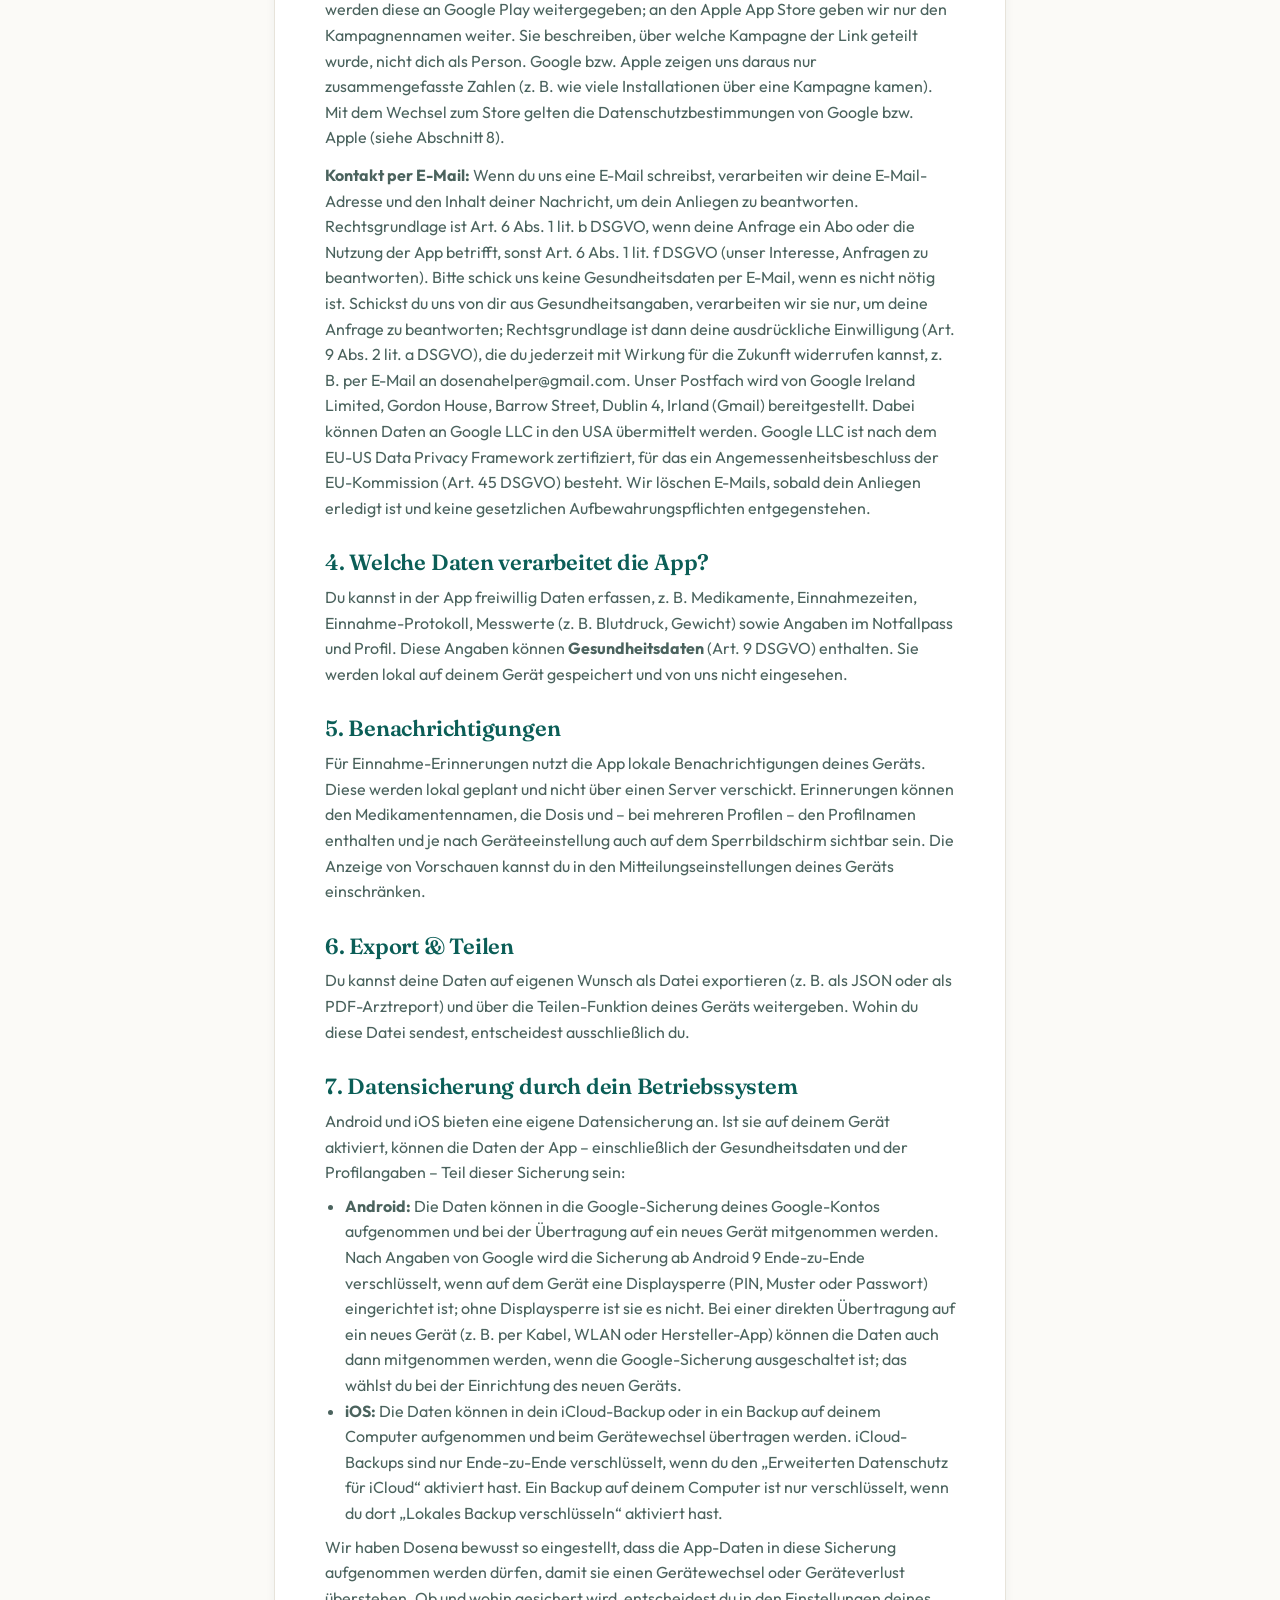
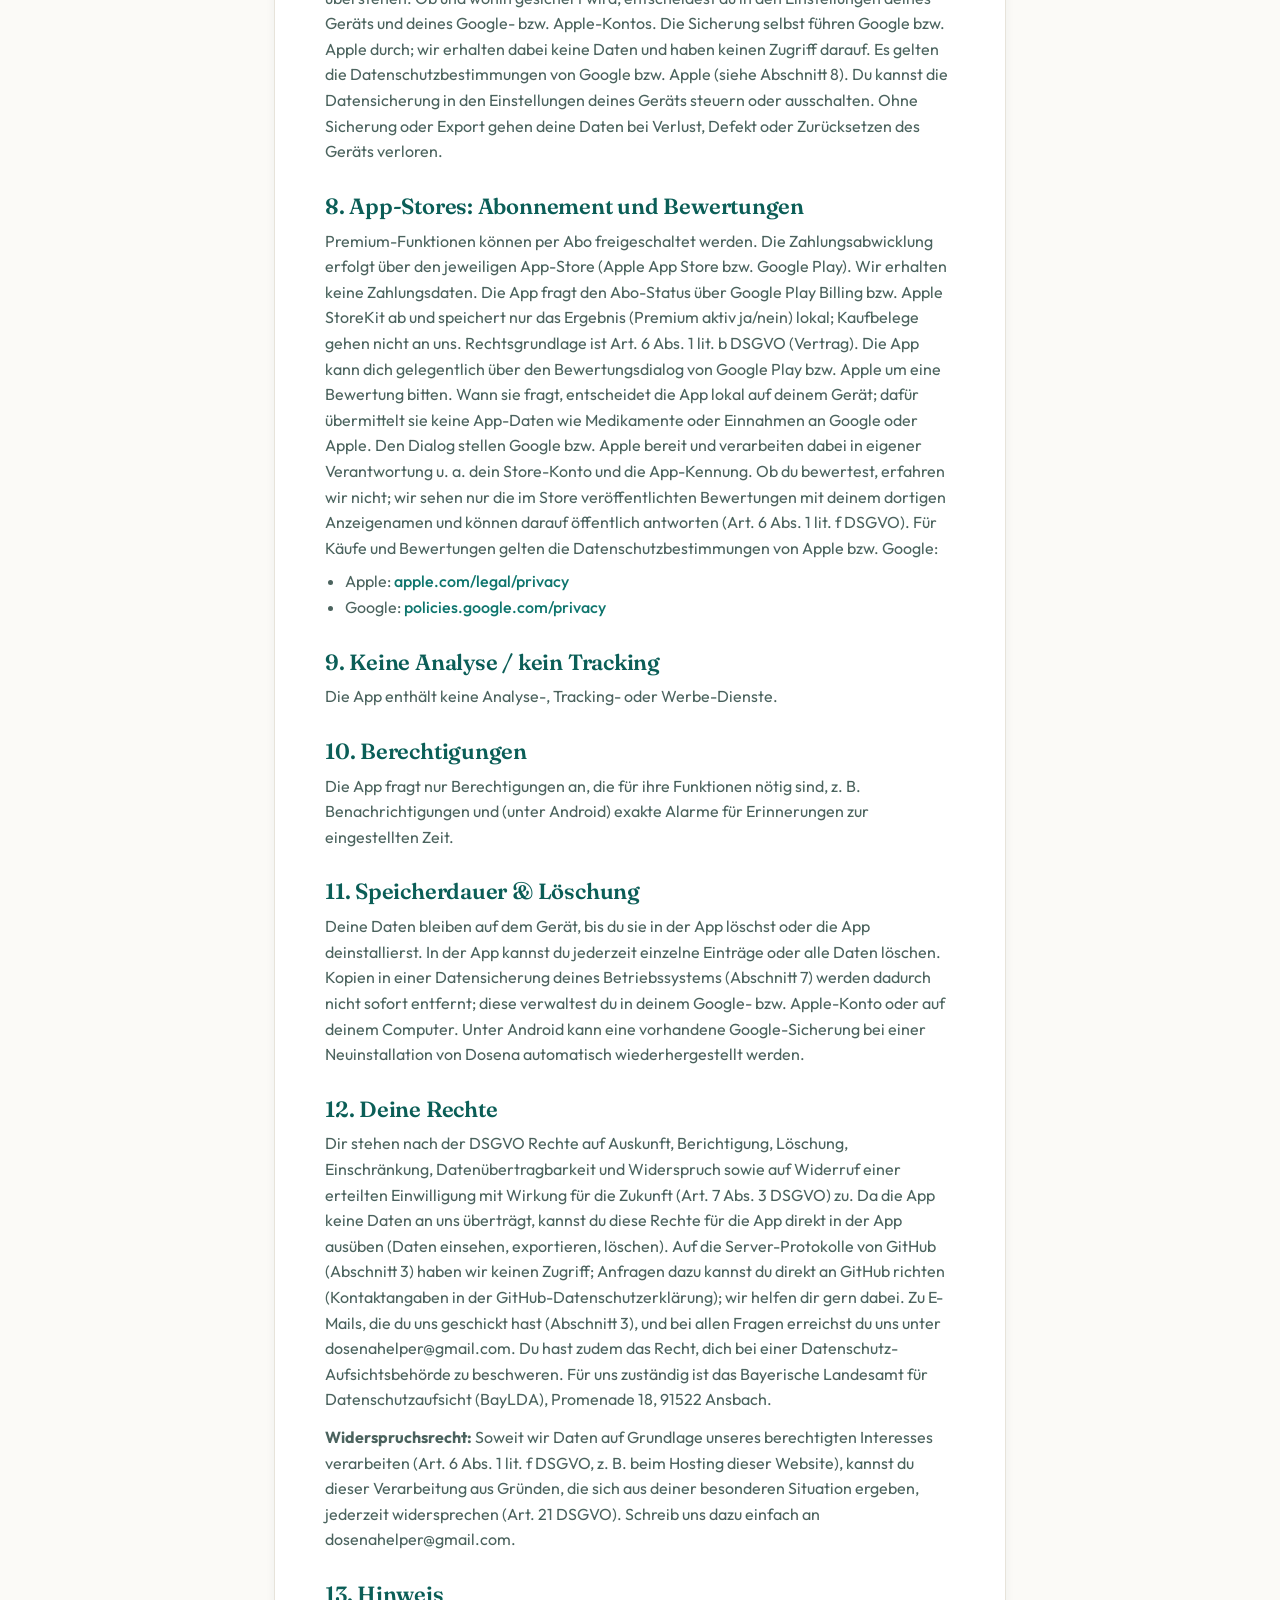
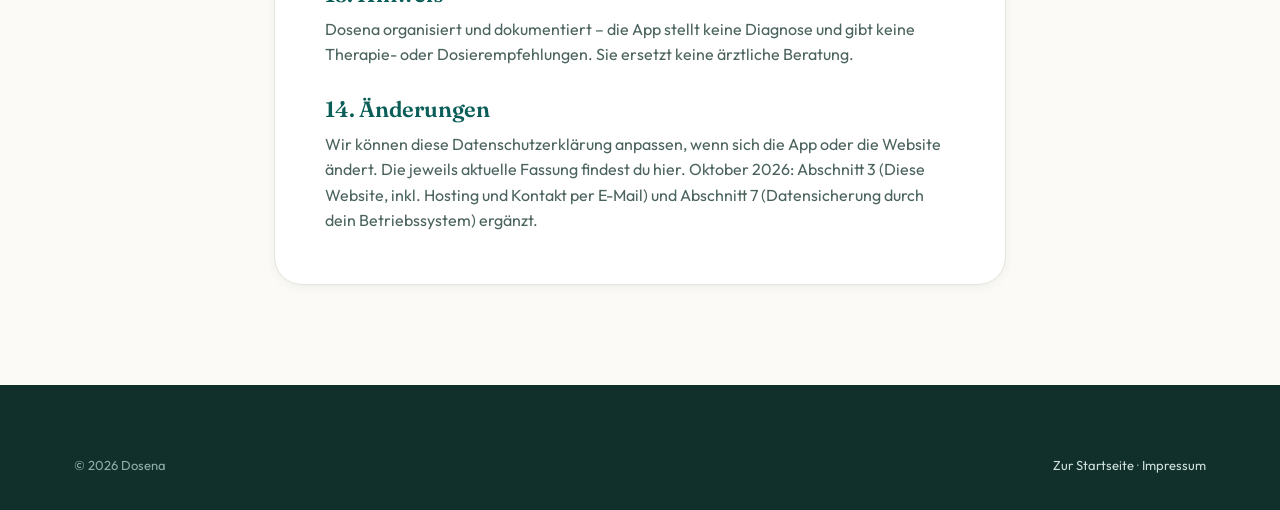
==== commit fa44a649: "Merge pull request #5 from cgrube2006-coder/docs/datenschutz-hosting-kontakt Datenschutz: Hosting un" ====
--- a/datenschutz.html
+++ b/datenschutz.html
@@ -37,12 +37,12 @@
       <p>Diese Datenschutzerklärung gilt für die App Dosena und für diese Website (dosena.de). Dosena („die App") ist eine Anwendung zur Organisation von Medikamenten und gesundheitsbezogenen Notizen. Datenschutz ist uns wichtig: Die App speichert deine Daten <strong>lokal auf deinem Gerät</strong>. Für die App betreiben wir keinen Server und es gibt kein Nutzerkonto; über die App erheben wir keine personenbezogenen Daten, und sie überträgt keine an uns. Ist auf deinem Gerät die Datensicherung von Google bzw. Apple aktiv, können die App-Daten darin enthalten sein (siehe Abschnitt 7). Was beim Besuch dieser Website und bei einer E-Mail an uns passiert, steht in Abschnitt 3.</p>
 
       <h2>3. Diese Website (dosena.de)</h2>
-      <p><strong>Hosting über GitHub Pages:</strong> Diese Website wird über GitHub Pages bereitgestellt, einen Dienst der GitHub, Inc., 88 Colin P. Kelly Jr. Street, San Francisco, CA 94107, USA. Beim Aufruf der Website verarbeitet GitHub technisch notwendige Daten, insbesondere deine IP-Adresse und in der Regel Datum und Uhrzeit des Aufrufs, die aufgerufene Seite sowie Angaben zu Browser und Betriebssystem. Laut GitHub wird die IP-Adresse von Besuchern einer GitHub-Pages-Seite aus Sicherheitsgründen protokolliert. Auf diese Server-Protokolle haben wir keinen Zugriff, und wir werten sie nicht aus. Wie lange GitHub diese Protokolle speichert, legt GitHub fest; eine konkrete Frist nennt GitHub nicht. Nach der GitHub-Datenschutzerklärung werden Daten so lange gespeichert, wie es für die genannten Zwecke (insbesondere Sicherheit) und gesetzliche Pflichten erforderlich ist.</p>
+      <p><strong>Hosting über GitHub Pages:</strong> Diese Website wird über GitHub Pages bereitgestellt, einen Dienst der GitHub, Inc., 88 Colin P. Kelly Jr. Street, San Francisco, CA 94107, USA. Beim Aufruf der Website verarbeitet GitHub technisch notwendige Daten, insbesondere deine IP-Adresse und in der Regel Datum und Uhrzeit des Aufrufs, die aufgerufene Seite sowie Angaben zu Browser und Betriebssystem. Laut <a href="https://docs.github.com/de/pages/getting-started-with-github-pages/what-is-github-pages">GitHub</a> wird die IP-Adresse von Besuchern einer GitHub-Pages-Seite aus Sicherheitsgründen protokolliert. Auf diese Server-Protokolle haben wir keinen Zugriff, und wir werten sie nicht aus. Wie lange GitHub diese Protokolle speichert, legt GitHub fest; eine konkrete Frist nennt GitHub nicht. Nach der GitHub-Datenschutzerklärung werden Daten so lange gespeichert, wie es für die genannten Zwecke (insbesondere Sicherheit) und gesetzliche Pflichten erforderlich ist.</p>
       <p>Rechtsgrundlage ist Art. 6 Abs. 1 lit. f DSGVO. Unser berechtigtes Interesse liegt in einer sicheren und stabilen Bereitstellung der Website. Dabei kann eine Übermittlung in die USA stattfinden. GitHub ist nach dem EU-US Data Privacy Framework zertifiziert, für das ein Angemessenheitsbeschluss der EU-Kommission (Art. 45 DSGVO) besteht. Weitere Informationen: <a href="https://docs.github.com/de/site-policy/privacy-policies/github-general-privacy-statement">GitHub-Datenschutzerklärung</a>.</p>
       <p><strong>Keine Cookies, keine Tracker:</strong> Diese Website setzt keine Cookies, nutzt keine vergleichbaren Speicher in deinem Browser (z. B. Local Storage) und verwendet keine Analyse-, Tracking- oder Werbedienste. Es gibt keine Kontaktformulare und keine eingebetteten Inhalte von Drittanbietern (z. B. Videos, Karten oder Social-Media-Buttons).</p>
       <p><strong>Lokal eingebundene Schriften:</strong> Die verwendeten Schriftarten (Fraunces und Outfit) liegen direkt auf dieser Website. Beim Aufruf wird keine Verbindung zu Google Fonts oder anderen Schriftanbietern hergestellt.</p>
-      <p><strong>Links zu den App-Stores:</strong> Die Seite <a href="app/">dosena.de/app</a> leitet Smartphones und Tablets automatisch zum passenden App-Store weiter (Google Play bzw. Apple App Store). Dafür prüft die Seite in deinem Browser anhand der Geräteangaben (User-Agent), ob du ein Android-Gerät oder ein iPhone/iPad nutzt; diese Angabe wird nur für die Weiterleitung verwendet und nicht gespeichert. Auf den übrigen Seiten öffnet sich ein Store erst, wenn du einen Store-Link anklickst. Enthält der Link zu dosena.de/app Kampagnenangaben (sogenannte UTM-Parameter, z. B. „Instagram-Anzeige Oktober“), werden diese an den Store weitergegeben. Sie beschreiben, über welche Kampagne der Link geteilt wurde, nicht dich als Person. Google bzw. Apple zeigen uns daraus nur zusammengefasste Zahlen (z. B. wie viele Installationen über eine Kampagne kamen). Mit dem Wechsel zum Store gelten die Datenschutzbestimmungen von Google bzw. Apple (siehe Abschnitt 8).</p>
-      <p><strong>Kontakt per E-Mail:</strong> Wenn du uns eine E-Mail schreibst, verarbeiten wir deine E-Mail-Adresse und den Inhalt deiner Nachricht, um dein Anliegen zu beantworten (Art. 6 Abs. 1 lit. b bzw. lit. f DSGVO). Bitte schick uns keine Gesundheitsdaten per E-Mail, wenn es nicht nötig ist. Unser Postfach wird von Google (Gmail) bereitgestellt; dabei kann eine Übermittlung in die USA stattfinden (Google ist nach dem EU-US Data Privacy Framework zertifiziert). Wir löschen E-Mails, sobald dein Anliegen erledigt ist und keine gesetzlichen Aufbewahrungspflichten entgegenstehen.</p>
+      <p><strong>Links zu den App-Stores:</strong> Die Seite <a href="app/">dosena.de/app</a> leitet Smartphones und Tablets automatisch zum passenden App-Store weiter (Google Play bzw. Apple App Store). Dafür prüft die Seite in deinem Browser anhand der Geräteangaben (User-Agent), ob du ein Android-Gerät oder ein iPhone/iPad nutzt; diese Angabe wird nur für die Weiterleitung verwendet und nicht gespeichert. Auf den übrigen Seiten öffnet sich ein Store erst, wenn du einen Store-Link anklickst. Enthält der Link zu dosena.de/app Kampagnenangaben (sogenannte UTM-Parameter, z. B. „Instagram-Anzeige Oktober“), werden diese an Google Play weitergegeben; an den Apple App Store geben wir nur den Kampagnennamen weiter. Sie beschreiben, über welche Kampagne der Link geteilt wurde, nicht dich als Person. Google bzw. Apple zeigen uns daraus nur zusammengefasste Zahlen (z. B. wie viele Installationen über eine Kampagne kamen). Mit dem Wechsel zum Store gelten die Datenschutzbestimmungen von Google bzw. Apple (siehe Abschnitt 8).</p>
+      <p><strong>Kontakt per E-Mail:</strong> Wenn du uns eine E-Mail schreibst, verarbeiten wir deine E-Mail-Adresse und den Inhalt deiner Nachricht, um dein Anliegen zu beantworten. Rechtsgrundlage ist Art. 6 Abs. 1 lit. b DSGVO, wenn deine Anfrage ein Abo oder die Nutzung der App betrifft, sonst Art. 6 Abs. 1 lit. f DSGVO (unser Interesse, Anfragen zu beantworten). Bitte schick uns keine Gesundheitsdaten per E-Mail, wenn es nicht nötig ist. Schickst du uns von dir aus Gesundheitsangaben, verarbeiten wir sie nur, um deine Anfrage zu beantworten; Rechtsgrundlage ist dann deine ausdrückliche Einwilligung (Art. 9 Abs. 2 lit. a DSGVO), die du jederzeit mit Wirkung für die Zukunft widerrufen kannst, z. B. per E-Mail an dosenahelper@gmail.com. Unser Postfach wird von Google Ireland Limited, Gordon House, Barrow Street, Dublin 4, Irland (Gmail) bereitgestellt. Dabei können Daten an Google LLC in den USA übermittelt werden. Google LLC ist nach dem EU-US Data Privacy Framework zertifiziert, für das ein Angemessenheitsbeschluss der EU-Kommission (Art. 45 DSGVO) besteht. Wir löschen E-Mails, sobald dein Anliegen erledigt ist und keine gesetzlichen Aufbewahrungspflichten entgegenstehen.</p>
 
       <h2>4. Welche Daten verarbeitet die App?</h2>
       <p>Du kannst in der App freiwillig Daten erfassen, z. B. Medikamente, Einnahmezeiten, Einnahme-Protokoll, Messwerte (z. B. Blutdruck, Gewicht) sowie Angaben im Notfallpass und Profil. Diese Angaben können <strong>Gesundheitsdaten</strong> (Art. 9 DSGVO) enthalten. Sie werden lokal auf deinem Gerät gespeichert und von uns nicht eingesehen.</p>
@@ -61,8 +61,8 @@
       </ul>
       <p>Wir haben Dosena bewusst so eingestellt, dass die App-Daten in diese Sicherung aufgenommen werden dürfen, damit sie einen Gerätewechsel oder Geräteverlust überstehen. Ob und wohin gesichert wird, entscheidest du in den Einstellungen deines Geräts und deines Google- bzw. Apple-Kontos. Die Sicherung selbst führen Google bzw. Apple durch; wir erhalten dabei keine Daten und haben keinen Zugriff darauf. Es gelten die Datenschutzbestimmungen von Google bzw. Apple (siehe Abschnitt 8). Du kannst die Datensicherung in den Einstellungen deines Geräts steuern oder ausschalten. Ohne Sicherung oder Export gehen deine Daten bei Verlust, Defekt oder Zurücksetzen des Geräts verloren.</p>
 
-      <h2>8. Abonnement (Käufe)</h2>
-      <p>Premium-Funktionen können per Abo freigeschaltet werden. Die Zahlungsabwicklung erfolgt über den jeweiligen App-Store (Apple App Store bzw. Google Play). Wir erhalten keine Zahlungsdaten. Es gelten die Datenschutzbestimmungen von Apple bzw. Google:</p>
+      <h2>8. App-Stores: Abonnement und Bewertungen</h2>
+      <p>Premium-Funktionen können per Abo freigeschaltet werden. Die Zahlungsabwicklung erfolgt über den jeweiligen App-Store (Apple App Store bzw. Google Play). Wir erhalten keine Zahlungsdaten. Die App fragt den Abo-Status über Google Play Billing bzw. Apple StoreKit ab und speichert nur das Ergebnis (Premium aktiv ja/nein) lokal; Kaufbelege gehen nicht an uns. Rechtsgrundlage ist Art. 6 Abs. 1 lit. b DSGVO (Vertrag). Die App kann dich gelegentlich über den Bewertungsdialog von Google Play bzw. Apple um eine Bewertung bitten. Wann sie fragt, entscheidet die App lokal auf deinem Gerät; dafür übermittelt sie keine App-Daten wie Medikamente oder Einnahmen an Google oder Apple. Den Dialog stellen Google bzw. Apple bereit und verarbeiten dabei in eigener Verantwortung u. a. dein Store-Konto und die App-Kennung. Ob du bewertest, erfahren wir nicht; wir sehen nur die im Store veröffentlichten Bewertungen mit deinem dortigen Anzeigenamen und können darauf öffentlich antworten (Art. 6 Abs. 1 lit. f DSGVO). Für Käufe und Bewertungen gelten die Datenschutzbestimmungen von Apple bzw. Google:</p>
       <ul>
         <li>Apple: <a href="https://www.apple.com/legal/privacy/">apple.com/legal/privacy</a></li>
         <li>Google: <a href="https://policies.google.com/privacy">policies.google.com/privacy</a></li>
@@ -78,7 +78,7 @@
       <p>Deine Daten bleiben auf dem Gerät, bis du sie in der App löschst oder die App deinstallierst. In der App kannst du jederzeit einzelne Einträge oder alle Daten löschen. Kopien in einer Datensicherung deines Betriebssystems (Abschnitt 7) werden dadurch nicht sofort entfernt; diese verwaltest du in deinem Google- bzw. Apple-Konto oder auf deinem Computer. Unter Android kann eine vorhandene Google-Sicherung bei einer Neuinstallation von Dosena automatisch wiederhergestellt werden.</p>
 
       <h2>12. Deine Rechte</h2>
-      <p>Dir stehen nach der DSGVO Rechte auf Auskunft, Berichtigung, Löschung, Einschränkung, Datenübertragbarkeit und Widerspruch zu. Da die App keine Daten an uns überträgt, kannst du diese Rechte für die App direkt in der App ausüben (Daten einsehen, exportieren, löschen). Auf die Server-Protokolle von GitHub (Abschnitt 3) haben wir keinen Zugriff; Anfragen dazu kannst du direkt an GitHub richten (Kontaktangaben in der GitHub-Datenschutzerklärung); wir helfen dir gern dabei. Zu E-Mails, die du uns geschickt hast (Abschnitt 3), und bei allen Fragen erreichst du uns unter dosenahelper@gmail.com. Du hast zudem das Recht, dich bei einer Datenschutz-Aufsichtsbehörde zu beschweren. Für uns zuständig ist das Bayerische Landesamt für Datenschutzaufsicht (BayLDA), Promenade 18, 91522 Ansbach.</p>
+      <p>Dir stehen nach der DSGVO Rechte auf Auskunft, Berichtigung, Löschung, Einschränkung, Datenübertragbarkeit und Widerspruch sowie auf Widerruf einer erteilten Einwilligung mit Wirkung für die Zukunft (Art. 7 Abs. 3 DSGVO) zu. Da die App keine Daten an uns überträgt, kannst du diese Rechte für die App direkt in der App ausüben (Daten einsehen, exportieren, löschen). Auf die Server-Protokolle von GitHub (Abschnitt 3) haben wir keinen Zugriff; Anfragen dazu kannst du direkt an GitHub richten (Kontaktangaben in der GitHub-Datenschutzerklärung); wir helfen dir gern dabei. Zu E-Mails, die du uns geschickt hast (Abschnitt 3), und bei allen Fragen erreichst du uns unter dosenahelper@gmail.com. Du hast zudem das Recht, dich bei einer Datenschutz-Aufsichtsbehörde zu beschweren. Für uns zuständig ist das Bayerische Landesamt für Datenschutzaufsicht (BayLDA), Promenade 18, 91522 Ansbach.</p>
       <p><strong>Widerspruchsrecht:</strong> Soweit wir Daten auf Grundlage unseres berechtigten Interesses verarbeiten (Art. 6 Abs. 1 lit. f DSGVO, z. B. beim Hosting dieser Website), kannst du dieser Verarbeitung aus Gründen, die sich aus deiner besonderen Situation ergeben, jederzeit widersprechen (Art. 21 DSGVO). Schreib uns dazu einfach an dosenahelper@gmail.com.</p>
 
       <h2>13. Hinweis</h2>
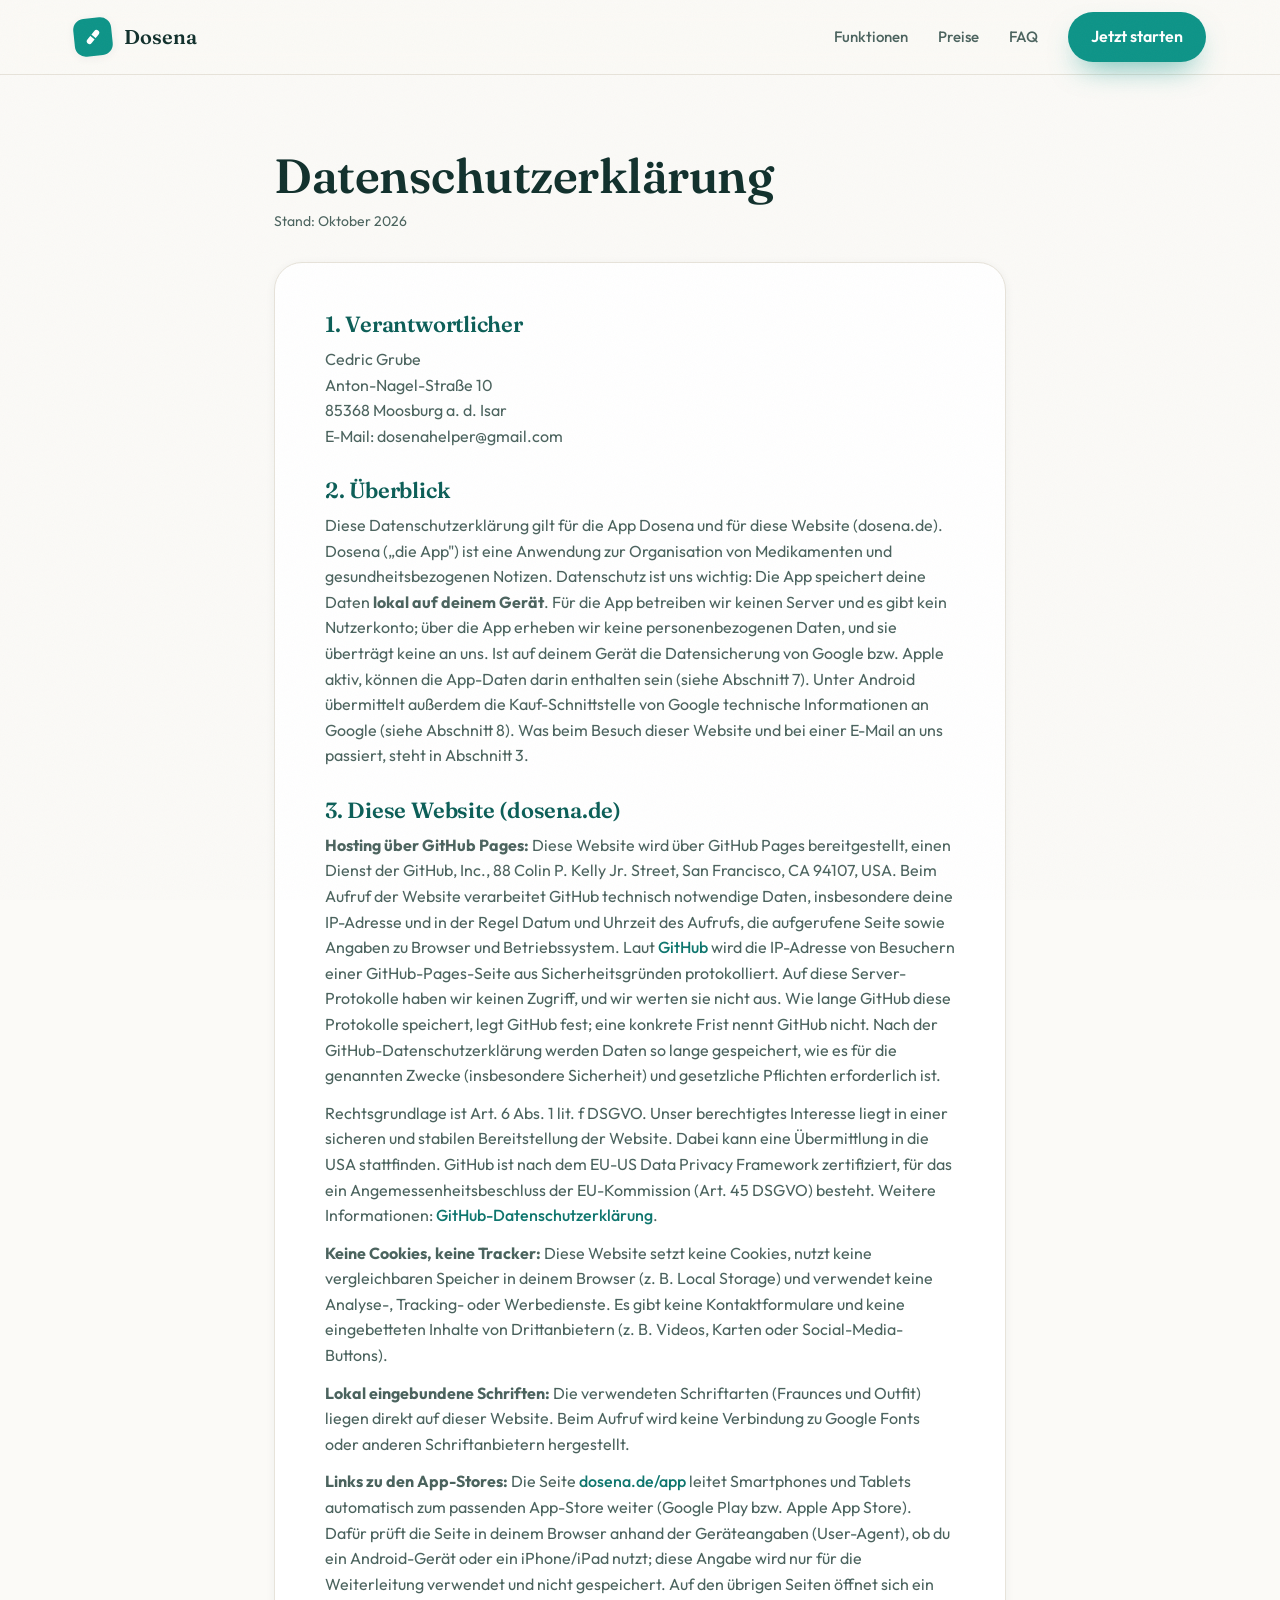
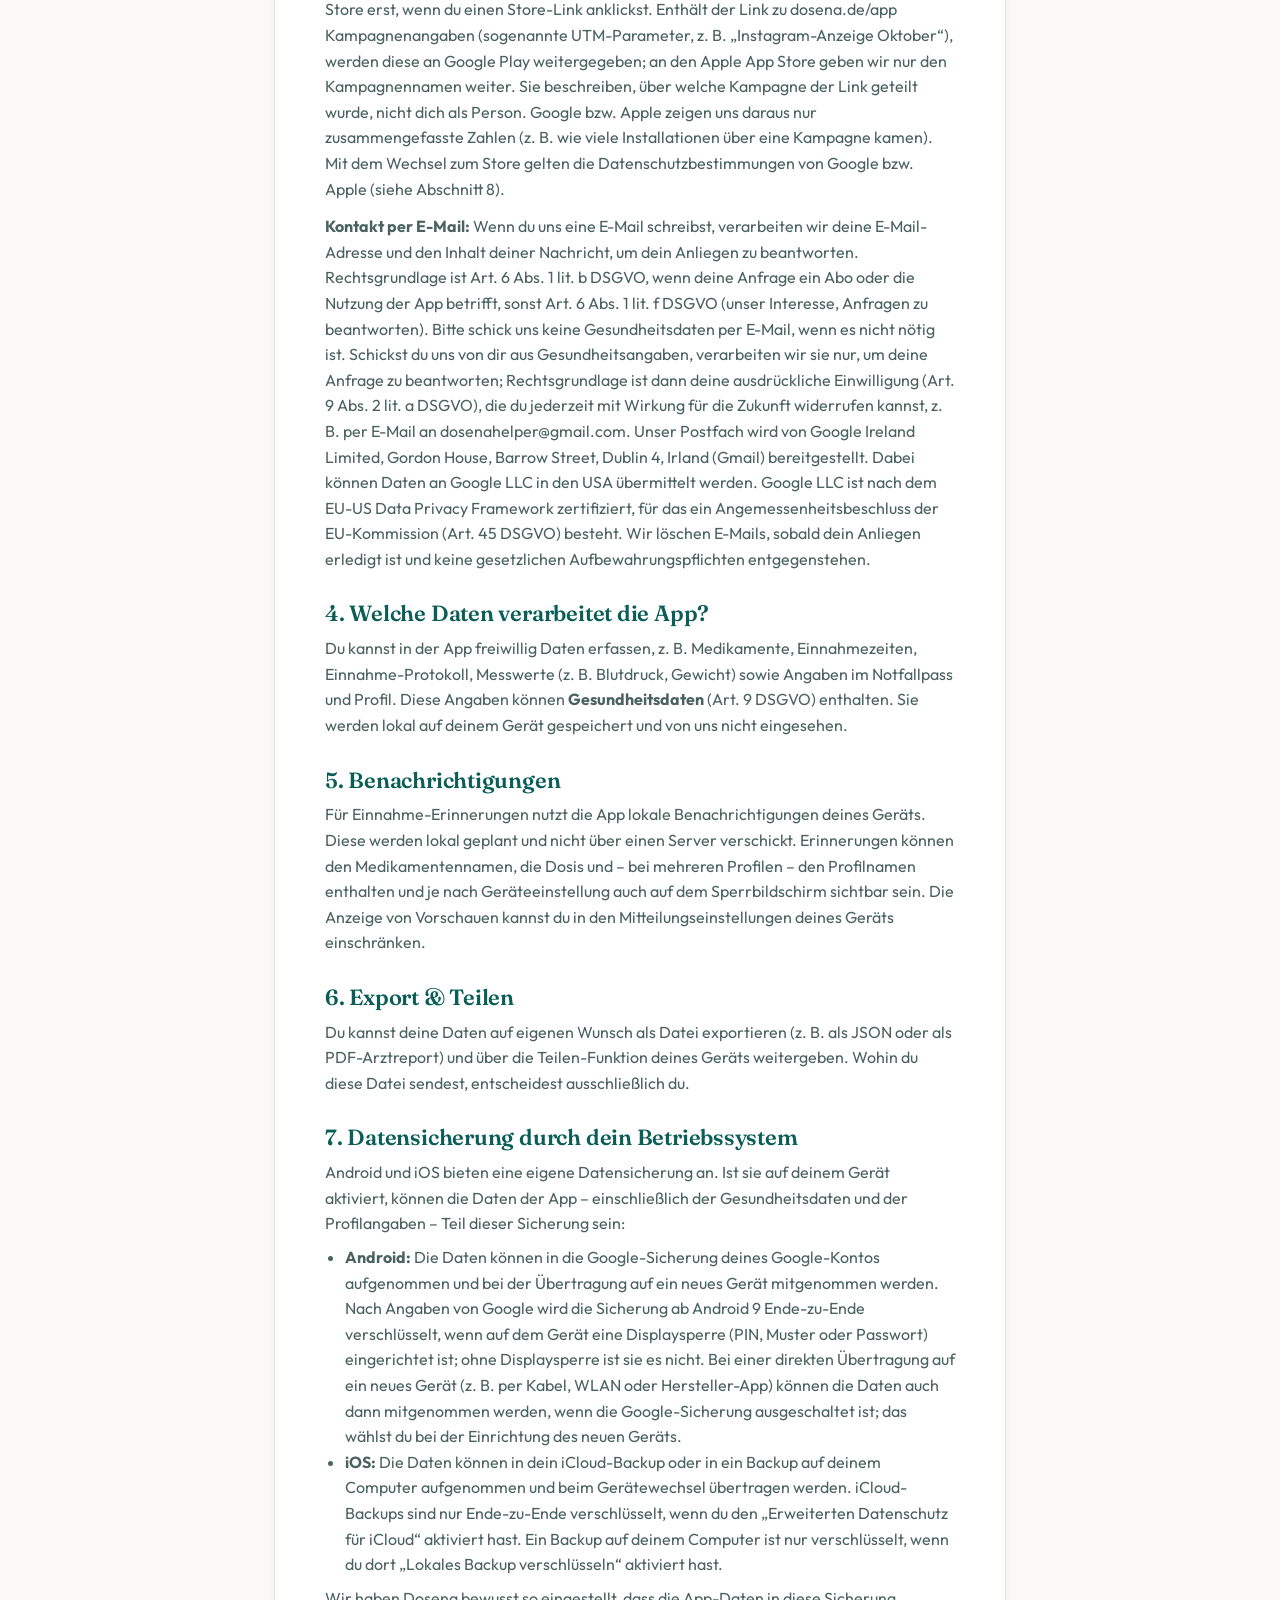
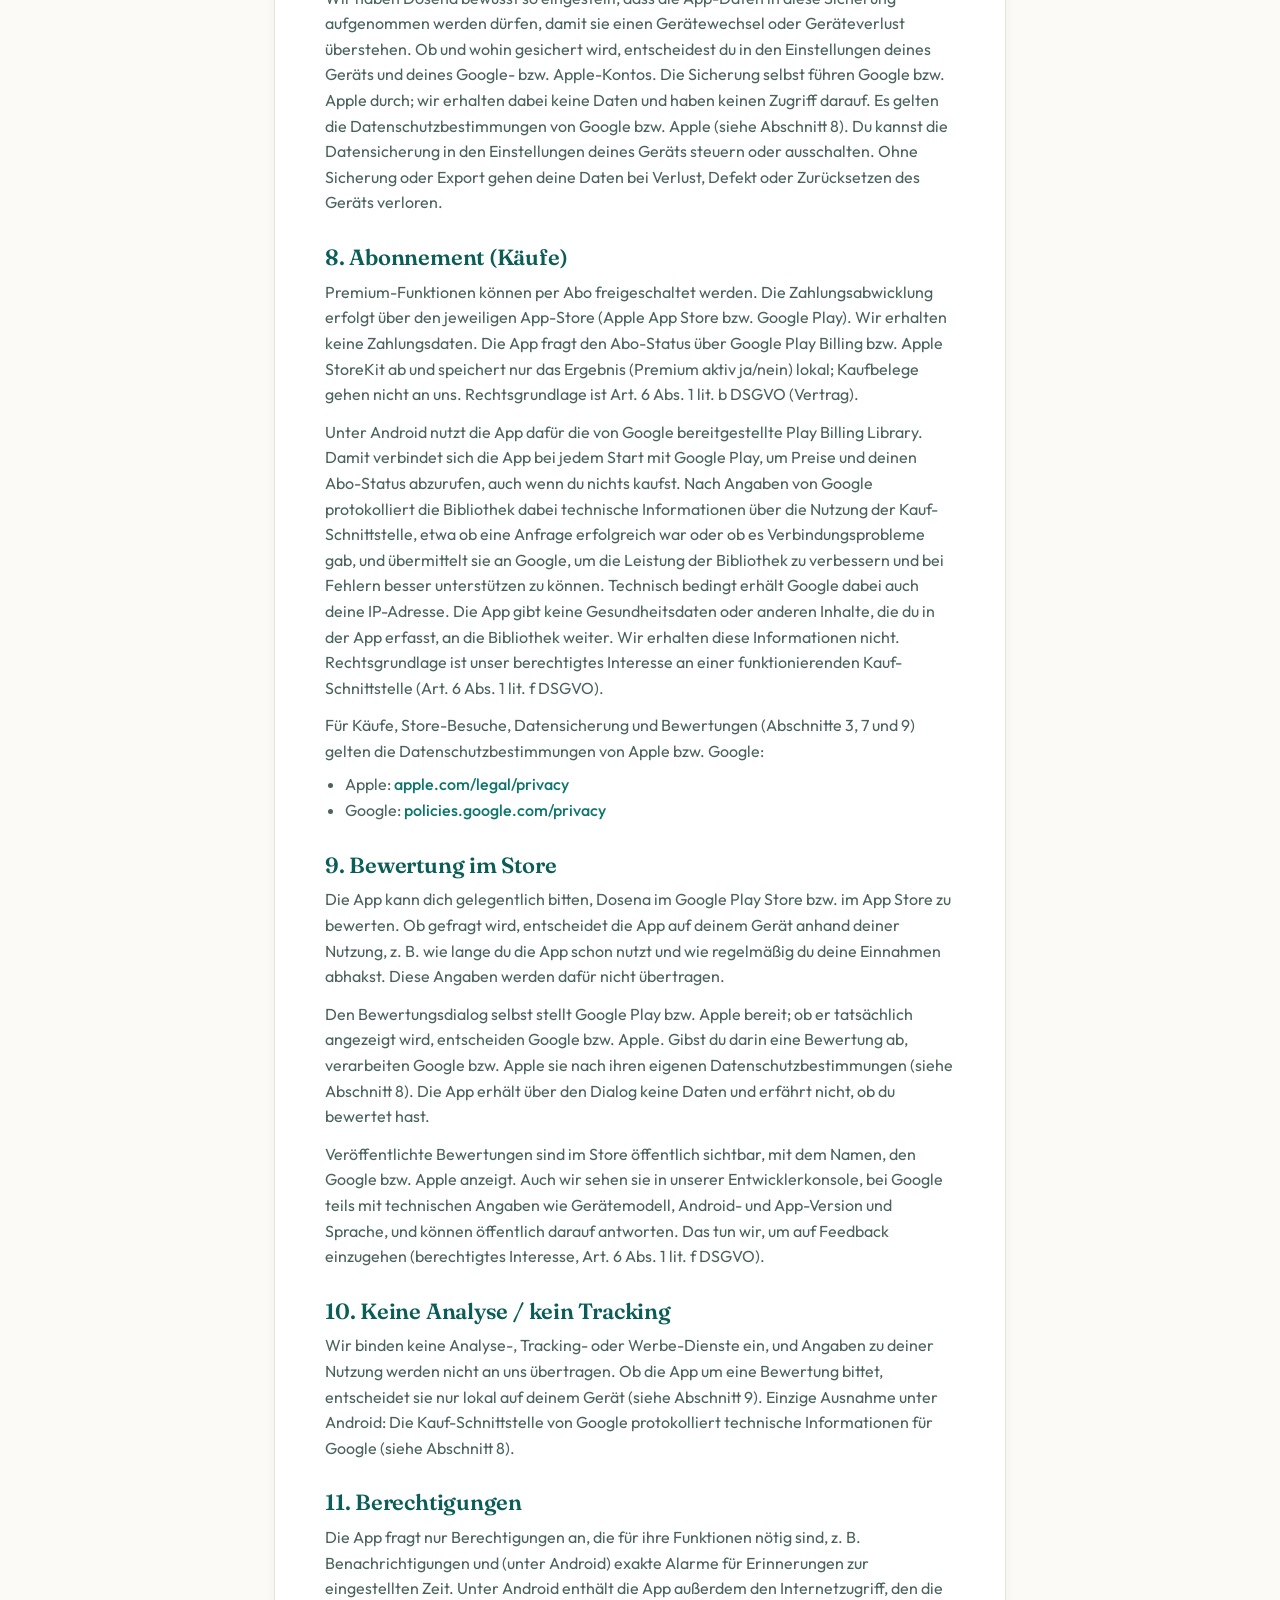
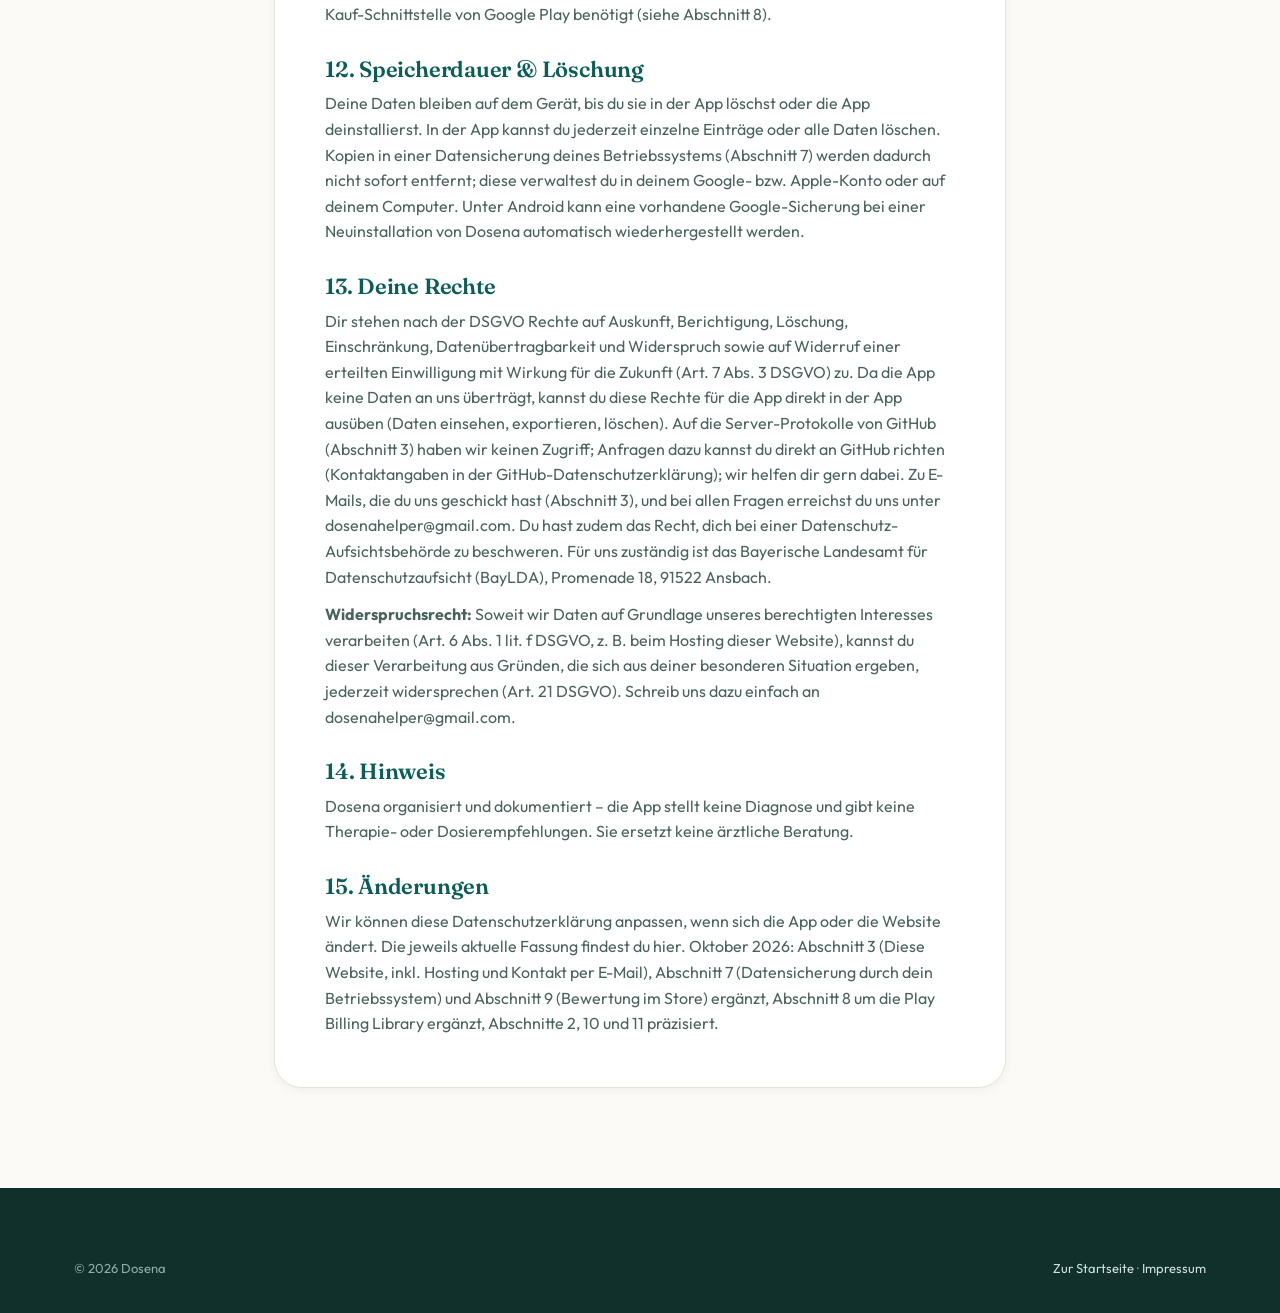
==== commit 0547d688: "Merge main in docs/store-bewertung-datenschutz Abschnitt 8 aus main aufgeteilt in 8 Abonnement (Abo-" ====
--- a/datenschutz.html
+++ b/datenschutz.html
@@ -34,7 +34,7 @@
       <p>Cedric Grube<br>Anton-Nagel-Straße 10<br>85368 Moosburg a. d. Isar<br>E-Mail: dosenahelper@gmail.com</p>
 
       <h2>2. Überblick</h2>
-      <p>Diese Datenschutzerklärung gilt für die App Dosena und für diese Website (dosena.de). Dosena („die App") ist eine Anwendung zur Organisation von Medikamenten und gesundheitsbezogenen Notizen. Datenschutz ist uns wichtig: Die App speichert deine Daten <strong>lokal auf deinem Gerät</strong>. Für die App betreiben wir keinen Server und es gibt kein Nutzerkonto; über die App erheben wir keine personenbezogenen Daten, und sie überträgt keine an uns. Ist auf deinem Gerät die Datensicherung von Google bzw. Apple aktiv, können die App-Daten darin enthalten sein (siehe Abschnitt 7). Was beim Besuch dieser Website und bei einer E-Mail an uns passiert, steht in Abschnitt 3.</p>
+      <p>Diese Datenschutzerklärung gilt für die App Dosena und für diese Website (dosena.de). Dosena („die App") ist eine Anwendung zur Organisation von Medikamenten und gesundheitsbezogenen Notizen. Datenschutz ist uns wichtig: Die App speichert deine Daten <strong>lokal auf deinem Gerät</strong>. Für die App betreiben wir keinen Server und es gibt kein Nutzerkonto; über die App erheben wir keine personenbezogenen Daten, und sie überträgt keine an uns. Ist auf deinem Gerät die Datensicherung von Google bzw. Apple aktiv, können die App-Daten darin enthalten sein (siehe Abschnitt 7). Unter Android übermittelt außerdem die Kauf-Schnittstelle von Google technische Informationen an Google (siehe Abschnitt 8). Was beim Besuch dieser Website und bei einer E-Mail an uns passiert, steht in Abschnitt 3.</p>
 
       <h2>3. Diese Website (dosena.de)</h2>
       <p><strong>Hosting über GitHub Pages:</strong> Diese Website wird über GitHub Pages bereitgestellt, einen Dienst der GitHub, Inc., 88 Colin P. Kelly Jr. Street, San Francisco, CA 94107, USA. Beim Aufruf der Website verarbeitet GitHub technisch notwendige Daten, insbesondere deine IP-Adresse und in der Regel Datum und Uhrzeit des Aufrufs, die aufgerufene Seite sowie Angaben zu Browser und Betriebssystem. Laut <a href="https://docs.github.com/de/pages/getting-started-with-github-pages/what-is-github-pages">GitHub</a> wird die IP-Adresse von Besuchern einer GitHub-Pages-Seite aus Sicherheitsgründen protokolliert. Auf diese Server-Protokolle haben wir keinen Zugriff, und wir werten sie nicht aus. Wie lange GitHub diese Protokolle speichert, legt GitHub fest; eine konkrete Frist nennt GitHub nicht. Nach der GitHub-Datenschutzerklärung werden Daten so lange gespeichert, wie es für die genannten Zwecke (insbesondere Sicherheit) und gesetzliche Pflichten erforderlich ist.</p>
@@ -61,31 +61,38 @@
       </ul>
       <p>Wir haben Dosena bewusst so eingestellt, dass die App-Daten in diese Sicherung aufgenommen werden dürfen, damit sie einen Gerätewechsel oder Geräteverlust überstehen. Ob und wohin gesichert wird, entscheidest du in den Einstellungen deines Geräts und deines Google- bzw. Apple-Kontos. Die Sicherung selbst führen Google bzw. Apple durch; wir erhalten dabei keine Daten und haben keinen Zugriff darauf. Es gelten die Datenschutzbestimmungen von Google bzw. Apple (siehe Abschnitt 8). Du kannst die Datensicherung in den Einstellungen deines Geräts steuern oder ausschalten. Ohne Sicherung oder Export gehen deine Daten bei Verlust, Defekt oder Zurücksetzen des Geräts verloren.</p>
 
-      <h2>8. App-Stores: Abonnement und Bewertungen</h2>
-      <p>Premium-Funktionen können per Abo freigeschaltet werden. Die Zahlungsabwicklung erfolgt über den jeweiligen App-Store (Apple App Store bzw. Google Play). Wir erhalten keine Zahlungsdaten. Die App fragt den Abo-Status über Google Play Billing bzw. Apple StoreKit ab und speichert nur das Ergebnis (Premium aktiv ja/nein) lokal; Kaufbelege gehen nicht an uns. Rechtsgrundlage ist Art. 6 Abs. 1 lit. b DSGVO (Vertrag). Die App kann dich gelegentlich über den Bewertungsdialog von Google Play bzw. Apple um eine Bewertung bitten. Wann sie fragt, entscheidet die App lokal auf deinem Gerät; dafür übermittelt sie keine App-Daten wie Medikamente oder Einnahmen an Google oder Apple. Den Dialog stellen Google bzw. Apple bereit und verarbeiten dabei in eigener Verantwortung u. a. dein Store-Konto und die App-Kennung. Ob du bewertest, erfahren wir nicht; wir sehen nur die im Store veröffentlichten Bewertungen mit deinem dortigen Anzeigenamen und können darauf öffentlich antworten (Art. 6 Abs. 1 lit. f DSGVO). Für Käufe und Bewertungen gelten die Datenschutzbestimmungen von Apple bzw. Google:</p>
+      <h2>8. Abonnement (Käufe)</h2>
+      <p>Premium-Funktionen können per Abo freigeschaltet werden. Die Zahlungsabwicklung erfolgt über den jeweiligen App-Store (Apple App Store bzw. Google Play). Wir erhalten keine Zahlungsdaten. Die App fragt den Abo-Status über Google Play Billing bzw. Apple StoreKit ab und speichert nur das Ergebnis (Premium aktiv ja/nein) lokal; Kaufbelege gehen nicht an uns. Rechtsgrundlage ist Art. 6 Abs. 1 lit. b DSGVO (Vertrag).</p>
+      <p>Unter Android nutzt die App dafür die von Google bereitgestellte Play Billing Library. Damit verbindet sich die App bei jedem Start mit Google Play, um Preise und deinen Abo-Status abzurufen, auch wenn du nichts kaufst. Nach Angaben von Google protokolliert die Bibliothek dabei technische Informationen über die Nutzung der Kauf-Schnittstelle, etwa ob eine Anfrage erfolgreich war oder ob es Verbindungsprobleme gab, und übermittelt sie an Google, um die Leistung der Bibliothek zu verbessern und bei Fehlern besser unterstützen zu können. Technisch bedingt erhält Google dabei auch deine IP-Adresse. Die App gibt keine Gesundheitsdaten oder anderen Inhalte, die du in der App erfasst, an die Bibliothek weiter. Wir erhalten diese Informationen nicht. Rechtsgrundlage ist unser berechtigtes Interesse an einer funktionierenden Kauf-Schnittstelle (Art. 6 Abs. 1 lit. f DSGVO).</p>
+      <p>Für Käufe, Store-Besuche, Datensicherung und Bewertungen (Abschnitte 3, 7 und 9) gelten die Datenschutzbestimmungen von Apple bzw. Google:</p>
       <ul>
         <li>Apple: <a href="https://www.apple.com/legal/privacy/">apple.com/legal/privacy</a></li>
         <li>Google: <a href="https://policies.google.com/privacy">policies.google.com/privacy</a></li>
       </ul>
 
-      <h2>9. Keine Analyse / kein Tracking</h2>
-      <p>Die App enthält keine Analyse-, Tracking- oder Werbe-Dienste.</p>
+      <h2>9. Bewertung im Store</h2>
+      <p>Die App kann dich gelegentlich bitten, Dosena im Google Play Store bzw. im App Store zu bewerten. Ob gefragt wird, entscheidet die App auf deinem Gerät anhand deiner Nutzung, z. B. wie lange du die App schon nutzt und wie regelmäßig du deine Einnahmen abhakst. Diese Angaben werden dafür nicht übertragen.</p>
+      <p>Den Bewertungsdialog selbst stellt Google Play bzw. Apple bereit; ob er tatsächlich angezeigt wird, entscheiden Google bzw. Apple. Gibst du darin eine Bewertung ab, verarbeiten Google bzw. Apple sie nach ihren eigenen Datenschutzbestimmungen (siehe Abschnitt 8). Die App erhält über den Dialog keine Daten und erfährt nicht, ob du bewertet hast.</p>
+      <p>Veröffentlichte Bewertungen sind im Store öffentlich sichtbar, mit dem Namen, den Google bzw. Apple anzeigt. Auch wir sehen sie in unserer Entwicklerkonsole, bei Google teils mit technischen Angaben wie Gerätemodell, Android- und App-Version und Sprache, und können öffentlich darauf antworten. Das tun wir, um auf Feedback einzugehen (berechtigtes Interesse, Art. 6 Abs. 1 lit. f DSGVO).</p>
 
-      <h2>10. Berechtigungen</h2>
-      <p>Die App fragt nur Berechtigungen an, die für ihre Funktionen nötig sind, z. B. Benachrichtigungen und (unter Android) exakte Alarme für Erinnerungen zur eingestellten Zeit.</p>
+      <h2>10. Keine Analyse / kein Tracking</h2>
+      <p>Wir binden keine Analyse-, Tracking- oder Werbe-Dienste ein, und Angaben zu deiner Nutzung werden nicht an uns übertragen. Ob die App um eine Bewertung bittet, entscheidet sie nur lokal auf deinem Gerät (siehe Abschnitt 9). Einzige Ausnahme unter Android: Die Kauf-Schnittstelle von Google protokolliert technische Informationen für Google (siehe Abschnitt 8).</p>
 
-      <h2>11. Speicherdauer &amp; Löschung</h2>
+      <h2>11. Berechtigungen</h2>
+      <p>Die App fragt nur Berechtigungen an, die für ihre Funktionen nötig sind, z. B. Benachrichtigungen und (unter Android) exakte Alarme für Erinnerungen zur eingestellten Zeit. Unter Android enthält die App außerdem den Internetzugriff, den die Kauf-Schnittstelle von Google Play benötigt (siehe Abschnitt 8).</p>
+
+      <h2>12. Speicherdauer &amp; Löschung</h2>
       <p>Deine Daten bleiben auf dem Gerät, bis du sie in der App löschst oder die App deinstallierst. In der App kannst du jederzeit einzelne Einträge oder alle Daten löschen. Kopien in einer Datensicherung deines Betriebssystems (Abschnitt 7) werden dadurch nicht sofort entfernt; diese verwaltest du in deinem Google- bzw. Apple-Konto oder auf deinem Computer. Unter Android kann eine vorhandene Google-Sicherung bei einer Neuinstallation von Dosena automatisch wiederhergestellt werden.</p>
 
-      <h2>12. Deine Rechte</h2>
+      <h2>13. Deine Rechte</h2>
       <p>Dir stehen nach der DSGVO Rechte auf Auskunft, Berichtigung, Löschung, Einschränkung, Datenübertragbarkeit und Widerspruch sowie auf Widerruf einer erteilten Einwilligung mit Wirkung für die Zukunft (Art. 7 Abs. 3 DSGVO) zu. Da die App keine Daten an uns überträgt, kannst du diese Rechte für die App direkt in der App ausüben (Daten einsehen, exportieren, löschen). Auf die Server-Protokolle von GitHub (Abschnitt 3) haben wir keinen Zugriff; Anfragen dazu kannst du direkt an GitHub richten (Kontaktangaben in der GitHub-Datenschutzerklärung); wir helfen dir gern dabei. Zu E-Mails, die du uns geschickt hast (Abschnitt 3), und bei allen Fragen erreichst du uns unter dosenahelper@gmail.com. Du hast zudem das Recht, dich bei einer Datenschutz-Aufsichtsbehörde zu beschweren. Für uns zuständig ist das Bayerische Landesamt für Datenschutzaufsicht (BayLDA), Promenade 18, 91522 Ansbach.</p>
       <p><strong>Widerspruchsrecht:</strong> Soweit wir Daten auf Grundlage unseres berechtigten Interesses verarbeiten (Art. 6 Abs. 1 lit. f DSGVO, z. B. beim Hosting dieser Website), kannst du dieser Verarbeitung aus Gründen, die sich aus deiner besonderen Situation ergeben, jederzeit widersprechen (Art. 21 DSGVO). Schreib uns dazu einfach an dosenahelper@gmail.com.</p>
 
-      <h2>13. Hinweis</h2>
+      <h2>14. Hinweis</h2>
       <p>Dosena organisiert und dokumentiert – die App stellt keine Diagnose und gibt keine Therapie- oder Dosierempfehlungen. Sie ersetzt keine ärztliche Beratung.</p>
 
-      <h2>14. Änderungen</h2>
-      <p>Wir können diese Datenschutzerklärung anpassen, wenn sich die App oder die Website ändert. Die jeweils aktuelle Fassung findest du hier. Oktober 2026: Abschnitt 3 (Diese Website, inkl. Hosting und Kontakt per E-Mail) und Abschnitt 7 (Datensicherung durch dein Betriebssystem) ergänzt.</p>
+      <h2>15. Änderungen</h2>
+      <p>Wir können diese Datenschutzerklärung anpassen, wenn sich die App oder die Website ändert. Die jeweils aktuelle Fassung findest du hier. Oktober 2026: Abschnitt 3 (Diese Website, inkl. Hosting und Kontakt per E-Mail), Abschnitt 7 (Datensicherung durch dein Betriebssystem) und Abschnitt 9 (Bewertung im Store) ergänzt, Abschnitt 8 um die Play Billing Library ergänzt, Abschnitte 2, 10 und 11 präzisiert.</p>
     </div>
   </div>
 </main>
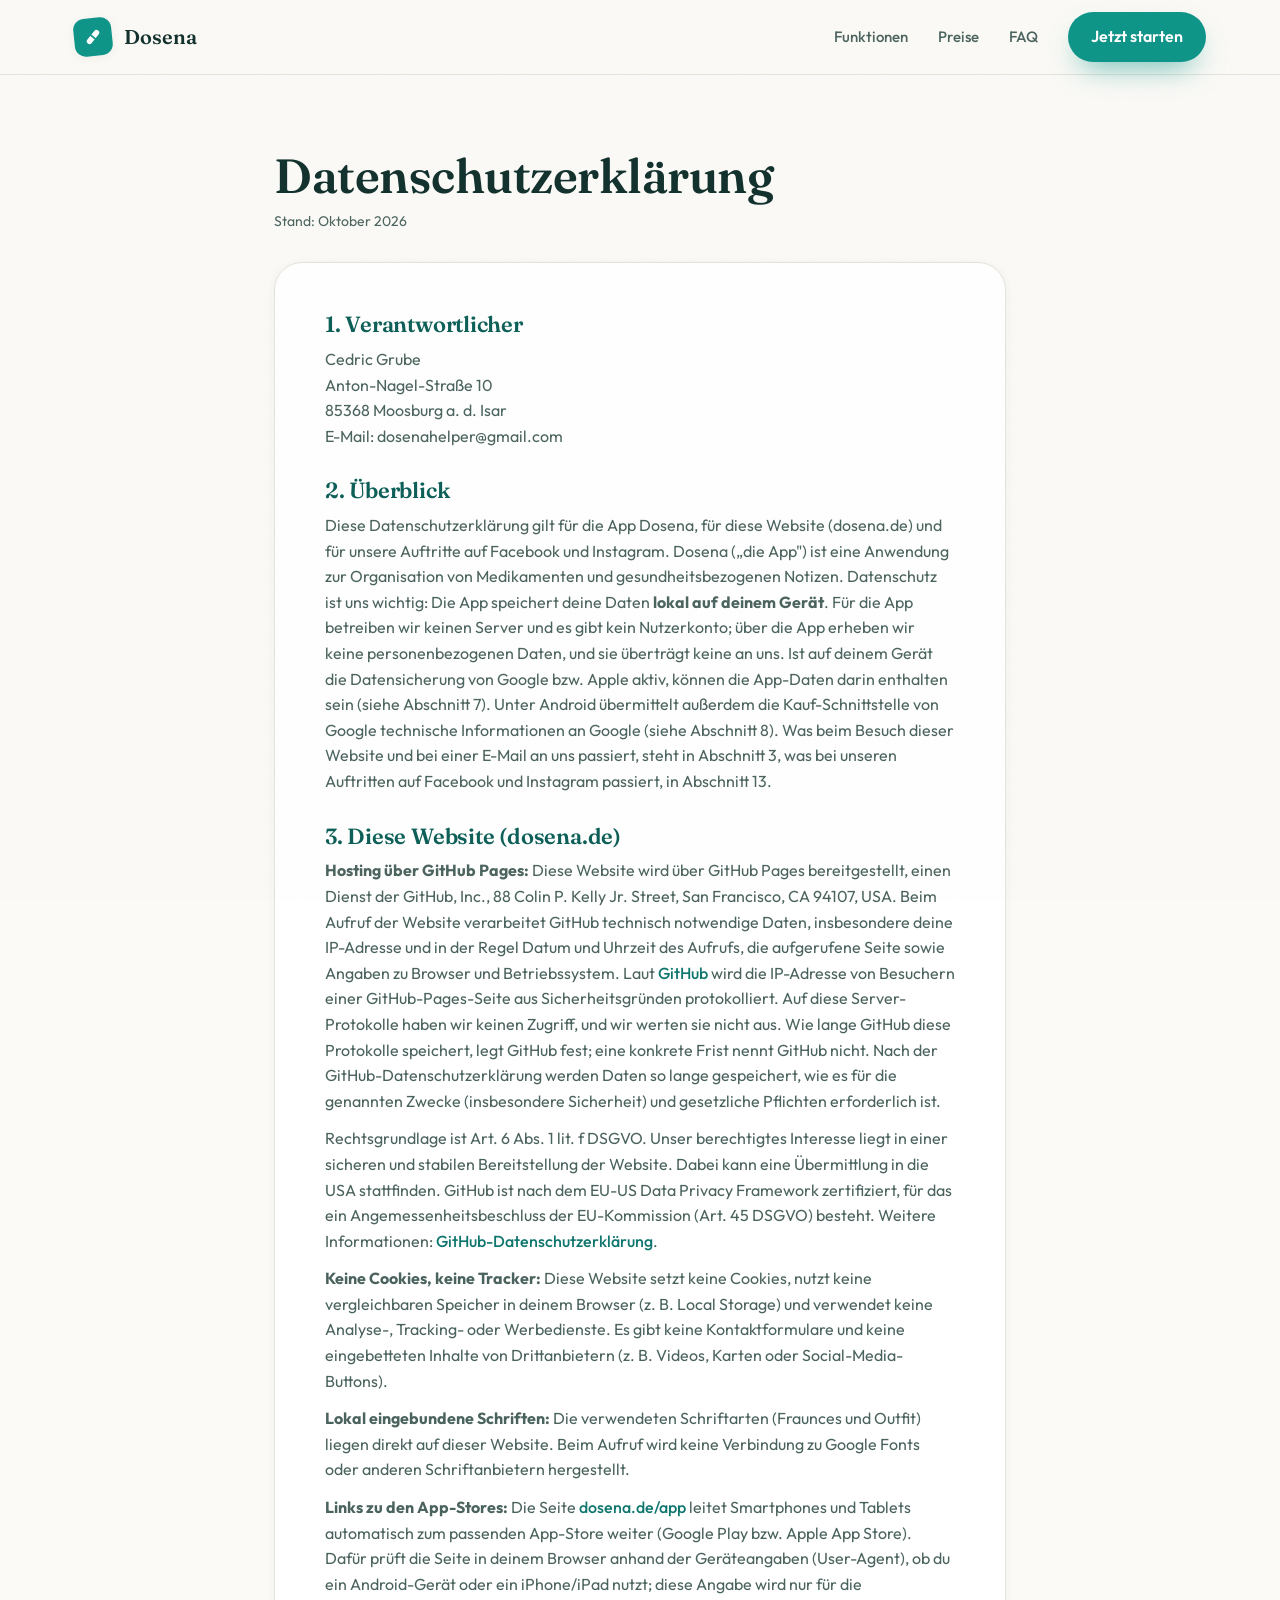
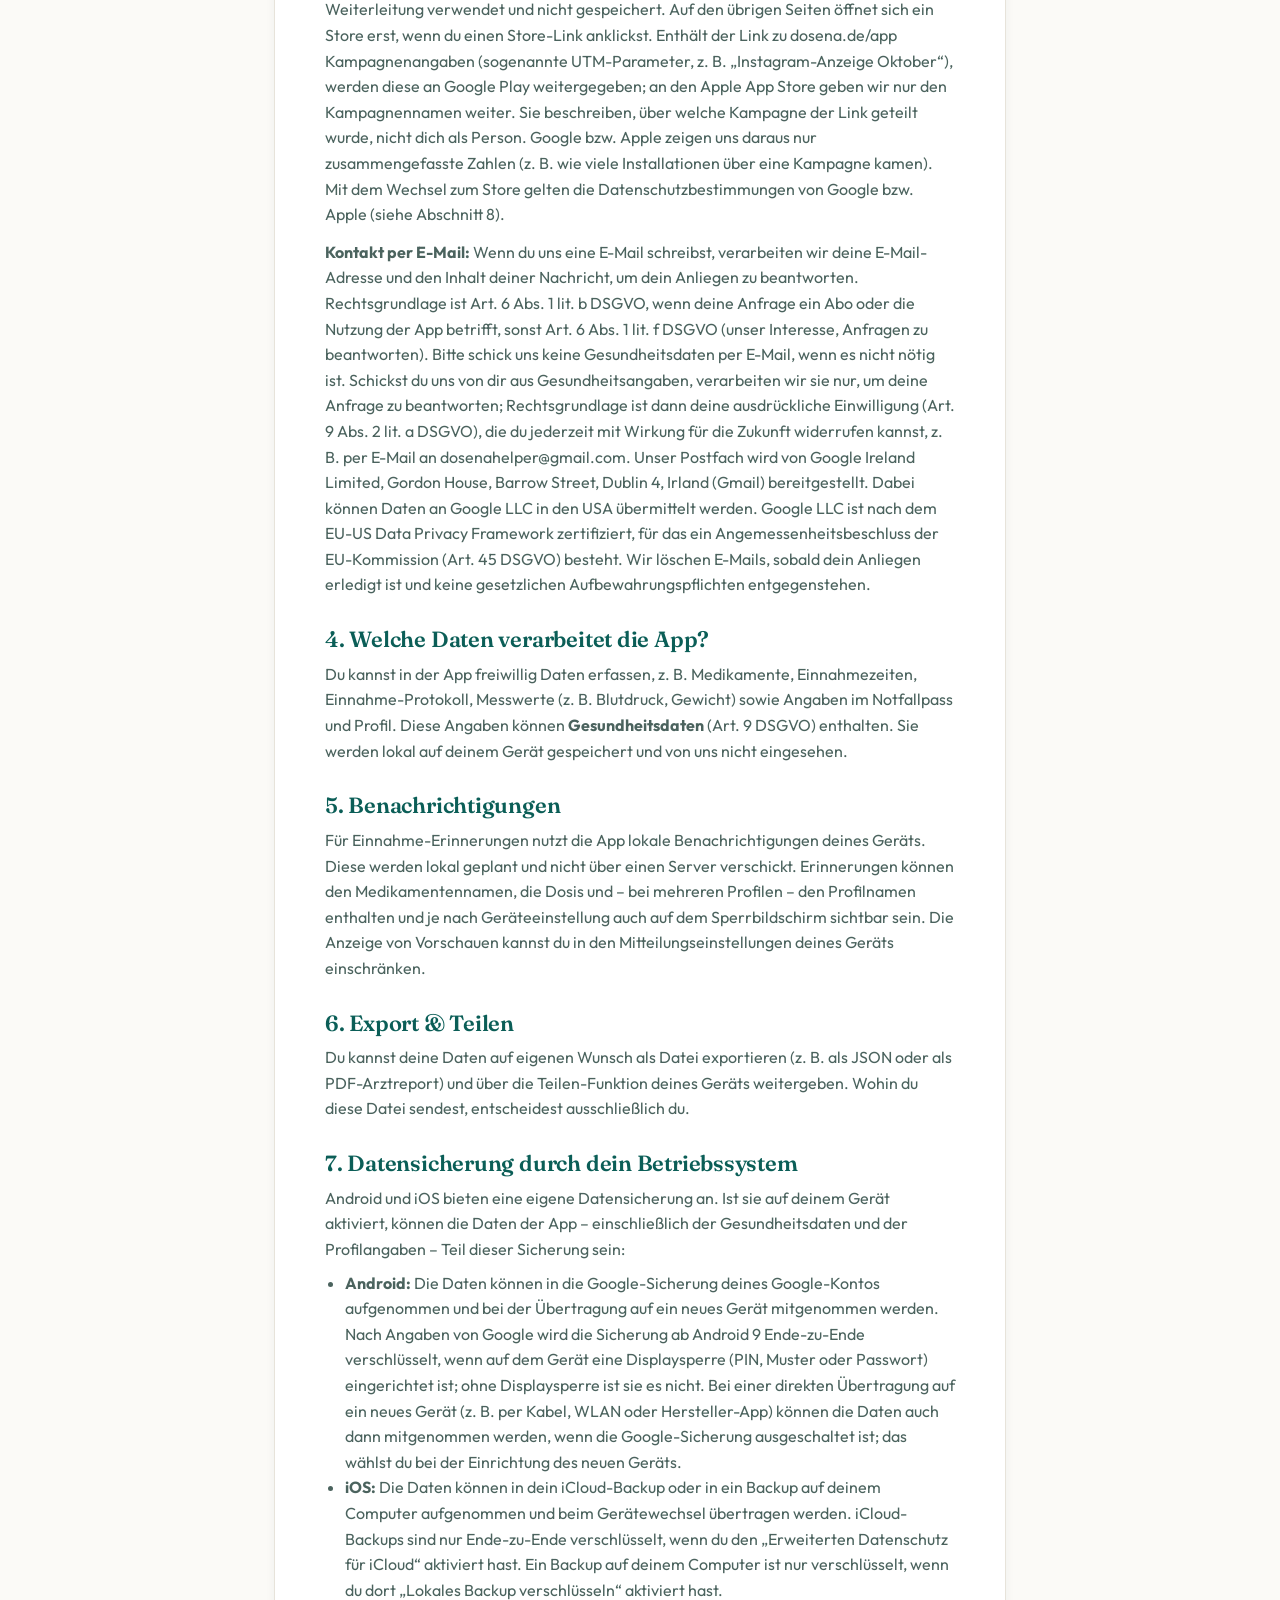
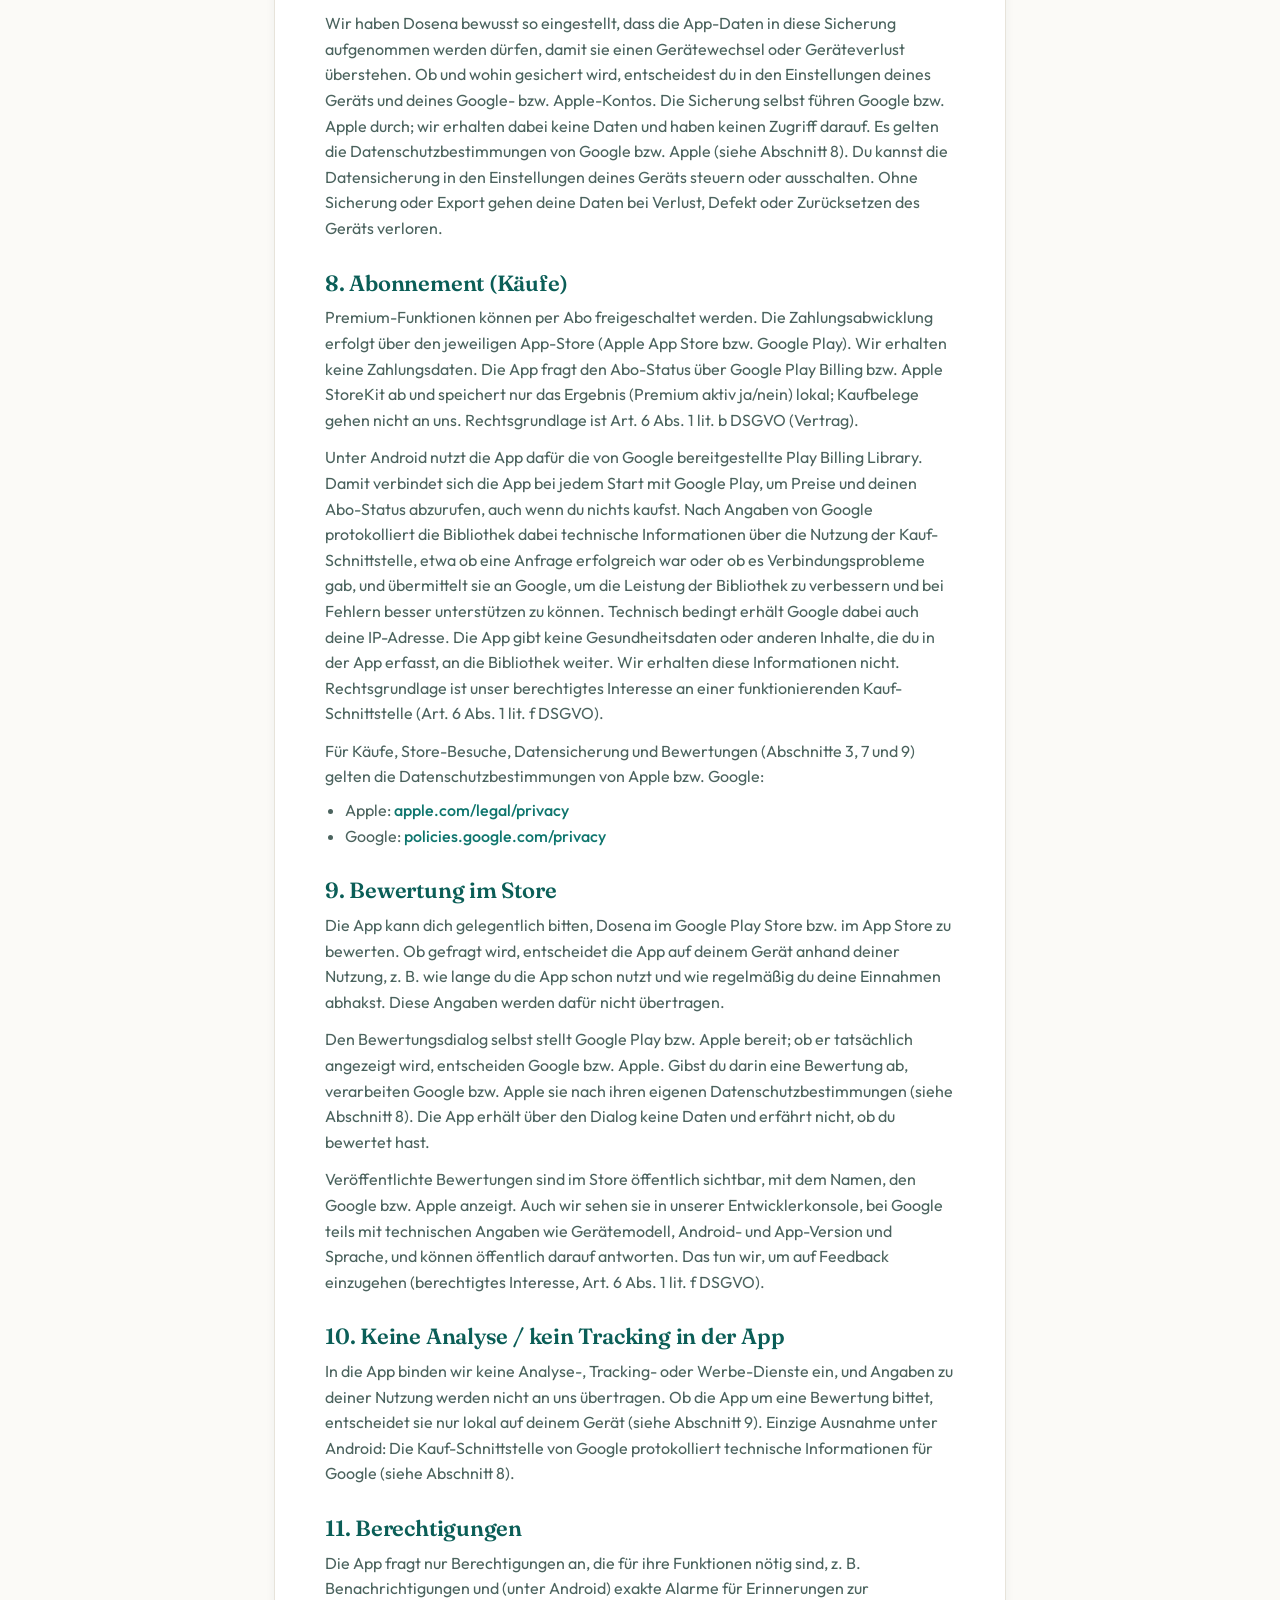
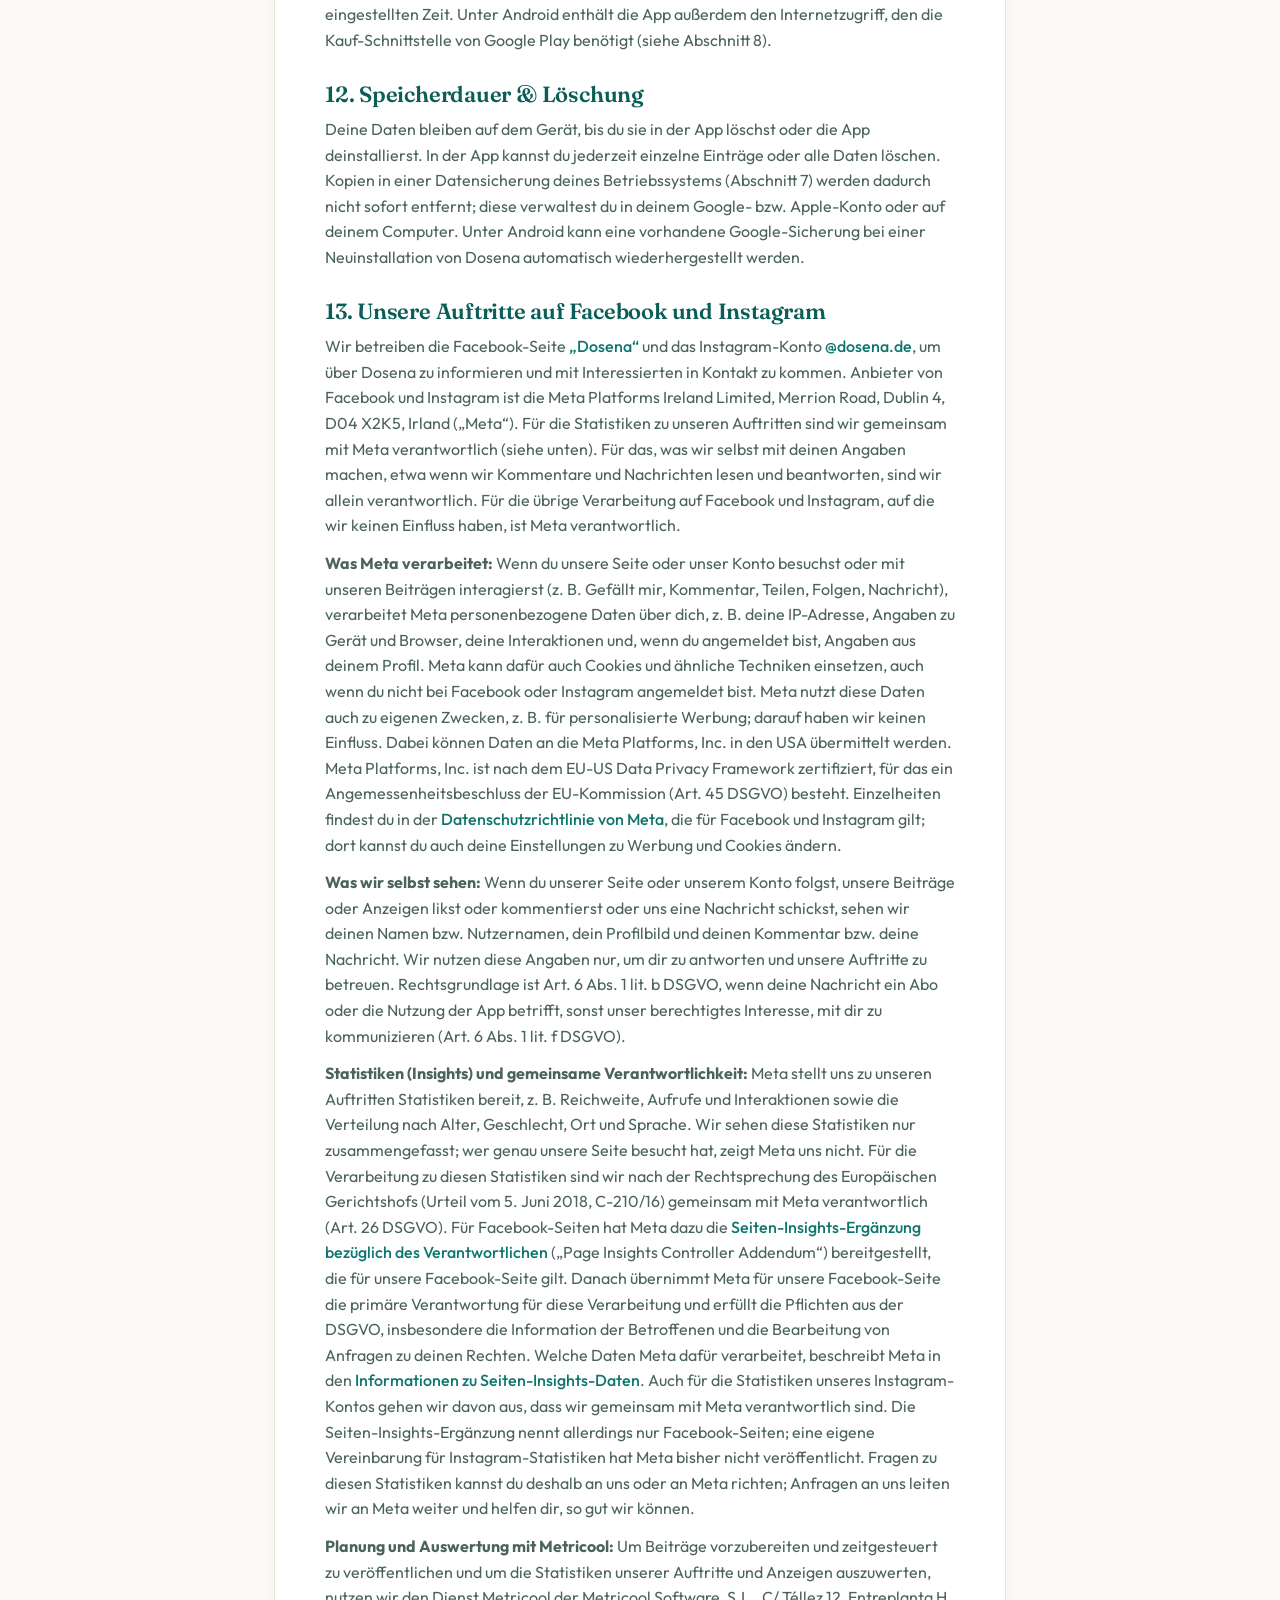
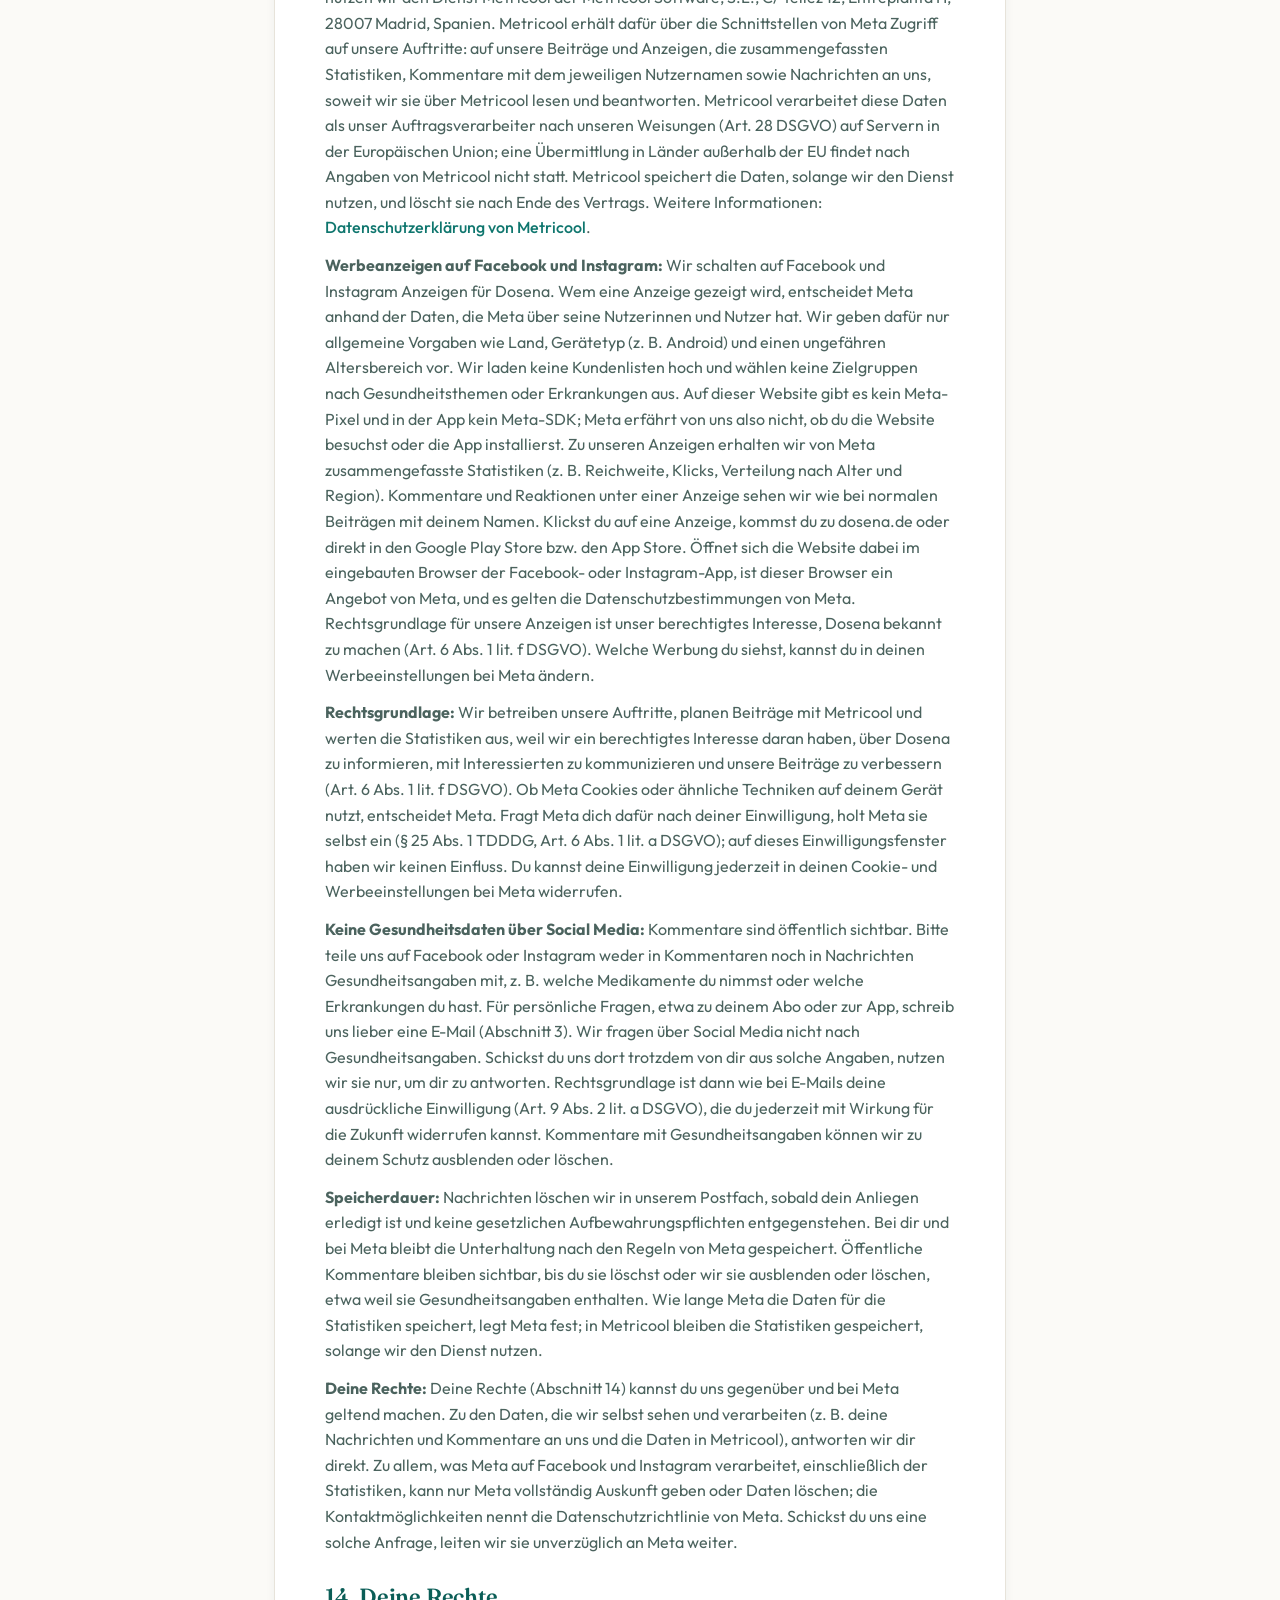
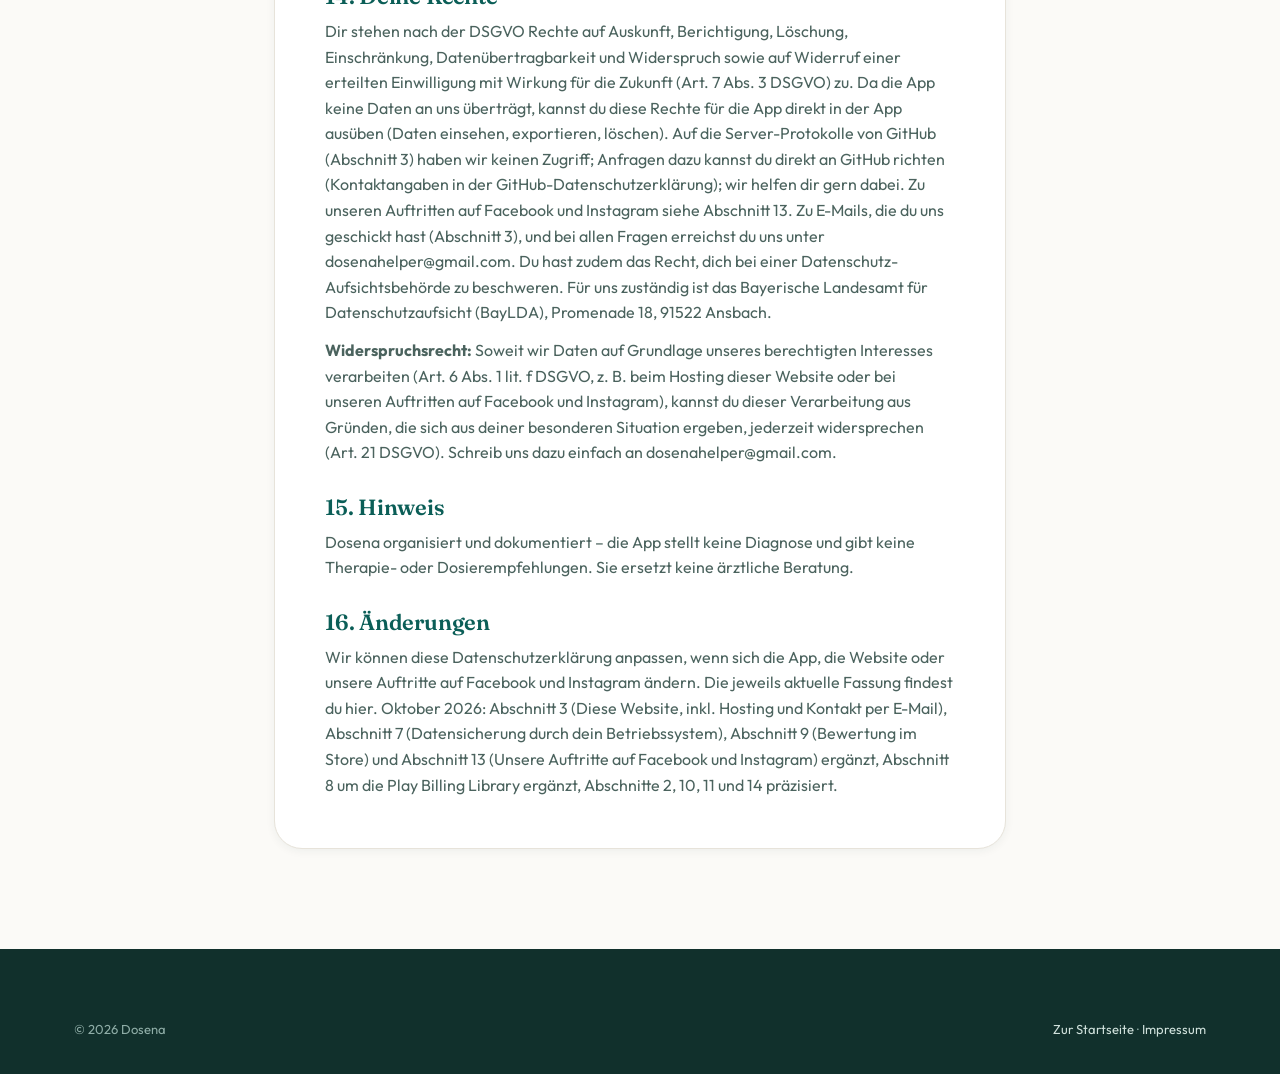
==== commit 2265dc82: "Datenschutzerklärung: Auftritte auf Facebook und Instagram Neuer Abschnitt 13 zur Facebook-Seite und" ====
--- a/datenschutz.html
+++ b/datenschutz.html
@@ -4,7 +4,7 @@
 <meta charset="UTF-8">
 <meta name="viewport" content="width=device-width, initial-scale=1.0">
 <title>Datenschutzerklärung – Dosena</title>
-<meta name="description" content="Datenschutzerklärung der App Dosena und der Website dosena.de.">
+<meta name="description" content="Datenschutzerklärung der App Dosena, der Website dosena.de und der Auftritte auf Facebook und Instagram.">
 <link rel="stylesheet" href="styles.css">
 </head>
 <body>
@@ -34,7 +34,7 @@
       <p>Cedric Grube<br>Anton-Nagel-Straße 10<br>85368 Moosburg a. d. Isar<br>E-Mail: dosenahelper@gmail.com</p>
 
       <h2>2. Überblick</h2>
-      <p>Diese Datenschutzerklärung gilt für die App Dosena und für diese Website (dosena.de). Dosena („die App") ist eine Anwendung zur Organisation von Medikamenten und gesundheitsbezogenen Notizen. Datenschutz ist uns wichtig: Die App speichert deine Daten <strong>lokal auf deinem Gerät</strong>. Für die App betreiben wir keinen Server und es gibt kein Nutzerkonto; über die App erheben wir keine personenbezogenen Daten, und sie überträgt keine an uns. Ist auf deinem Gerät die Datensicherung von Google bzw. Apple aktiv, können die App-Daten darin enthalten sein (siehe Abschnitt 7). Unter Android übermittelt außerdem die Kauf-Schnittstelle von Google technische Informationen an Google (siehe Abschnitt 8). Was beim Besuch dieser Website und bei einer E-Mail an uns passiert, steht in Abschnitt 3.</p>
+      <p>Diese Datenschutzerklärung gilt für die App Dosena, für diese Website (dosena.de) und für unsere Auftritte auf Facebook und Instagram. Dosena („die App") ist eine Anwendung zur Organisation von Medikamenten und gesundheitsbezogenen Notizen. Datenschutz ist uns wichtig: Die App speichert deine Daten <strong>lokal auf deinem Gerät</strong>. Für die App betreiben wir keinen Server und es gibt kein Nutzerkonto; über die App erheben wir keine personenbezogenen Daten, und sie überträgt keine an uns. Ist auf deinem Gerät die Datensicherung von Google bzw. Apple aktiv, können die App-Daten darin enthalten sein (siehe Abschnitt 7). Unter Android übermittelt außerdem die Kauf-Schnittstelle von Google technische Informationen an Google (siehe Abschnitt 8). Was beim Besuch dieser Website und bei einer E-Mail an uns passiert, steht in Abschnitt 3, was bei unseren Auftritten auf Facebook und Instagram passiert, in Abschnitt 13.</p>
 
       <h2>3. Diese Website (dosena.de)</h2>
       <p><strong>Hosting über GitHub Pages:</strong> Diese Website wird über GitHub Pages bereitgestellt, einen Dienst der GitHub, Inc., 88 Colin P. Kelly Jr. Street, San Francisco, CA 94107, USA. Beim Aufruf der Website verarbeitet GitHub technisch notwendige Daten, insbesondere deine IP-Adresse und in der Regel Datum und Uhrzeit des Aufrufs, die aufgerufene Seite sowie Angaben zu Browser und Betriebssystem. Laut <a href="https://docs.github.com/de/pages/getting-started-with-github-pages/what-is-github-pages">GitHub</a> wird die IP-Adresse von Besuchern einer GitHub-Pages-Seite aus Sicherheitsgründen protokolliert. Auf diese Server-Protokolle haben wir keinen Zugriff, und wir werten sie nicht aus. Wie lange GitHub diese Protokolle speichert, legt GitHub fest; eine konkrete Frist nennt GitHub nicht. Nach der GitHub-Datenschutzerklärung werden Daten so lange gespeichert, wie es für die genannten Zwecke (insbesondere Sicherheit) und gesetzliche Pflichten erforderlich ist.</p>
@@ -75,8 +75,8 @@
       <p>Den Bewertungsdialog selbst stellt Google Play bzw. Apple bereit; ob er tatsächlich angezeigt wird, entscheiden Google bzw. Apple. Gibst du darin eine Bewertung ab, verarbeiten Google bzw. Apple sie nach ihren eigenen Datenschutzbestimmungen (siehe Abschnitt 8). Die App erhält über den Dialog keine Daten und erfährt nicht, ob du bewertet hast.</p>
       <p>Veröffentlichte Bewertungen sind im Store öffentlich sichtbar, mit dem Namen, den Google bzw. Apple anzeigt. Auch wir sehen sie in unserer Entwicklerkonsole, bei Google teils mit technischen Angaben wie Gerätemodell, Android- und App-Version und Sprache, und können öffentlich darauf antworten. Das tun wir, um auf Feedback einzugehen (berechtigtes Interesse, Art. 6 Abs. 1 lit. f DSGVO).</p>
 
-      <h2>10. Keine Analyse / kein Tracking</h2>
-      <p>Wir binden keine Analyse-, Tracking- oder Werbe-Dienste ein, und Angaben zu deiner Nutzung werden nicht an uns übertragen. Ob die App um eine Bewertung bittet, entscheidet sie nur lokal auf deinem Gerät (siehe Abschnitt 9). Einzige Ausnahme unter Android: Die Kauf-Schnittstelle von Google protokolliert technische Informationen für Google (siehe Abschnitt 8).</p>
+      <h2>10. Keine Analyse / kein Tracking in der App</h2>
+      <p>In die App binden wir keine Analyse-, Tracking- oder Werbe-Dienste ein, und Angaben zu deiner Nutzung werden nicht an uns übertragen. Ob die App um eine Bewertung bittet, entscheidet sie nur lokal auf deinem Gerät (siehe Abschnitt 9). Einzige Ausnahme unter Android: Die Kauf-Schnittstelle von Google protokolliert technische Informationen für Google (siehe Abschnitt 8).</p>
 
       <h2>11. Berechtigungen</h2>
       <p>Die App fragt nur Berechtigungen an, die für ihre Funktionen nötig sind, z. B. Benachrichtigungen und (unter Android) exakte Alarme für Erinnerungen zur eingestellten Zeit. Unter Android enthält die App außerdem den Internetzugriff, den die Kauf-Schnittstelle von Google Play benötigt (siehe Abschnitt 8).</p>
@@ -84,15 +84,27 @@
       <h2>12. Speicherdauer &amp; Löschung</h2>
       <p>Deine Daten bleiben auf dem Gerät, bis du sie in der App löschst oder die App deinstallierst. In der App kannst du jederzeit einzelne Einträge oder alle Daten löschen. Kopien in einer Datensicherung deines Betriebssystems (Abschnitt 7) werden dadurch nicht sofort entfernt; diese verwaltest du in deinem Google- bzw. Apple-Konto oder auf deinem Computer. Unter Android kann eine vorhandene Google-Sicherung bei einer Neuinstallation von Dosena automatisch wiederhergestellt werden.</p>
 
-      <h2>13. Deine Rechte</h2>
-      <p>Dir stehen nach der DSGVO Rechte auf Auskunft, Berichtigung, Löschung, Einschränkung, Datenübertragbarkeit und Widerspruch sowie auf Widerruf einer erteilten Einwilligung mit Wirkung für die Zukunft (Art. 7 Abs. 3 DSGVO) zu. Da die App keine Daten an uns überträgt, kannst du diese Rechte für die App direkt in der App ausüben (Daten einsehen, exportieren, löschen). Auf die Server-Protokolle von GitHub (Abschnitt 3) haben wir keinen Zugriff; Anfragen dazu kannst du direkt an GitHub richten (Kontaktangaben in der GitHub-Datenschutzerklärung); wir helfen dir gern dabei. Zu E-Mails, die du uns geschickt hast (Abschnitt 3), und bei allen Fragen erreichst du uns unter dosenahelper@gmail.com. Du hast zudem das Recht, dich bei einer Datenschutz-Aufsichtsbehörde zu beschweren. Für uns zuständig ist das Bayerische Landesamt für Datenschutzaufsicht (BayLDA), Promenade 18, 91522 Ansbach.</p>
-      <p><strong>Widerspruchsrecht:</strong> Soweit wir Daten auf Grundlage unseres berechtigten Interesses verarbeiten (Art. 6 Abs. 1 lit. f DSGVO, z. B. beim Hosting dieser Website), kannst du dieser Verarbeitung aus Gründen, die sich aus deiner besonderen Situation ergeben, jederzeit widersprechen (Art. 21 DSGVO). Schreib uns dazu einfach an dosenahelper@gmail.com.</p>
+      <h2 id="social-media">13. Unsere Auftritte auf Facebook und Instagram</h2>
+      <p>Wir betreiben die Facebook-Seite <a href="https://www.facebook.com/1220574884473608">„Dosena“</a> und das Instagram-Konto <a href="https://www.instagram.com/dosena.de/">@dosena.de</a>, um über Dosena zu informieren und mit Interessierten in Kontakt zu kommen. Anbieter von Facebook und Instagram ist die Meta Platforms Ireland Limited, Merrion Road, Dublin 4, D04 X2K5, Irland („Meta“). Für die Statistiken zu unseren Auftritten sind wir gemeinsam mit Meta verantwortlich (siehe unten). Für das, was wir selbst mit deinen Angaben machen, etwa wenn wir Kommentare und Nachrichten lesen und beantworten, sind wir allein verantwortlich. Für die übrige Verarbeitung auf Facebook und Instagram, auf die wir keinen Einfluss haben, ist Meta verantwortlich.</p>
+      <p><strong>Was Meta verarbeitet:</strong> Wenn du unsere Seite oder unser Konto besuchst oder mit unseren Beiträgen interagierst (z. B. Gefällt mir, Kommentar, Teilen, Folgen, Nachricht), verarbeitet Meta personenbezogene Daten über dich, z. B. deine IP-Adresse, Angaben zu Gerät und Browser, deine Interaktionen und, wenn du angemeldet bist, Angaben aus deinem Profil. Meta kann dafür auch Cookies und ähnliche Techniken einsetzen, auch wenn du nicht bei Facebook oder Instagram angemeldet bist. Meta nutzt diese Daten auch zu eigenen Zwecken, z. B. für personalisierte Werbung; darauf haben wir keinen Einfluss. Dabei können Daten an die Meta Platforms, Inc. in den USA übermittelt werden. Meta Platforms, Inc. ist nach dem EU-US Data Privacy Framework zertifiziert, für das ein Angemessenheitsbeschluss der EU-Kommission (Art. 45 DSGVO) besteht. Einzelheiten findest du in der <a href="https://www.facebook.com/privacy/policy/">Datenschutzrichtlinie von Meta</a>, die für Facebook und Instagram gilt; dort kannst du auch deine Einstellungen zu Werbung und Cookies ändern.</p>
+      <p><strong>Was wir selbst sehen:</strong> Wenn du unserer Seite oder unserem Konto folgst, unsere Beiträge oder Anzeigen likst oder kommentierst oder uns eine Nachricht schickst, sehen wir deinen Namen bzw. Nutzernamen, dein Profilbild und deinen Kommentar bzw. deine Nachricht. Wir nutzen diese Angaben nur, um dir zu antworten und unsere Auftritte zu betreuen. Rechtsgrundlage ist Art. 6 Abs. 1 lit. b DSGVO, wenn deine Nachricht ein Abo oder die Nutzung der App betrifft, sonst unser berechtigtes Interesse, mit dir zu kommunizieren (Art. 6 Abs. 1 lit. f DSGVO).</p>
+      <p><strong>Statistiken (Insights) und gemeinsame Verantwortlichkeit:</strong> Meta stellt uns zu unseren Auftritten Statistiken bereit, z. B. Reichweite, Aufrufe und Interaktionen sowie die Verteilung nach Alter, Geschlecht, Ort und Sprache. Wir sehen diese Statistiken nur zusammengefasst; wer genau unsere Seite besucht hat, zeigt Meta uns nicht. Für die Verarbeitung zu diesen Statistiken sind wir nach der Rechtsprechung des Europäischen Gerichtshofs (Urteil vom 5. Juni 2018, C-210/16) gemeinsam mit Meta verantwortlich (Art. 26 DSGVO). Für Facebook-Seiten hat Meta dazu die <a href="https://www.facebook.com/legal/terms/page_controller_addendum">Seiten-Insights-Ergänzung bezüglich des Verantwortlichen</a> („Page Insights Controller Addendum“) bereitgestellt, die für unsere Facebook-Seite gilt. Danach übernimmt Meta für unsere Facebook-Seite die primäre Verantwortung für diese Verarbeitung und erfüllt die Pflichten aus der DSGVO, insbesondere die Information der Betroffenen und die Bearbeitung von Anfragen zu deinen Rechten. Welche Daten Meta dafür verarbeitet, beschreibt Meta in den <a href="https://www.facebook.com/legal/terms/information_about_page_insights_data">Informationen zu Seiten-Insights-Daten</a>. Auch für die Statistiken unseres Instagram-Kontos gehen wir davon aus, dass wir gemeinsam mit Meta verantwortlich sind. Die Seiten-Insights-Ergänzung nennt allerdings nur Facebook-Seiten; eine eigene Vereinbarung für Instagram-Statistiken hat Meta bisher nicht veröffentlicht. Fragen zu diesen Statistiken kannst du deshalb an uns oder an Meta richten; Anfragen an uns leiten wir an Meta weiter und helfen dir, so gut wir können.</p>
+      <p><strong>Planung und Auswertung mit Metricool:</strong> Um Beiträge vorzubereiten und zeitgesteuert zu veröffentlichen und um die Statistiken unserer Auftritte und Anzeigen auszuwerten, nutzen wir den Dienst Metricool der Metricool Software, S.L., C/ Téllez 12, Entreplanta H, 28007 Madrid, Spanien. Metricool erhält dafür über die Schnittstellen von Meta Zugriff auf unsere Auftritte: auf unsere Beiträge und Anzeigen, die zusammengefassten Statistiken, Kommentare mit dem jeweiligen Nutzernamen sowie Nachrichten an uns, soweit wir sie über Metricool lesen und beantworten. Metricool verarbeitet diese Daten als unser Auftragsverarbeiter nach unseren Weisungen (Art. 28 DSGVO) auf Servern in der Europäischen Union; eine Übermittlung in Länder außerhalb der EU findet nach Angaben von Metricool nicht statt. Metricool speichert die Daten, solange wir den Dienst nutzen, und löscht sie nach Ende des Vertrags. Weitere Informationen: <a href="https://metricool.com/privacy-policy/">Datenschutzerklärung von Metricool</a>.</p>
+      <p><strong>Werbeanzeigen auf Facebook und Instagram:</strong> Wir schalten auf Facebook und Instagram Anzeigen für Dosena. Wem eine Anzeige gezeigt wird, entscheidet Meta anhand der Daten, die Meta über seine Nutzerinnen und Nutzer hat. Wir geben dafür nur allgemeine Vorgaben wie Land, Gerätetyp (z. B. Android) und einen ungefähren Altersbereich vor. Wir laden keine Kundenlisten hoch und wählen keine Zielgruppen nach Gesundheitsthemen oder Erkrankungen aus. Auf dieser Website gibt es kein Meta-Pixel und in der App kein Meta-SDK; Meta erfährt von uns also nicht, ob du die Website besuchst oder die App installierst. Zu unseren Anzeigen erhalten wir von Meta zusammengefasste Statistiken (z. B. Reichweite, Klicks, Verteilung nach Alter und Region). Kommentare und Reaktionen unter einer Anzeige sehen wir wie bei normalen Beiträgen mit deinem Namen. Klickst du auf eine Anzeige, kommst du zu dosena.de oder direkt in den Google Play Store bzw. den App Store. Öffnet sich die Website dabei im eingebauten Browser der Facebook- oder Instagram-App, ist dieser Browser ein Angebot von Meta, und es gelten die Datenschutzbestimmungen von Meta. Rechtsgrundlage für unsere Anzeigen ist unser berechtigtes Interesse, Dosena bekannt zu machen (Art. 6 Abs. 1 lit. f DSGVO). Welche Werbung du siehst, kannst du in deinen Werbeeinstellungen bei Meta ändern.</p>
+      <p><strong>Rechtsgrundlage:</strong> Wir betreiben unsere Auftritte, planen Beiträge mit Metricool und werten die Statistiken aus, weil wir ein berechtigtes Interesse daran haben, über Dosena zu informieren, mit Interessierten zu kommunizieren und unsere Beiträge zu verbessern (Art. 6 Abs. 1 lit. f DSGVO). Ob Meta Cookies oder ähnliche Techniken auf deinem Gerät nutzt, entscheidet Meta. Fragt Meta dich dafür nach deiner Einwilligung, holt Meta sie selbst ein (§ 25 Abs. 1 TDDDG, Art. 6 Abs. 1 lit. a DSGVO); auf dieses Einwilligungsfenster haben wir keinen Einfluss. Du kannst deine Einwilligung jederzeit in deinen Cookie- und Werbeeinstellungen bei Meta widerrufen.</p>
+      <p><strong>Keine Gesundheitsdaten über Social Media:</strong> Kommentare sind öffentlich sichtbar. Bitte teile uns auf Facebook oder Instagram weder in Kommentaren noch in Nachrichten Gesundheitsangaben mit, z. B. welche Medikamente du nimmst oder welche Erkrankungen du hast. Für persönliche Fragen, etwa zu deinem Abo oder zur App, schreib uns lieber eine E-Mail (Abschnitt 3). Wir fragen über Social Media nicht nach Gesundheitsangaben. Schickst du uns dort trotzdem von dir aus solche Angaben, nutzen wir sie nur, um dir zu antworten. Rechtsgrundlage ist dann wie bei E-Mails deine ausdrückliche Einwilligung (Art. 9 Abs. 2 lit. a DSGVO), die du jederzeit mit Wirkung für die Zukunft widerrufen kannst. Kommentare mit Gesundheitsangaben können wir zu deinem Schutz ausblenden oder löschen.</p>
+      <p><strong>Speicherdauer:</strong> Nachrichten löschen wir in unserem Postfach, sobald dein Anliegen erledigt ist und keine gesetzlichen Aufbewahrungspflichten entgegenstehen. Bei dir und bei Meta bleibt die Unterhaltung nach den Regeln von Meta gespeichert. Öffentliche Kommentare bleiben sichtbar, bis du sie löschst oder wir sie ausblenden oder löschen, etwa weil sie Gesundheitsangaben enthalten. Wie lange Meta die Daten für die Statistiken speichert, legt Meta fest; in Metricool bleiben die Statistiken gespeichert, solange wir den Dienst nutzen.</p>
+      <p><strong>Deine Rechte:</strong> Deine Rechte (Abschnitt 14) kannst du uns gegenüber und bei Meta geltend machen. Zu den Daten, die wir selbst sehen und verarbeiten (z. B. deine Nachrichten und Kommentare an uns und die Daten in Metricool), antworten wir dir direkt. Zu allem, was Meta auf Facebook und Instagram verarbeitet, einschließlich der Statistiken, kann nur Meta vollständig Auskunft geben oder Daten löschen; die Kontaktmöglichkeiten nennt die Datenschutzrichtlinie von Meta. Schickst du uns eine solche Anfrage, leiten wir sie unverzüglich an Meta weiter.</p>
 
-      <h2>14. Hinweis</h2>
+      <h2>14. Deine Rechte</h2>
+      <p>Dir stehen nach der DSGVO Rechte auf Auskunft, Berichtigung, Löschung, Einschränkung, Datenübertragbarkeit und Widerspruch sowie auf Widerruf einer erteilten Einwilligung mit Wirkung für die Zukunft (Art. 7 Abs. 3 DSGVO) zu. Da die App keine Daten an uns überträgt, kannst du diese Rechte für die App direkt in der App ausüben (Daten einsehen, exportieren, löschen). Auf die Server-Protokolle von GitHub (Abschnitt 3) haben wir keinen Zugriff; Anfragen dazu kannst du direkt an GitHub richten (Kontaktangaben in der GitHub-Datenschutzerklärung); wir helfen dir gern dabei. Zu unseren Auftritten auf Facebook und Instagram siehe Abschnitt 13. Zu E-Mails, die du uns geschickt hast (Abschnitt 3), und bei allen Fragen erreichst du uns unter dosenahelper@gmail.com. Du hast zudem das Recht, dich bei einer Datenschutz-Aufsichtsbehörde zu beschweren. Für uns zuständig ist das Bayerische Landesamt für Datenschutzaufsicht (BayLDA), Promenade 18, 91522 Ansbach.</p>
+      <p><strong>Widerspruchsrecht:</strong> Soweit wir Daten auf Grundlage unseres berechtigten Interesses verarbeiten (Art. 6 Abs. 1 lit. f DSGVO, z. B. beim Hosting dieser Website oder bei unseren Auftritten auf Facebook und Instagram), kannst du dieser Verarbeitung aus Gründen, die sich aus deiner besonderen Situation ergeben, jederzeit widersprechen (Art. 21 DSGVO). Schreib uns dazu einfach an dosenahelper@gmail.com.</p>
+
+      <h2>15. Hinweis</h2>
       <p>Dosena organisiert und dokumentiert – die App stellt keine Diagnose und gibt keine Therapie- oder Dosierempfehlungen. Sie ersetzt keine ärztliche Beratung.</p>
 
-      <h2>15. Änderungen</h2>
-      <p>Wir können diese Datenschutzerklärung anpassen, wenn sich die App oder die Website ändert. Die jeweils aktuelle Fassung findest du hier. Oktober 2026: Abschnitt 3 (Diese Website, inkl. Hosting und Kontakt per E-Mail), Abschnitt 7 (Datensicherung durch dein Betriebssystem) und Abschnitt 9 (Bewertung im Store) ergänzt, Abschnitt 8 um die Play Billing Library ergänzt, Abschnitte 2, 10 und 11 präzisiert.</p>
+      <h2>16. Änderungen</h2>
+      <p>Wir können diese Datenschutzerklärung anpassen, wenn sich die App, die Website oder unsere Auftritte auf Facebook und Instagram ändern. Die jeweils aktuelle Fassung findest du hier. Oktober 2026: Abschnitt 3 (Diese Website, inkl. Hosting und Kontakt per E-Mail), Abschnitt 7 (Datensicherung durch dein Betriebssystem), Abschnitt 9 (Bewertung im Store) und Abschnitt 13 (Unsere Auftritte auf Facebook und Instagram) ergänzt, Abschnitt 8 um die Play Billing Library ergänzt, Abschnitte 2, 10, 11 und 14 präzisiert.</p>
     </div>
   </div>
 </main>
--- a/styles.css
+++ b/styles.css
@@ -256,6 +256,7 @@
 .feature h3 { font-size: 21px; margin-bottom: 8px; }
 .feature p { color: var(--ink-soft); font-size: 15px; }
 .feature .premium { position: absolute; top: 22px; right: 22px; font-size: 11px; font-weight: 600; color: var(--amber); background: rgba(226,160,63,.12); padding: 4px 10px; border-radius: 100px; }
+.feature .premium.free { color: var(--teal-700); background: rgba(13,148,136,.12); }
 
 /* Steps */
 .steps { display: grid; grid-template-columns: repeat(3, 1fr); gap: 30px; position: relative; }
@@ -338,6 +339,7 @@
 .faq summary .pl::after { width: 2px; height: 16px; top: 3px; left: 10px; transition: transform .3s; }
 .faq details[open] summary .pl::after { transform: rotate(90deg); opacity: 0; }
 .faq details p { padding: 0 0 20px; color: var(--ink-soft); }
+.faq details p a { color: var(--teal-700); text-decoration: underline; text-underline-offset: 2px; }
 
 /* CTA band */
 .cta-band { position: relative; overflow: hidden; border-radius: var(--radius-l); padding: 70px 40px; text-align: center;
@@ -383,7 +385,7 @@
 .legal h1 { font-size: clamp(32px, 5vw, 48px); margin-bottom: 8px; }
 .legal .updated { color: var(--ink-soft); font-size: 14px; margin-bottom: 30px; }
 .legal-card { background: var(--surface); border: 1px solid var(--line); border-radius: var(--radius-l); padding: clamp(26px, 5vw, 50px); box-shadow: var(--shadow-s); }
-.legal-card h2 { font-size: 22px; color: var(--teal-deep); margin: 30px 0 10px; }
+.legal-card h2 { font-size: 22px; color: var(--teal-deep); margin: 30px 0 10px; scroll-margin-top: 96px; }
 .legal-card h2:first-child { margin-top: 0; }
 .legal-card p, .legal-card li { color: var(--ink-soft); }
 .legal-card p + p { margin-top: 12px; }
